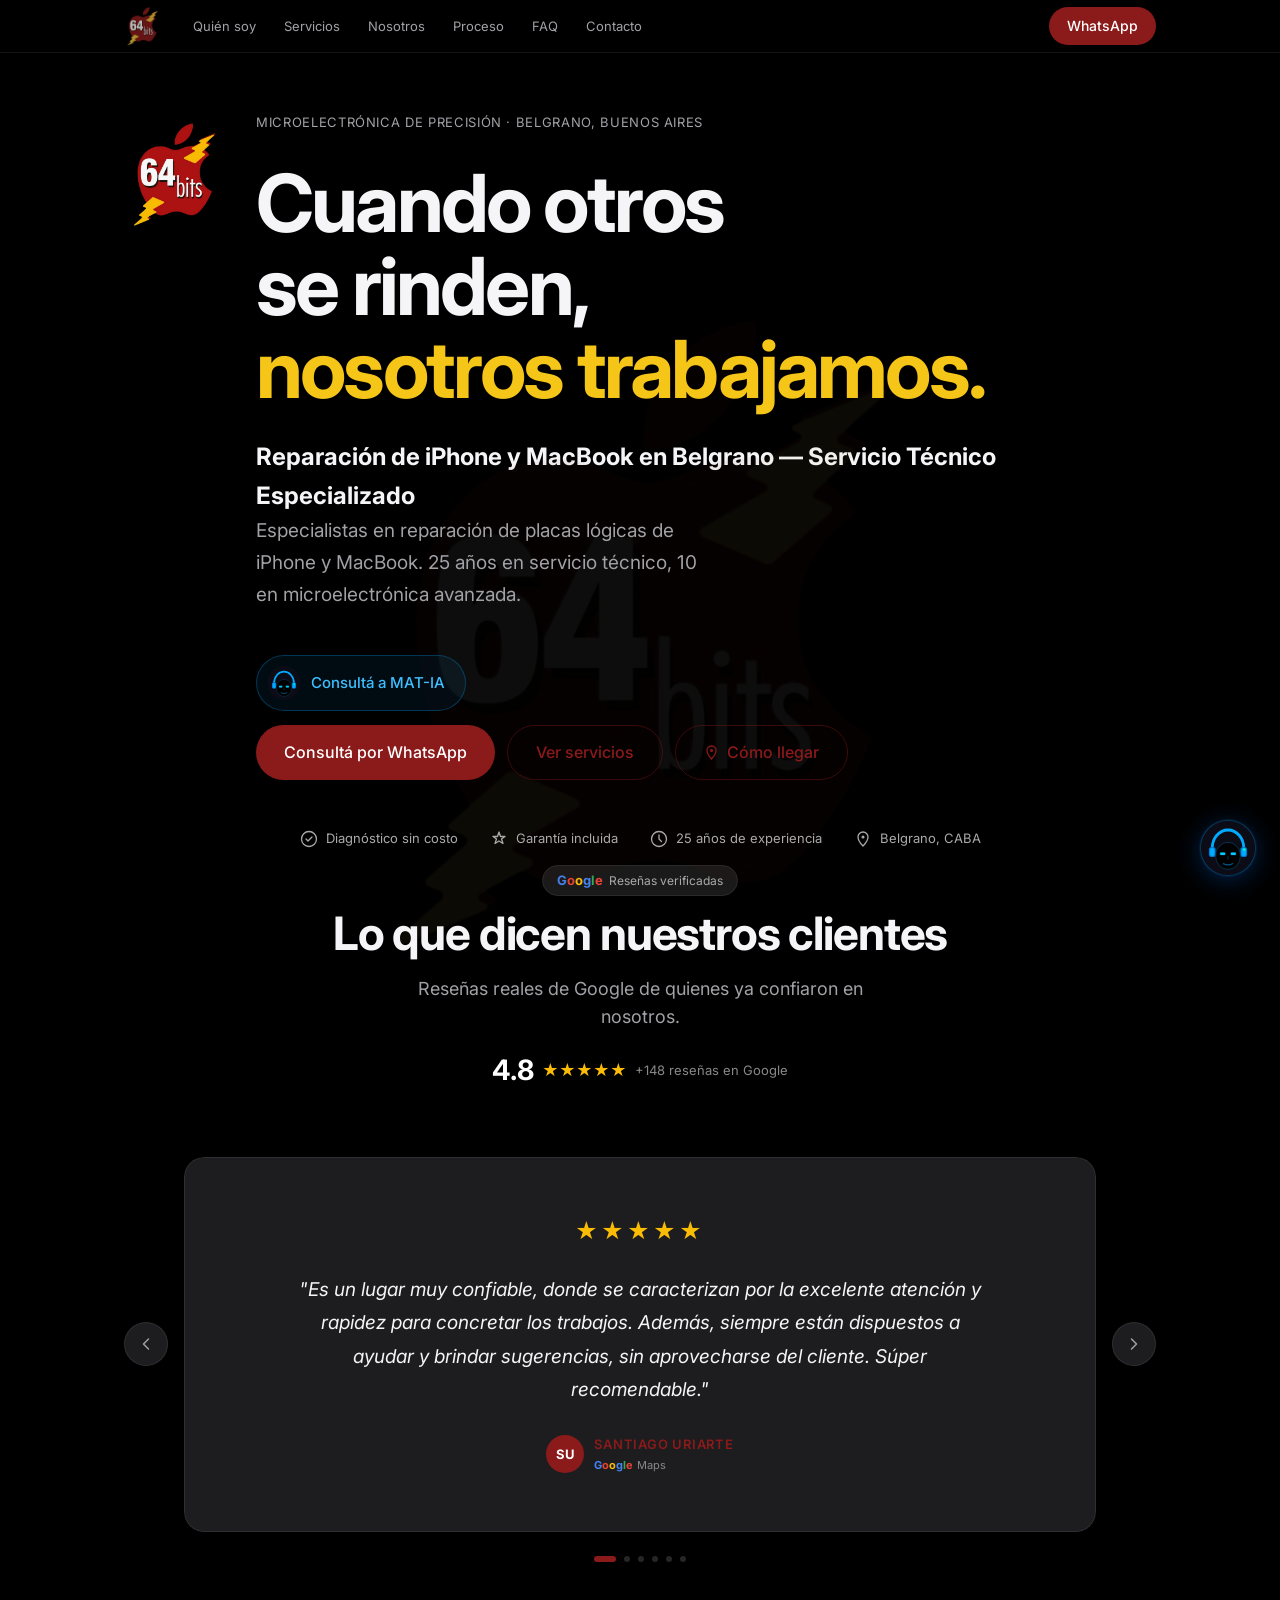
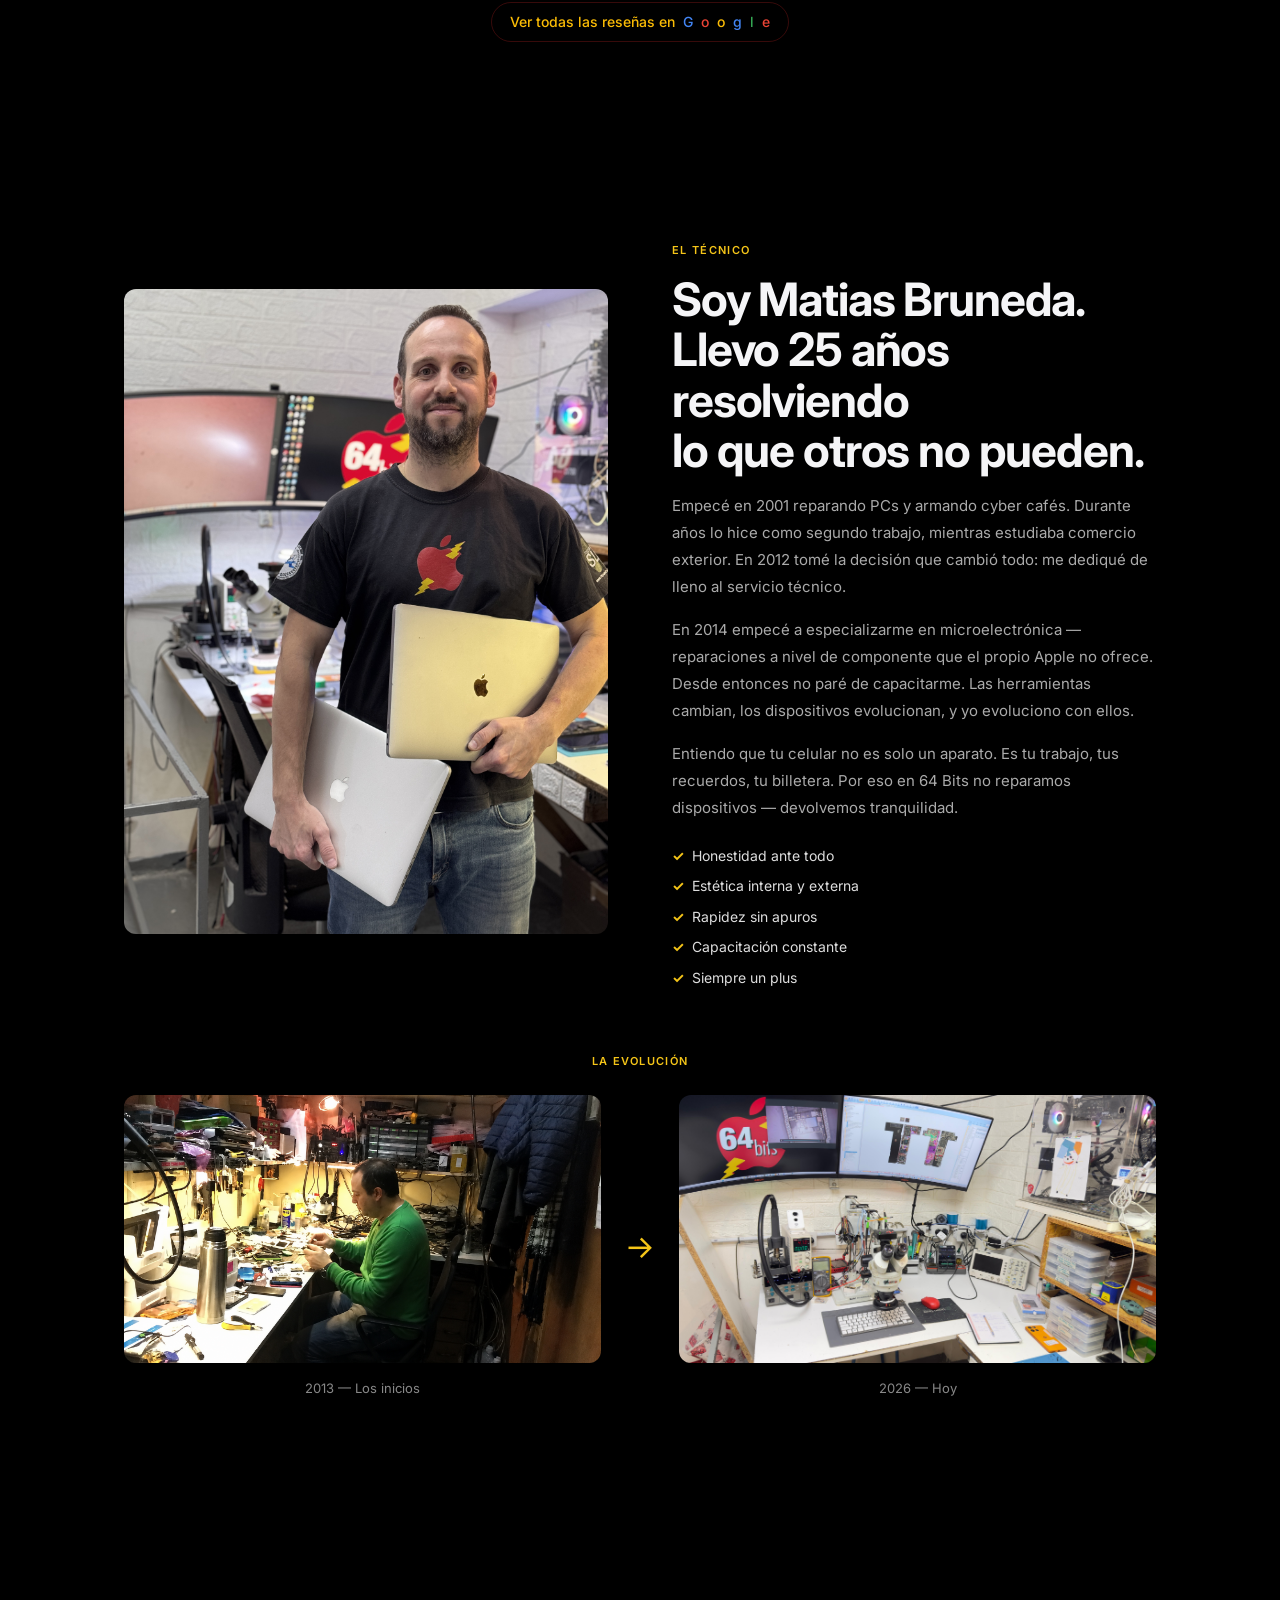
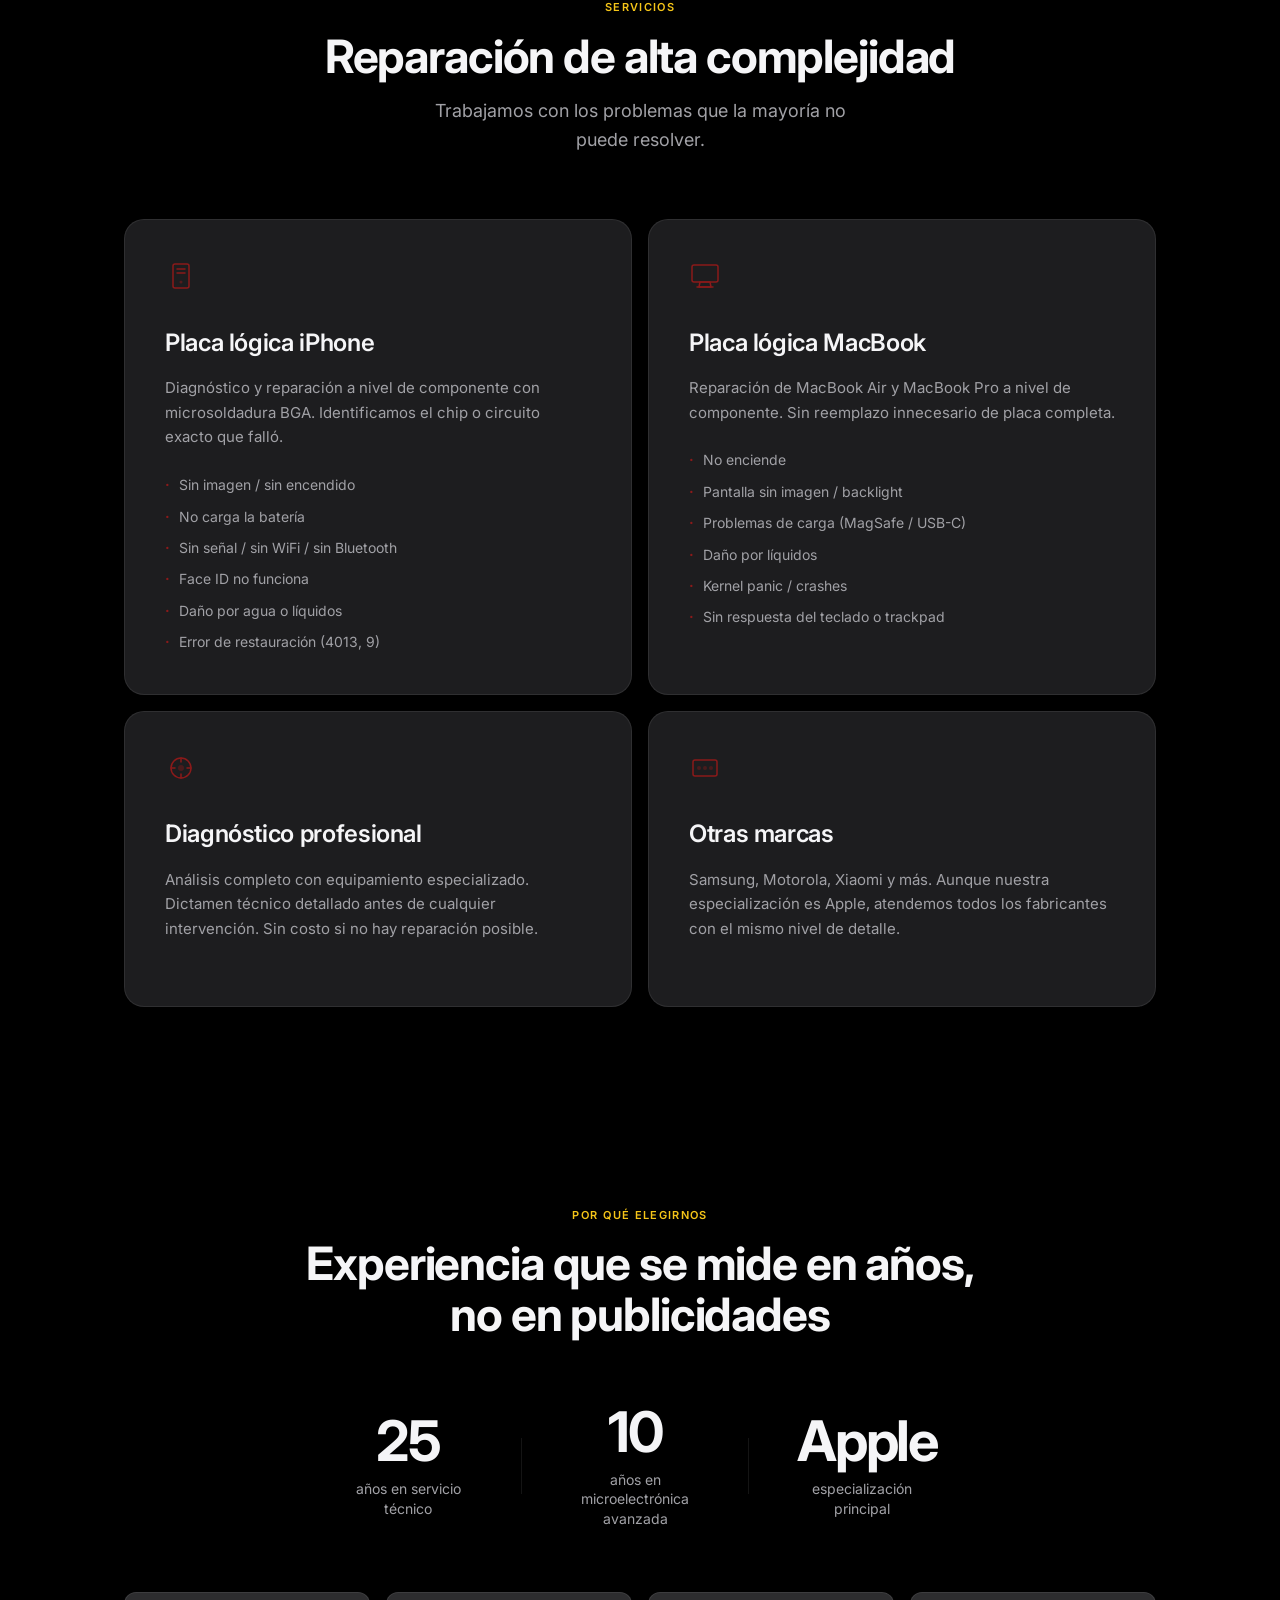
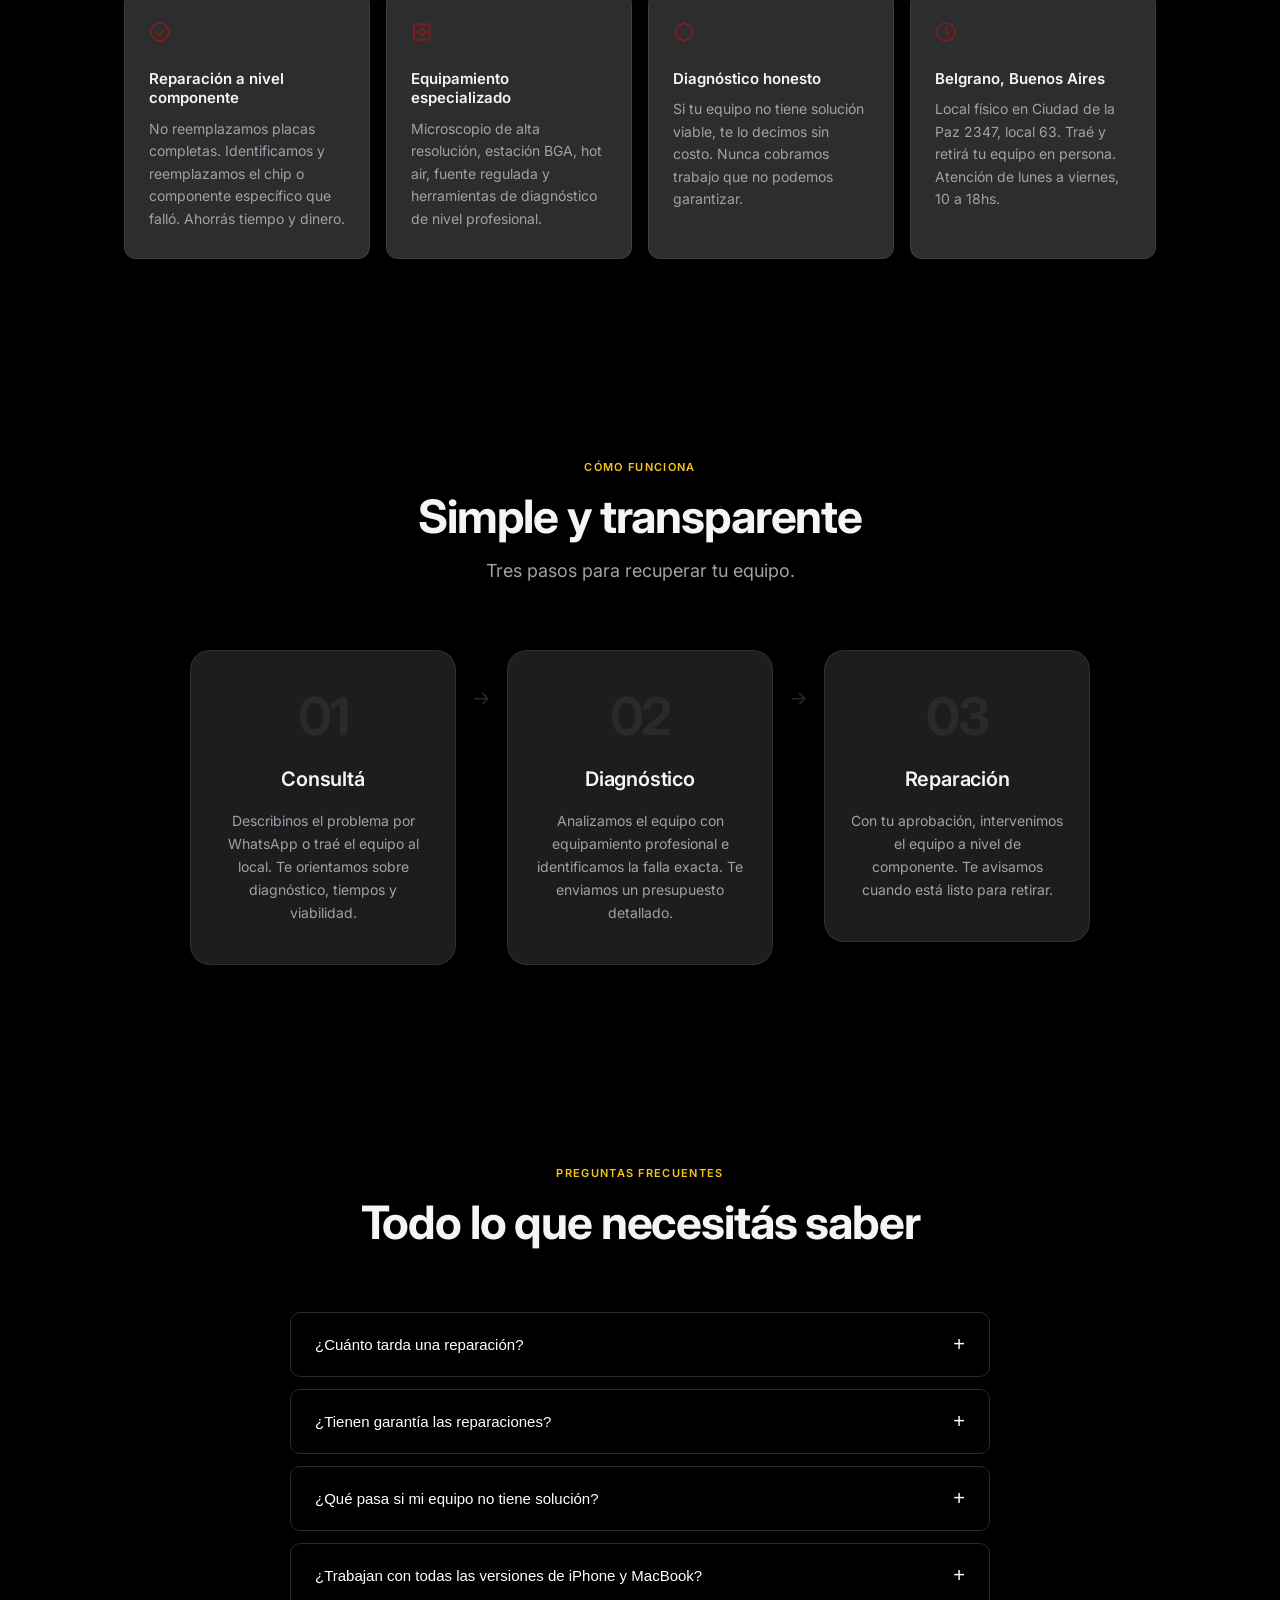
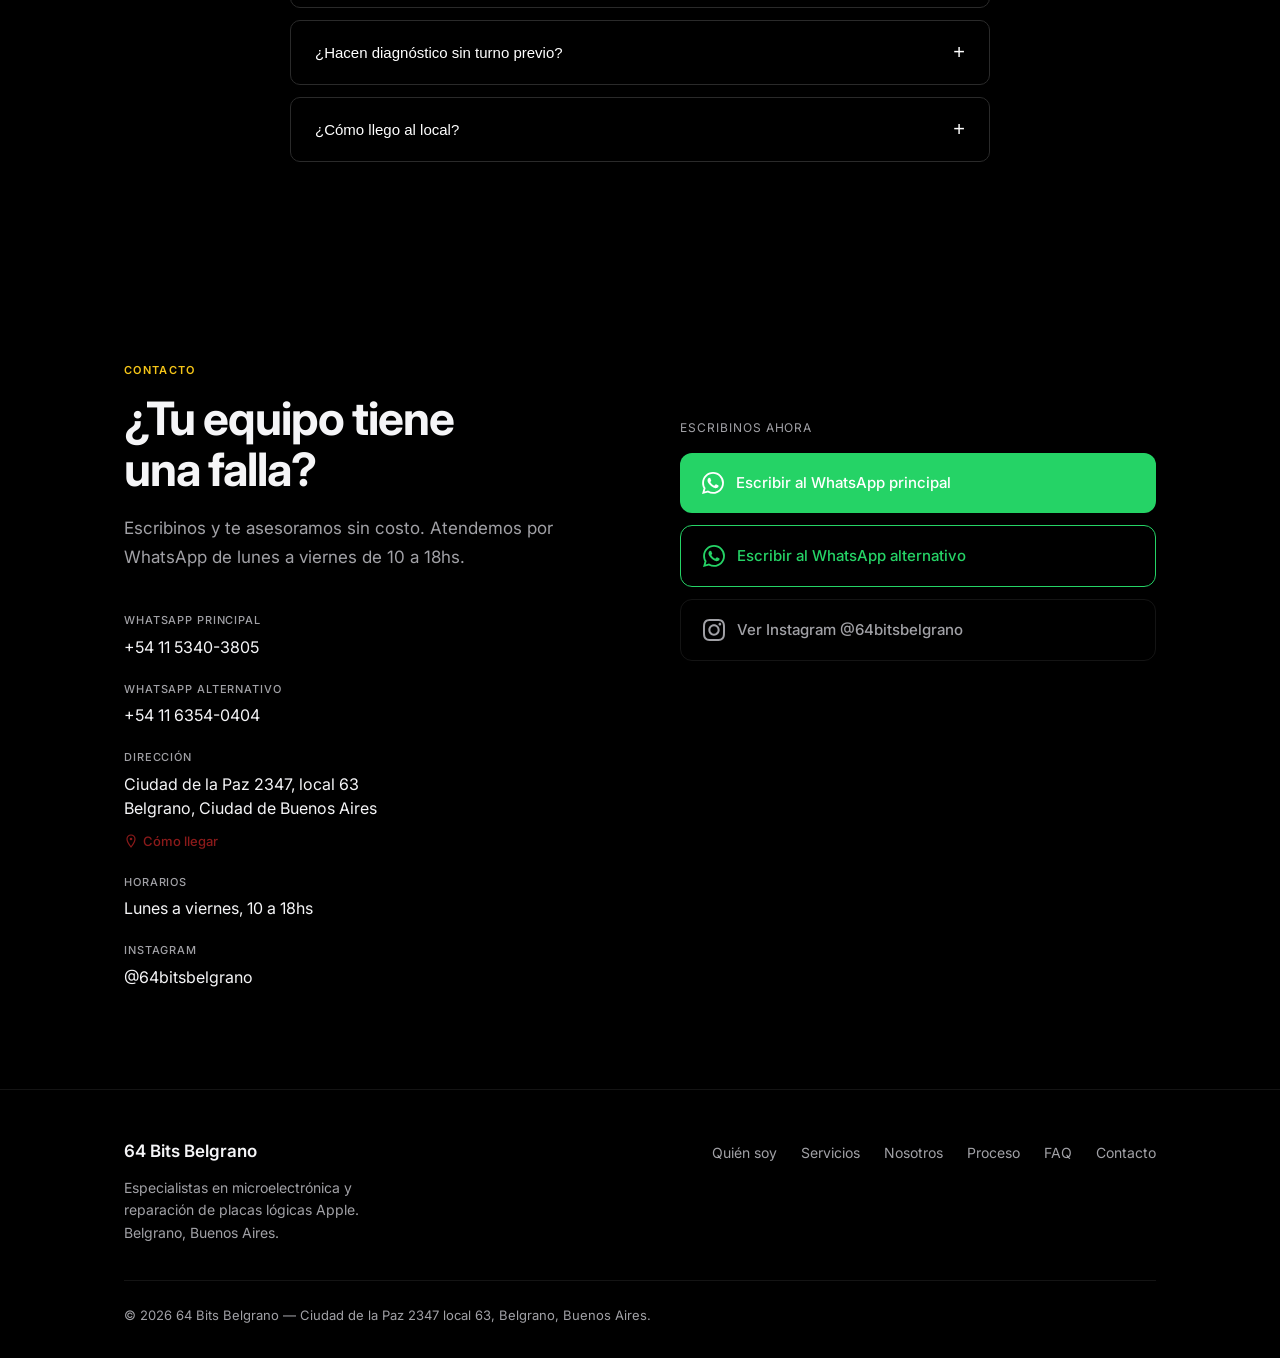
==== index.html @ 92c9d6f9 "fix: imágenes antes/después con loading eager" ====
<!DOCTYPE html>
<html lang="es">
<head>
    <!-- Google tag (gtag.js) -->
    <script async src="https://www.googletagmanager.com/gtag/js?id=G-R6SENGHNHC"></script>
    <script>
      window.dataLayer = window.dataLayer || [];
      function gtag(){dataLayer.push(arguments);}
      gtag('js', new Date());
      gtag('config', 'G-R6SENGHNHC');
    </script>
    <meta charset="UTF-8">
    <meta name="google-site-verification" content="auNP1YfrSVzWge2eiWTYwjSZPhdmwwbeMhaHF_DvtHY" />
    <link rel="icon" type="image/png" href="favicon.png">
    <link rel="icon" type="image/png" sizes="32x32" href="favicon.png">
    <link rel="icon" type="image/png" sizes="16x16" href="favicon.png">
    <link rel="apple-touch-icon" href="favicon.png">
    <meta name="viewport" content="width=device-width, initial-scale=1.0">
    <link rel="canonical" href="https://www.64bits.com.ar/">
    <title>Reparación de iPhone y MacBook en Belgrano | 64 Bits</title>
    <meta name="description" content="Servicio técnico especializado en reparación de iPhone y MacBook en Belgrano. Microelectrónica avanzada, placas lógicas, cambio de pantalla y batería. Atención profesional y diagnóstico preciso.">
    <meta property="og:title" content="64 Bits Belgrano | Reparación de iPhone y MacBook">
    <meta property="og:description" content="Servicio técnico especializado en iPhone y MacBook en Belgrano. Microelectrónica, placas lógicas, pantalla, batería y diagnóstico profesional.">
    <meta property="og:type" content="website">
<meta property="og:url" content="https://www.64bits.com.ar">
    <meta property="og:image" content="https://www.64bits.com.ar/preview.png">
<meta property="og:image:width" content="1200">
<meta property="og:image:height" content="630">
    <meta property="og:locale" content="es_AR">
    <meta property="og:site_name" content="64 Bits Belgrano">
    <meta name="twitter:card" content="summary_large_image">
    <meta name="twitter:title" content="64 Bits Belgrano | Reparación de iPhone y MacBook">
    <meta name="twitter:description" content="Especialistas en reparación de placas lógicas de iPhone y MacBook. 25 años de experiencia en Belgrano, Buenos Aires.">
    <meta name="twitter:image" content="https://www.64bits.com.ar/preview.png">
    <link rel="preconnect" href="https://fonts.googleapis.com">
    <link rel="preconnect" href="https://fonts.gstatic.com" crossorigin>
    <link href="https://fonts.googleapis.com/css2?family=Inter:wght@300;400;500;600;700&display=swap" rel="stylesheet">
    <link rel="stylesheet" href="css/styles.css">

<script type="application/ld+json">
{
  "@context": "https://schema.org",
  "@type": "LocalBusiness",
  "@id": "https://www.64bits.com.ar/",
  "name": "64 Bits Belgrano",
  "url": "https://www.64bits.com.ar",
  "telephone": "+54 11 5340-3805",
  "image": "https://www.64bits.com.ar/preview.png",
  "address": {
    "@type": "PostalAddress",
    "streetAddress": "Ciudad de la Paz 2347, local 63",
    "addressLocality": "Belgrano",
    "addressRegion": "Buenos Aires",
    "addressCountry": "AR"
  },
  "geo": {
    "@type": "GeoCoordinates",
    "latitude": "-34.5617",
    "longitude": "-58.4552"
  },
  "openingHours": "Mo-Fr 10:00-18:00",
  "sameAs": [
    "https://www.instagram.com/64bitsbelgrano"
  ],
  "areaServed": "Buenos Aires",
  "priceRange": "$$",
  "description": "Servicio técnico especializado en reparación de iPhone y MacBook.",
  "aggregateRating": {
    "@type": "AggregateRating",
    "ratingValue": "4.8",
    "reviewCount": "148",
    "bestRating": "5"
  }
}
</script>

<script type="application/ld+json">
{
  "@context": "https://schema.org",
  "@type": "FAQPage",
  "mainEntity": [
    {
      "@type": "Question",
      "name": "¿Cuánto tarda una reparación de iPhone en Belgrano?",
      "acceptedAnswer": {
        "@type": "Answer",
        "text": "La mayoría de las reparaciones se realizan en el día. El diagnóstico es inmediato y sin costo si no hay reparación posible."
      }
    },
    {
      "@type": "Question",
      "name": "¿Reparan placas lógicas de MacBook en Belgrano?",
      "acceptedAnswer": {
        "@type": "Answer",
        "text": "Sí, somos especialistas en reparación de placas lógicas de MacBook Air y MacBook Pro a nivel de componente, sin reemplazar la placa completa."
      }
    },
    {
      "@type": "Question",
      "name": "¿Tienen garantía las reparaciones?",
      "acceptedAnswer": {
        "@type": "Answer",
        "text": "Sí, todas nuestras reparaciones incluyen garantía. Si tu equipo no tiene solución viable, te lo informamos sin costo."
      }
    },
    {
      "@type": "Question",
      "name": "¿Dónde están ubicados en Belgrano?",
      "acceptedAnswer": {
        "@type": "Answer",
        "text": "Estamos en Ciudad de la Paz 2347, local 63, Belgrano, Ciudad de Buenos Aires. Atendemos de lunes a viernes de 10 a 18hs."
      }
    }
  ]
}
</script>

</head>
<body>

    <!-- Marca de agua con efecto parallax -->
    <div class="watermark" aria-hidden="true">
        <img src="Logo%20sin%20fondo.png" alt="">
    </div>

    <!-- MAT-IA avatar reutilizable -->
    <svg xmlns="http://www.w3.org/2000/svg" style="display:none" aria-hidden="true">
        <symbol id="matia-avatar" viewBox="0 0 48 48">
            <circle cx="24" cy="24" r="24" fill="#0c0c16"/>
            <path d="M10 24C10 15.16 16.27 8 24 8s14 7.16 14 16" stroke="#0af" stroke-width="2.5" stroke-linecap="round" fill="none"/>
            <rect x="7" y="23" width="6" height="9" rx="2.5" fill="#0077cc"/>
            <rect x="8" y="24" width="4" height="7" rx="1.5" fill="#0af"/>
            <rect x="35" y="23" width="6" height="9" rx="2.5" fill="#0077cc"/>
            <rect x="36" y="24" width="4" height="7" rx="1.5" fill="#0af"/>
            <circle cx="38.5" cy="25.5" r="1.2" fill="#00ffbb" opacity="0.9"/>
            <ellipse cx="24" cy="31" rx="11" ry="12" fill="#131326"/>
            <ellipse cx="24" cy="31" rx="11" ry="12" stroke="#0af" stroke-width="0.75" stroke-opacity="0.3"/>
            <rect x="16.5" y="27.5" width="5.5" height="3.2" rx="1.2" fill="#00aaff" opacity="0.22"/>
            <rect x="17" y="28" width="4.5" height="2.2" rx="0.8" fill="#00ccff"/>
            <rect x="26" y="27.5" width="5.5" height="3.2" rx="1.2" fill="#00aaff" opacity="0.22"/>
            <rect x="26.5" y="28" width="4.5" height="2.2" rx="0.8" fill="#00ccff"/>
            <line x1="24" y1="31.5" x2="24" y2="34" stroke="#0af" stroke-width="0.6" stroke-linecap="round" stroke-opacity="0.45"/>
            <path d="M20 38Q24 40 28 38" stroke="#0088dd" stroke-width="1.2" stroke-linecap="round" fill="none" opacity="0.65"/>
        </symbol>
    </svg>

    <!-- NAV -->
    <nav class="nav" id="nav">
        <div class="nav-container">
            <a href="#" class="nav-logo" aria-label="64 Bits Belgrano — Inicio">
                <img src="Logo%20sin%20fondo.png" alt="64 Bits Belgrano" class="nav-logo-img" width="37" height="40">
            </a>
            <ul class="nav-links">
                <li><a href="#quienes-somos">Quién soy</a></li>
                <li><a href="#servicios">Servicios</a></li>
                <li><a href="#nosotros">Nosotros</a></li>
                <li><a href="#proceso">Proceso</a></li>
                <li><a href="#faq">FAQ</a></li>
                <li><a href="#contacto">Contacto</a></li>
            </ul>
            <a href="https://wa.me/5491153403805" target="_blank" rel="noopener noreferrer" class="btn btn-primary nav-cta">WhatsApp</a>
            <button class="nav-hamburger" id="hamburger" aria-label="Abrir menú">
                <span></span><span></span><span></span>
            </button>
        </div>
        <div class="nav-mobile" id="navMobile">
            <a href="#servicios">Servicios</a>
            <a href="#nosotros">Nosotros</a>
            <a href="#proceso">Proceso</a>
            <a href="#contacto">Contacto</a>
            <a href="https://wa.me/5491153403805" target="_blank" rel="noopener noreferrer" class="btn btn-primary">WhatsApp</a>
        </div>
    </nav>

    <!-- HERO -->
    <section class="hero">
        <div class="hero-content">
            <div class="hero-inner" style="display:flex; align-items:flex-start; gap:2rem;">
  <div class="hero-logo-side" style="display:flex; flex-direction:column; align-items:center; gap:8px; flex-shrink:0; padding-top:0.5rem;">
    <img src="Logo sin fondo.png" alt="64 Bits Belgrano" width="100" height="108" loading="lazy" style="width:100px; height:auto;">
  </div>

  <div>
            <p class="hero-eyebrow">Microelectrónica de precisión · Belgrano, Buenos Aires</p>
            <h1 class="hero-title">
  Cuando otros<br>se rinden,<br><span class="accent">nosotros trabajamos.</span>
</h1>

            <h2 class="hero-seo">
Reparación de iPhone y MacBook en Belgrano — Servicio Técnico Especializado
</h2>
            <p class="hero-subtitle">Especialistas en reparación de placas lógicas de iPhone y MacBook. 25 años en servicio técnico, 10 en microelectrónica avanzada.</p>
            <div class="hero-actions">
                <button class="matia-btn" id="matiaHeroBtn" aria-label="Abrir chat con MAT-IA">
                    <span class="matia-avatar-wrap">
                        <svg class="matia-icon" aria-hidden="true"><use href="#matia-avatar"/></svg>
                    </span>
                    Consultá a MAT-IA
                </button>
                <div class="hero-actions-row">
                    <a href="https://wa.me/5491153403805" target="_blank" rel="noopener noreferrer" class="btn btn-primary btn-large">Consultá por WhatsApp</a>
                    <a href="#servicios" class="btn btn-ghost btn-large">Ver servicios</a>
                    <a href="https://maps.app.goo.gl/VdYwT1jX9MAkLB6Y8" target="_blank" rel="noopener noreferrer" class="btn btn-ghost btn-large">
                        <svg width="15" height="15" viewBox="0 0 15 15" fill="none" aria-hidden="true">
                            <path d="M7.5 1C5.02 1 3 3.02 3 5.5 3 9 7.5 14 7.5 14S12 9 12 5.5C12 3.02 9.98 1 7.5 1z" stroke="currentColor" stroke-width="1.3" stroke-linejoin="round"/>
                            <circle cx="7.5" cy="5.5" r="1.6" fill="currentColor"/>
                        </svg>
                        Cómo llegar
                    </a>
                </div>
            </div>
          </div>
        </div>
        </div>

    </section>

    <div class="trust-bar">
  <div class="trust-bar-inner">
    <div class="trust-item">
      <svg width="18" height="18" viewBox="0 0 18 18" fill="none" aria-hidden="true"><circle cx="9" cy="9" r="7.5" stroke="currentColor" stroke-width="1.3"/><path d="M6 9l2 2 4-4" stroke="currentColor" stroke-width="1.3" stroke-linecap="round" stroke-linejoin="round"/></svg>
      Diagnóstico sin costo
    </div>

    <div class="trust-item">
      <svg width="18" height="18" viewBox="0 0 18 18" fill="none" aria-hidden="true"><path d="M9 2l1.5 4.5H15l-3.5 2.5 1.5 4.5L9 11l-4 2.5 1.5-4.5L3 6.5h4.5L9 2z" stroke="currentColor" stroke-width="1.3" stroke-linejoin="round"/></svg>
      Garantía incluida
    </div>

    <div class="trust-item">
      <svg width="18" height="18" viewBox="0 0 18 18" fill="none" aria-hidden="true"><circle cx="9" cy="9" r="7.5" stroke="currentColor" stroke-width="1.3"/><path d="M9 5v4l2.5 2.5" stroke="currentColor" stroke-width="1.3" stroke-linecap="round"/></svg>
      25 años de experiencia
    </div>

    <div class="trust-item">
      <svg width="18" height="18" viewBox="0 0 18 18" fill="none" aria-hidden="true"><path d="M9 2C6.24 2 4 4.24 4 7c0 4 5 9 5 9s5-5 5-9c0-2.76-2.24-5-5-5z" stroke="currentColor" stroke-width="1.3" stroke-linejoin="round"/><circle cx="9" cy="7" r="1.5" fill="currentColor"/></svg>
      Belgrano, CABA
    </div>
  </div>
</div>

    <!-- TESTIMONIALS -->
    <section class="section" id="testimonios" style="padding-top:0;">
        <div class="container">
            <div class="section-header">
                <div style="display:inline-flex;align-items:center;gap:6px;background:#1a1a1a;border:1px solid #2a2a2a;border-radius:999px;padding:4px 14px;margin-bottom:0.75rem;">
  <span style="font-size:13px;font-weight:700;"><span style="color:#4285F4">G</span><span style="color:#EA4335">o</span><span style="color:#FBBC05">o</span><span style="color:#4285F4">g</span><span style="color:#34A853">l</span><span style="color:#EA4335">e</span></span>
  <span style="font-size:12px;color:#aaa;">Reseñas verificadas</span>
</div>
                <h2 class="section-title">Lo que dicen nuestros clientes</h2>
                <p class="section-subtitle">Reseñas reales de Google de quienes ya confiaron en nosotros.</p>
                <div style="display:flex;align-items:center;justify-content:center;gap:8px;margin-top:1rem;"><span style="font-size:28px;font-weight:700;color:#fff;">4.8</span><span style="color:#FBBC05;font-size:16px;">★★★★★</span><span style="font-size:13px;color:#888;">+148 reseñas en Google</span></div>
            </div>
            <div class="testimonials-carousel" aria-label="Carrusel de testimonios">
                <button class="carousel-btn carousel-prev" aria-label="Reseña anterior">
                    <svg width="20" height="20" viewBox="0 0 20 20" fill="none" aria-hidden="true">
                        <path d="M12.5 15l-5-5 5-5" stroke="currentColor" stroke-width="1.5" stroke-linecap="round" stroke-linejoin="round"/>
                    </svg>
                </button>
                <div class="carousel-track-wrap">
                    <div class="carousel-track" id="carouselTrack">
                        <article class="testimonial-card">
                            <span class="testimonial-stars" aria-label="5 estrellas">★★★★★</span>
                            <blockquote class="testimonial-text">"Es un lugar muy confiable, donde se caracterizan por la excelente atención y rapidez para concretar los trabajos. Además, siempre están dispuestos a ayudar y brindar sugerencias, sin aprovecharse del cliente. Súper recomendable."</blockquote>
                            <div class="testimonial-author">
                              <div class="testimonial-avatar">SU</div>
                              <div>
                                <p class="testimonial-name">Santiago Uriarte</p>
                                <div class="testimonial-source">
                                  <span style="font-size:11px;font-weight:700;"><span style="color:#4285F4">G</span><span style="color:#EA4335">o</span><span style="color:#FBBC05">o</span><span style="color:#4285F4">g</span><span style="color:#34A853">l</span><span style="color:#EA4335">e</span></span>
                                  <span style="font-size:11px;color:#888;">Maps</span>
                                </div>
                              </div>
                            </div>
                        </article>
                        <article class="testimonial-card">
                            <span class="testimonial-stars" aria-label="5 estrellas">★★★★★</span>
                            <blockquote class="testimonial-text">"Muy recomendable y confiables, me arreglaron la carga del celular con tan solo limpiarlo mientras que en otros lugares me lo querían cambiar y cobrar una barbaridad. Habla mucho de su honestidad a la hora de dar un diagnóstico."</blockquote>
                            <div class="testimonial-author">
                              <div class="testimonial-avatar">FC</div>
                              <div>
                                <p class="testimonial-name">Federico Calvinho Berro Madero</p>
                                <div class="testimonial-source">
                                  <span style="font-size:11px;font-weight:700;"><span style="color:#4285F4">G</span><span style="color:#EA4335">o</span><span style="color:#FBBC05">o</span><span style="color:#4285F4">g</span><span style="color:#34A853">l</span><span style="color:#EA4335">e</span></span>
                                  <span style="font-size:11px;color:#888;">Maps</span>
                                </div>
                              </div>
                            </div>
                        </article>
                        <article class="testimonial-card">
                            <span class="testimonial-stars" aria-label="5 estrellas">★★★★★</span>
                            <blockquote class="testimonial-text">"Atienden super rapido el chat. Lleve una notebook Lenovo para cambio de bisagras y ademas de explicarme todo super bien la arreglaron en el dia. Mega atentos y muy correctos."</blockquote>
                            <div class="testimonial-author">
                              <div class="testimonial-avatar">FA</div>
                              <div>
                                <p class="testimonial-name">Florcuis Abdel</p>
                                <div class="testimonial-source">
                                  <span style="font-size:11px;font-weight:700;"><span style="color:#4285F4">G</span><span style="color:#EA4335">o</span><span style="color:#FBBC05">o</span><span style="color:#4285F4">g</span><span style="color:#34A853">l</span><span style="color:#EA4335">e</span></span>
                                  <span style="font-size:11px;color:#888;">Maps</span>
                                </div>
                              </div>
                            </div>
                        </article>
                        <article class="testimonial-card">
                            <span class="testimonial-stars" aria-label="5 estrellas">★★★★★</span>
                            <blockquote class="testimonial-text">"Fui por un problema con el celu. Me asesoraron muy bien, midieron todo enfrente mío, me explicaron y solucionaron el problema en el acto. Hiper recomendables!"</blockquote>
                            <div class="testimonial-author">
                              <div class="testimonial-avatar">DF</div>
                              <div>
                                <p class="testimonial-name">Diego Ferreiro</p>
                                <div class="testimonial-source">
                                  <span style="font-size:11px;font-weight:700;"><span style="color:#4285F4">G</span><span style="color:#EA4335">o</span><span style="color:#FBBC05">o</span><span style="color:#4285F4">g</span><span style="color:#34A853">l</span><span style="color:#EA4335">e</span></span>
                                  <span style="font-size:11px;color:#888;">Maps</span>
                                </div>
                              </div>
                            </div>
                        </article>
                        <article class="testimonial-card">
                            <span class="testimonial-stars" aria-label="5 estrellas">★★★★★</span>
                            <blockquote class="testimonial-text">"Les quería agradecer infinitamente por darle de nuevo vida a mi iPhone SE del 2016. Lo arreglaron en 30 minutos. Recomiendo 100%."</blockquote>
                            <div class="testimonial-author">
                              <div class="testimonial-avatar">GF</div>
                              <div>
                                <p class="testimonial-name">Garesio Facundo</p>
                                <div class="testimonial-source">
                                  <span style="font-size:11px;font-weight:700;"><span style="color:#4285F4">G</span><span style="color:#EA4335">o</span><span style="color:#FBBC05">o</span><span style="color:#4285F4">g</span><span style="color:#34A853">l</span><span style="color:#EA4335">e</span></span>
                                  <span style="font-size:11px;color:#888;">Maps</span>
                                </div>
                              </div>
                            </div>
                        </article>
                        <article class="testimonial-card">
                            <span class="testimonial-stars" aria-label="5 estrellas">★★★★★</span>
                            <blockquote class="testimonial-text">"Lleve un celular a arreglar, me pasaron presupuesto por WhatsApp, lo lleve y a las 2 horas estaba el celular arreglado."</blockquote>
                            <div class="testimonial-author">
                              <div class="testimonial-avatar">EE</div>
                              <div>
                                <p class="testimonial-name">Esteban Echandia</p>
                                <div class="testimonial-source">
                                  <span style="font-size:11px;font-weight:700;"><span style="color:#4285F4">G</span><span style="color:#EA4335">o</span><span style="color:#FBBC05">o</span><span style="color:#4285F4">g</span><span style="color:#34A853">l</span><span style="color:#EA4335">e</span></span>
                                  <span style="font-size:11px;color:#888;">Maps</span>
                                </div>
                              </div>
                            </div>
                        </article>
                    </div>
                </div>
                <button class="carousel-btn carousel-next" aria-label="Siguiente reseña">
                    <svg width="20" height="20" viewBox="0 0 20 20" fill="none" aria-hidden="true">
                        <path d="M7.5 5l5 5-5 5" stroke="currentColor" stroke-width="1.5" stroke-linecap="round" stroke-linejoin="round"/>
                    </svg>
                </button>
            </div>
            <div class="carousel-dots" role="tablist" aria-label="Navegación de reseñas">
                <button class="carousel-dot active" aria-label="Reseña 1" role="tab"></button>
                <button class="carousel-dot" aria-label="Reseña 2" role="tab"></button>
                <button class="carousel-dot" aria-label="Reseña 3" role="tab"></button>
                <button class="carousel-dot" aria-label="Reseña 4" role="tab"></button>
                <button class="carousel-dot" aria-label="Reseña 5" role="tab"></button>
                <button class="carousel-dot" aria-label="Reseña 6" role="tab"></button>
            </div>
            <div class="testimonials-cta">
                <a href="https://share.google/Gq5RyJohZM5POihTM" target="_blank" rel="noopener noreferrer" class="btn btn-ghost" style="color:#FBBC05;">Ver todas las reseñas en <span style="color:#4285F4">G</span><span style="color:#EA4335">o</span><span style="color:#FBBC05">o</span><span style="color:#4285F4">g</span><span style="color:#34A853">l</span><span style="color:#EA4335">e</span></a>
            </div>
        </div>
    </section>

    <!-- QUIEN SOY -->
    <section class="section" id="quienes-somos">
      <div class="container">
        <div class="quien-soy-grid">
          <div class="quien-soy-foto">
            <img src="matias-brueda.JPG" alt="Matias Bruneda - 64 Bits Belgrano" class="foto-matias" loading="lazy">
          </div>
          <div class="quien-soy-content">
            <p class="section-eyebrow">El técnico</p>
            <h2 class="section-title">Soy Matias Bruneda.<br>Llevo 25 años resolviendo<br>lo que otros no pueden.</h2>
            <p class="quien-soy-text">Empecé en 2001 reparando PCs y armando cyber cafés. Durante años lo hice como segundo trabajo, mientras estudiaba comercio exterior. En 2012 tomé la decisión que cambió todo: me dediqué de lleno al servicio técnico.</p>
            <p class="quien-soy-text">En 2014 empecé a especializarme en microelectrónica — reparaciones a nivel de componente que el propio Apple no ofrece. Desde entonces no paré de capacitarme. Las herramientas cambian, los dispositivos evolucionan, y yo evoluciono con ellos.</p>
            <p class="quien-soy-text">Entiendo que tu celular no es solo un aparato. Es tu trabajo, tus recuerdos, tu billetera. Por eso en 64 Bits no reparamos dispositivos — devolvemos tranquilidad.</p>
            <div class="quien-soy-pilares">
              <div class="pilar"><span class="pilar-icon">✓</span> Honestidad ante todo</div>
              <div class="pilar"><span class="pilar-icon">✓</span> Estética interna y externa</div>
              <div class="pilar"><span class="pilar-icon">✓</span> Rapidez sin apuros</div>
              <div class="pilar"><span class="pilar-icon">✓</span> Capacitación constante</div>
              <div class="pilar"><span class="pilar-icon">✓</span> Siempre un plus</div>
            </div>
          </div>
        </div>

        <div class="antes-despues">
          <p class="section-eyebrow" style="text-align:center; margin-bottom:1.5rem;">La evolución</p>
          <div class="antes-despues-grid">
            <div class="ad-item">
              <img src="local-2013.png" alt="64 Bits Belgrano 2013" loading="eager" class="no-fade" style="opacity:1 !important">
              <div class="ad-label">2013 — Los inicios</div>
            </div>
            <div class="ad-arrow">→</div>
            <div class="ad-item">
              <img src="local-2026.jpeg" alt="64 Bits Belgrano 2026" loading="eager" class="no-fade" style="opacity:1 !important">
              <div class="ad-label">2026 — Hoy</div>
            </div>
          </div>
        </div>
      </div>
    </section>

    <!-- SERVICES -->
    <section class="section" id="servicios">
        <div class="container">
            <div class="section-header">
                <p class="section-eyebrow">Servicios</p>
                <h2 class="section-title">Reparación de alta complejidad</h2>
                <p class="section-subtitle">Trabajamos con los problemas que la mayoría no puede resolver.</p>
            </div>
            <div class="services-grid">
                <div class="service-card featured">
                    <div class="service-icon">
                        <svg width="32" height="32" viewBox="0 0 32 32" fill="none" aria-hidden="true">
                            <rect x="8" y="4" width="16" height="24" rx="2" stroke="currentColor" stroke-width="1.5"/>
                            <line x1="12" y1="9" x2="20" y2="9" stroke="currentColor" stroke-width="1.5" stroke-linecap="round"/>
                            <line x1="12" y1="13" x2="20" y2="13" stroke="currentColor" stroke-width="1.5" stroke-linecap="round"/>
                            <circle cx="16" cy="22" r="1.5" fill="currentColor" opacity="0.5"/>
                        </svg>
                    </div>
                    <h3>Placa lógica iPhone</h3>
                    <p>Diagnóstico y reparación a nivel de componente con microsoldadura BGA. Identificamos el chip o circuito exacto que falló.</p>
                    <ul class="service-list">
                        <li>Sin imagen / sin encendido</li>
                        <li>No carga la batería</li>
                        <li>Sin señal / sin WiFi / sin Bluetooth</li>
                        <li>Face ID no funciona</li>
                        <li>Daño por agua o líquidos</li>
                        <li>Error de restauración (4013, 9)</li>
                    </ul>
                </div>
                <div class="service-card featured">
                    <div class="service-icon">
                        <svg width="32" height="32" viewBox="0 0 32 32" fill="none" aria-hidden="true">
                            <rect x="3" y="5" width="26" height="17" rx="2" stroke="currentColor" stroke-width="1.5"/>
                            <path d="M11 22h10l1 5H10l1-5z" stroke="currentColor" stroke-width="1.5" stroke-linejoin="round"/>
                            <line x1="8" y1="27" x2="24" y2="27" stroke="currentColor" stroke-width="1.5" stroke-linecap="round"/>
                        </svg>
                    </div>
                    <h3>Placa lógica MacBook</h3>
                    <p>Reparación de MacBook Air y MacBook Pro a nivel de componente. Sin reemplazo innecesario de placa completa.</p>
                    <ul class="service-list">
                        <li>No enciende</li>
                        <li>Pantalla sin imagen / backlight</li>
                        <li>Problemas de carga (MagSafe / USB-C)</li>
                        <li>Daño por líquidos</li>
                        <li>Kernel panic / crashes</li>
                        <li>Sin respuesta del teclado o trackpad</li>
                    </ul>
                </div>
                <div class="service-card">
                    <div class="service-icon">
                        <svg width="32" height="32" viewBox="0 0 32 32" fill="none" aria-hidden="true">
                            <circle cx="16" cy="16" r="10" stroke="currentColor" stroke-width="1.5"/>
                            <circle cx="16" cy="16" r="3" fill="currentColor" opacity="0.4"/>
                            <line x1="16" y1="6" x2="16" y2="10" stroke="currentColor" stroke-width="1.5" stroke-linecap="round"/>
                            <line x1="16" y1="22" x2="16" y2="26" stroke="currentColor" stroke-width="1.5" stroke-linecap="round"/>
                            <line x1="6" y1="16" x2="10" y2="16" stroke="currentColor" stroke-width="1.5" stroke-linecap="round"/>
                            <line x1="22" y1="16" x2="26" y2="16" stroke="currentColor" stroke-width="1.5" stroke-linecap="round"/>
                        </svg>
                    </div>
                    <h3>Diagnóstico profesional</h3>
                    <p>Análisis completo con equipamiento especializado. Dictamen técnico detallado antes de cualquier intervención. Sin costo si no hay reparación posible.</p>
                </div>
                <div class="service-card">
                    <div class="service-icon">
                        <svg width="32" height="32" viewBox="0 0 32 32" fill="none" aria-hidden="true">
                            <rect x="4" y="8" width="24" height="16" rx="2" stroke="currentColor" stroke-width="1.5"/>
                            <circle cx="10" cy="16" r="2" fill="currentColor" opacity="0.4"/>
                            <circle cx="16" cy="16" r="2" fill="currentColor" opacity="0.4"/>
                            <circle cx="22" cy="16" r="2" fill="currentColor" opacity="0.4"/>
                        </svg>
                    </div>
                    <h3>Otras marcas</h3>
                    <p>Samsung, Motorola, Xiaomi y más. Aunque nuestra especialización es Apple, atendemos todos los fabricantes con el mismo nivel de detalle.</p>
                </div>
            </div>
        </div>
    </section>

    <!-- WHY US -->
    <section class="section section-alt" id="nosotros">
        <div class="container">
            <div class="section-header">
                <p class="section-eyebrow">Por qué elegirnos</p>
                <h2 class="section-title">Experiencia que se mide en años,<br>no en publicidades</h2>
            </div>
            <div class="stats-row">
                <div class="stat">
                    <div class="stat-number">25</div>
                    <div class="stat-label">años en servicio técnico</div>
                </div>
                <div class="stat-divider"></div>
                <div class="stat">
                    <div class="stat-number">10</div>
                    <div class="stat-label">años en microelectrónica avanzada</div>
                </div>
                <div class="stat-divider"></div>
                <div class="stat">
                    <div class="stat-number">Apple</div>
                    <div class="stat-label">especialización principal</div>
                </div>
            </div>
            <div class="features-grid">
                <div class="feature">
                    <div class="feature-icon">
                        <svg width="22" height="22" viewBox="0 0 22 22" fill="none" aria-hidden="true">
                            <circle cx="11" cy="11" r="9" stroke="currentColor" stroke-width="1.5"/>
                            <path d="M7 11l3 3 5-5" stroke="currentColor" stroke-width="1.5" stroke-linecap="round" stroke-linejoin="round"/>
                        </svg>
                    </div>
                    <h4>Reparación a nivel componente</h4>
                    <p>No reemplazamos placas completas. Identificamos y reemplazamos el chip o componente específico que falló. Ahorrás tiempo y dinero.</p>
                </div>
                <div class="feature">
                    <div class="feature-icon">
                        <svg width="22" height="22" viewBox="0 0 22 22" fill="none" aria-hidden="true">
                            <rect x="3" y="3" width="16" height="16" rx="2" stroke="currentColor" stroke-width="1.5"/>
                            <circle cx="11" cy="11" r="3" stroke="currentColor" stroke-width="1.5"/>
                            <path d="M11 3v3M11 16v3M3 11h3M16 11h3" stroke="currentColor" stroke-width="1.5" stroke-linecap="round"/>
                        </svg>
                    </div>
                    <h4>Equipamiento especializado</h4>
                    <p>Microscopio de alta resolución, estación BGA, hot air, fuente regulada y herramientas de diagnóstico de nivel profesional.</p>
                </div>
                <div class="feature">
                    <div class="feature-icon">
                        <svg width="22" height="22" viewBox="0 0 22 22" fill="none" aria-hidden="true">
                            <path d="M11 2L3 7v8l8 5 8-5V7l-8-5z" stroke="currentColor" stroke-width="1.5" stroke-linejoin="round"/>
                        </svg>
                    </div>
                    <h4>Diagnóstico honesto</h4>
                    <p>Si tu equipo no tiene solución viable, te lo decimos sin costo. Nunca cobramos trabajo que no podemos garantizar.</p>
                </div>
                <div class="feature">
                    <div class="feature-icon">
                        <svg width="22" height="22" viewBox="0 0 22 22" fill="none" aria-hidden="true">
                            <path d="M11 2C6 2 2 6 2 11s4 9 9 9 9-4 9-9-4-9-9-9z" stroke="currentColor" stroke-width="1.5"/>
                            <path d="M11 7v4l3 3" stroke="currentColor" stroke-width="1.5" stroke-linecap="round"/>
                        </svg>
                    </div>
                    <h4>Belgrano, Buenos Aires</h4>
                    <p>Local físico en Ciudad de la Paz 2347, local 63. Traé y retirá tu equipo en persona. Atención de lunes a viernes, 10 a 18hs.</p>
                </div>
            </div>
        </div>
    </section>

    <!-- PROCESS -->
    <section class="section" id="proceso">
        <div class="container">
            <div class="section-header">
                <p class="section-eyebrow">Cómo funciona</p>
                <h2 class="section-title">Simple y transparente</h2>
                <p class="section-subtitle">Tres pasos para recuperar tu equipo.</p>
            </div>
            <div class="process-steps">
                <div class="step">
                    <div class="step-number">01</div>
                    <h4>Consultá</h4>
                    <p>Describinos el problema por WhatsApp o traé el equipo al local. Te orientamos sobre diagnóstico, tiempos y viabilidad.</p>
                </div>
                <div class="step-arrow" aria-hidden="true">→</div>
                <div class="step">
                    <div class="step-number">02</div>
                    <h4>Diagnóstico</h4>
                    <p>Analizamos el equipo con equipamiento profesional e identificamos la falla exacta. Te enviamos un presupuesto detallado.</p>
                </div>
                <div class="step-arrow" aria-hidden="true">→</div>
                <div class="step">
                    <div class="step-number">03</div>
                    <h4>Reparación</h4>
                    <p>Con tu aprobación, intervenimos el equipo a nivel de componente. Te avisamos cuando está listo para retirar.</p>
                </div>
            </div>
        </div>
    </section>

    <!-- FAQ -->
    <section class="section" id="faq">
      <div class="container">
        <div class="section-header">
          <p class="section-eyebrow">Preguntas frecuentes</p>
          <h2 class="section-title">Todo lo que necesitás saber</h2>
        </div>
        <div class="faq-list">
          <div class="faq-item">
            <button class="faq-question" aria-expanded="false">¿Cuánto tarda una reparación?<span class="faq-icon">+</span></button>
            <div class="faq-answer"><p>La mayoría de las reparaciones se realizan en el día. El diagnóstico es inmediato y sin costo si no hay solución posible.</p></div>
          </div>
          <div class="faq-item">
            <button class="faq-question" aria-expanded="false">¿Tienen garantía las reparaciones?<span class="faq-icon">+</span></button>
            <div class="faq-answer"><p>Sí, todas nuestras reparaciones incluyen garantía. Te informamos los términos exactos antes de cualquier intervención.</p></div>
          </div>
          <div class="faq-item">
            <button class="faq-question" aria-expanded="false">¿Qué pasa si mi equipo no tiene solución?<span class="faq-icon">+</span></button>
            <div class="faq-answer"><p>Si tu equipo no tiene solución viable, te lo decimos sin costo. Nunca cobramos trabajo que no podemos garantizar.</p></div>
          </div>
          <div class="faq-item">
            <button class="faq-question" aria-expanded="false">¿Trabajan con todas las versiones de iPhone y MacBook?<span class="faq-icon">+</span></button>
            <div class="faq-answer"><p>Sí, trabajamos con todas las versiones de iPhone y MacBook Air y Pro, incluyendo los modelos más recientes.</p></div>
          </div>
          <div class="faq-item">
            <button class="faq-question" aria-expanded="false">¿Hacen diagnóstico sin turno previo?<span class="faq-icon">+</span></button>
            <div class="faq-answer"><p>Sí, podés acercarte directamente al local de lunes a viernes de 10 a 18hs. También podés consultarnos antes por WhatsApp.</p></div>
          </div>
          <div class="faq-item">
            <button class="faq-question" aria-expanded="false">¿Cómo llego al local?<span class="faq-icon">+</span></button>
            <div class="faq-answer"><p>Estamos en Ciudad de la Paz 2347, local 63, Belgrano, CABA. Podés ver cómo llegar en Google Maps desde el botón en la web.</p></div>
          </div>
        </div>
      </div>
    </section>

    <!-- CONTACT -->
    <section class="section section-alt" id="contacto">
        <div class="container">
            <div class="contact-grid">
                <div class="contact-info">
                    <p class="section-eyebrow">Contacto</p>
                    <h2 class="section-title">¿Tu equipo tiene<br>una falla?</h2>
                    <p class="contact-desc">Escribinos y te asesoramos sin costo. Atendemos por WhatsApp de lunes a viernes de 10 a 18hs.</p>
                    <div class="contact-details">
                        <div class="contact-item">
                            <span class="contact-label">WhatsApp principal</span>
                            <a href="https://wa.me/5491153403805" target="_blank" rel="noopener noreferrer" class="contact-value">+54 11 5340-3805</a>
                        </div>
                        <div class="contact-item">
                            <span class="contact-label">WhatsApp alternativo</span>
                            <a href="https://wa.me/5491163540404" target="_blank" rel="noopener noreferrer" class="contact-value">+54 11 6354-0404</a>
                        </div>
                        <div class="contact-item">
                            <span class="contact-label">Dirección</span>
                            <span class="contact-value">Ciudad de la Paz 2347, local 63<br>Belgrano, Ciudad de Buenos Aires</span>
                            <a href="https://maps.app.goo.gl/VdYwT1jX9MAkLB6Y8" target="_blank" rel="noopener noreferrer" class="maps-btn">
                                <svg width="14" height="14" viewBox="0 0 14 14" fill="none" aria-hidden="true">
                                    <path d="M7 1C4.79 1 3 2.79 3 5c0 3 4 8 4 8s4-5 4-8c0-2.21-1.79-4-4-4z" stroke="currentColor" stroke-width="1.2" stroke-linejoin="round"/>
                                    <circle cx="7" cy="5" r="1.3" fill="currentColor"/>
                                </svg>
                                Cómo llegar
                            </a>
                        </div>
                        <div class="contact-item">
                            <span class="contact-label">Horarios</span>
                            <span class="contact-value">Lunes a viernes, 10 a 18hs</span>
                        </div>
                        <div class="contact-item">
                            <span class="contact-label">Instagram</span>
                            <a href="https://instagram.com/64bitsbelgrano" target="_blank" rel="noopener noreferrer" class="contact-value">@64bitsbelgrano</a>
                        </div>
                    </div>
                </div>
                <div class="contact-actions">
                    <p class="contact-actions-label">Escribinos ahora</p>
                    <a href="https://wa.me/5491153403805?text=Hola%21%20Necesito%20asesoramiento%20sobre%20la%20reparaci%C3%B3n%20de%20mi%20equipo." target="_blank" rel="noopener noreferrer" class="whatsapp-btn">
                        <svg width="22" height="22" viewBox="0 0 24 24" fill="currentColor" aria-hidden="true">
                            <path d="M17.472 14.382c-.297-.149-1.758-.867-2.03-.967-.273-.099-.471-.148-.67.15-.197.297-.767.966-.94 1.164-.173.199-.347.223-.644.075-.297-.15-1.255-.463-2.39-1.475-.883-.788-1.48-1.761-1.653-2.059-.173-.297-.018-.458.13-.606.134-.133.298-.347.446-.52.149-.174.198-.298.298-.497.099-.198.05-.371-.025-.52-.075-.149-.669-1.612-.916-2.207-.242-.579-.487-.5-.669-.51-.173-.008-.371-.01-.57-.01-.198 0-.52.074-.792.372-.272.297-1.04 1.016-1.04 2.479 0 1.462 1.065 2.875 1.213 3.074.149.198 2.096 3.2 5.077 4.487.709.306 1.262.489 1.694.625.712.227 1.36.195 1.871.118.571-.085 1.758-.719 2.006-1.413.248-.694.248-1.289.173-1.413-.074-.124-.272-.198-.57-.347m-5.421 7.403h-.004a9.87 9.87 0 01-5.031-1.378l-.361-.214-3.741.982.998-3.648-.235-.374a9.86 9.86 0 01-1.51-5.26c.001-5.45 4.436-9.884 9.888-9.884 2.64 0 5.122 1.03 6.988 2.898a9.825 9.825 0 012.893 6.994c-.003 5.45-4.437 9.884-9.885 9.884m8.413-18.297A11.815 11.815 0 0012.05 0C5.495 0 .16 5.335.157 11.892c0 2.096.547 4.142 1.588 5.945L.057 24l6.305-1.654a11.882 11.882 0 005.683 1.448h.005c6.554 0 11.89-5.335 11.893-11.893a11.821 11.821 0 00-3.48-8.413z"/>
                        </svg>
                        Escribir al WhatsApp principal
                    </a>
                    <a href="https://wa.me/5491163540404?text=Hola%21%20Necesito%20asesoramiento%20sobre%20la%20reparaci%C3%B3n%20de%20mi%20equipo." target="_blank" rel="noopener noreferrer" class="whatsapp-btn whatsapp-btn-outline">
                        <svg width="22" height="22" viewBox="0 0 24 24" fill="currentColor" aria-hidden="true">
                            <path d="M17.472 14.382c-.297-.149-1.758-.867-2.03-.967-.273-.099-.471-.148-.67.15-.197.297-.767.966-.94 1.164-.173.199-.347.223-.644.075-.297-.15-1.255-.463-2.39-1.475-.883-.788-1.48-1.761-1.653-2.059-.173-.297-.018-.458.13-.606.134-.133.298-.347.446-.52.149-.174.198-.298.298-.497.099-.198.05-.371-.025-.52-.075-.149-.669-1.612-.916-2.207-.242-.579-.487-.5-.669-.51-.173-.008-.371-.01-.57-.01-.198 0-.52.074-.792.372-.272.297-1.04 1.016-1.04 2.479 0 1.462 1.065 2.875 1.213 3.074.149.198 2.096 3.2 5.077 4.487.709.306 1.262.489 1.694.625.712.227 1.36.195 1.871.118.571-.085 1.758-.719 2.006-1.413.248-.694.248-1.289.173-1.413-.074-.124-.272-.198-.57-.347m-5.421 7.403h-.004a9.87 9.87 0 01-5.031-1.378l-.361-.214-3.741.982.998-3.648-.235-.374a9.86 9.86 0 01-1.51-5.26c.001-5.45 4.436-9.884 9.888-9.884 2.64 0 5.122 1.03 6.988 2.898a9.825 9.825 0 012.893 6.994c-.003 5.45-4.437 9.884-9.885 9.884m8.413-18.297A11.815 11.815 0 0012.05 0C5.495 0 .16 5.335.157 11.892c0 2.096.547 4.142 1.588 5.945L.057 24l6.305-1.654a11.882 11.882 0 005.683 1.448h.005c6.554 0 11.89-5.335 11.893-11.893a11.821 11.821 0 00-3.48-8.413z"/>
                        </svg>
                        Escribir al WhatsApp alternativo
                    </a>
                    <a href="https://instagram.com/64bitsbelgrano" target="_blank" rel="noopener noreferrer" class="social-btn">
                        <svg width="22" height="22" viewBox="0 0 24 24" fill="currentColor" aria-hidden="true">
                            <path d="M12 2.163c3.204 0 3.584.012 4.85.07 3.252.148 4.771 1.691 4.919 4.919.058 1.265.069 1.645.069 4.849 0 3.205-.012 3.584-.069 4.849-.149 3.225-1.664 4.771-4.919 4.919-1.266.058-1.644.07-4.85.07-3.204 0-3.584-.012-4.849-.07-3.26-.149-4.771-1.699-4.919-4.92-.058-1.265-.07-1.644-.07-4.849 0-3.204.013-3.583.07-4.849.149-3.227 1.664-4.771 4.919-4.919 1.266-.057 1.645-.069 4.849-.069zm0-2.163c-3.259 0-3.667.014-4.947.072-4.358.2-6.78 2.618-6.98 6.98-.059 1.281-.073 1.689-.073 4.948 0 3.259.014 3.668.072 4.948.2 4.358 2.618 6.78 6.98 6.98 1.281.058 1.689.072 4.948.072 3.259 0 3.668-.014 4.948-.072 4.354-.2 6.782-2.618 6.979-6.98.059-1.28.073-1.689.073-4.948 0-3.259-.014-3.667-.072-4.947-.196-4.354-2.617-6.78-6.979-6.98-1.281-.059-1.69-.073-4.949-.073zm0 5.838c-3.403 0-6.162 2.759-6.162 6.162s2.759 6.163 6.162 6.163 6.162-2.759 6.162-6.163c0-3.403-2.759-6.162-6.162-6.162zm0 10.162c-2.209 0-4-1.79-4-4 0-2.209 1.791-4 4-4s4 1.791 4 4c0 2.21-1.791 4-4 4zm6.406-11.845c-.796 0-1.441.645-1.441 1.44s.645 1.44 1.441 1.44c.795 0 1.439-.645 1.439-1.44s-.644-1.44-1.439-1.44z"/>
                        </svg>
                        Ver Instagram @64bitsbelgrano
                    </a>
                </div>
            </div>
        </div>
    </section>

    <!-- FOOTER -->
    <footer class="footer">
        <div class="container">
            <div class="footer-content">
                <div class="footer-brand">
                    <span class="footer-logo">64 Bits Belgrano</span>
                    <p>Especialistas en microelectrónica y reparación de placas lógicas Apple. Belgrano, Buenos Aires.</p>
                </div>
                <nav class="footer-links" aria-label="Footer navigation">
                    <a href="#quienes-somos">Quién soy</a>
                    <a href="#servicios">Servicios</a>
                    <a href="#nosotros">Nosotros</a>
                    <a href="#proceso">Proceso</a>
                    <a href="#faq">FAQ</a>
                    <a href="#contacto">Contacto</a>
                </nav>
            </div>
            <div class="footer-bottom">
                <p>&copy; 2026 64 Bits Belgrano &mdash; Ciudad de la Paz 2347 local 63, Belgrano, Buenos Aires.</p>
            </div>
        </div>
    </footer>

    <!-- MAT-IA chat widget -->
    <div class="chat-widget" id="chatWidget" role="dialog" aria-label="Chat con MAT-IA" aria-modal="true">
        <div class="chat-header">
            <div class="chat-header-info">
                <div class="chat-header-avatar">
                    <svg class="matia-icon" aria-hidden="true"><use href="#matia-avatar"/></svg>
                </div>
                <div>
                    <div class="chat-name">MAT-IA</div>
                    <div class="chat-subtitle">Asistente técnico de 64 Bits</div>
                </div>
            </div>
            <button class="chat-close" id="chatClose" aria-label="Cerrar chat">
                <svg width="16" height="16" viewBox="0 0 16 16" fill="none" aria-hidden="true">
                    <line x1="4" y1="4" x2="12" y2="12" stroke="currentColor" stroke-width="1.5" stroke-linecap="round"/>
                    <line x1="12" y1="4" x2="4" y2="12" stroke="currentColor" stroke-width="1.5" stroke-linecap="round"/>
                </svg>
            </button>
        </div>
        <div class="chat-messages" id="chatMessages">
        </div>
        <div class="chat-footer">
            <div class="chat-input-wrap">
                <input type="text" id="chatInput" class="chat-input"
                       placeholder="Describí el problema de tu equipo..."
                       autocomplete="off" aria-label="Mensaje"/>
                <button class="chat-send" id="chatSend" aria-label="Enviar" disabled>
                    <svg width="17" height="17" viewBox="0 0 17 17" fill="none" aria-hidden="true">
                        <path d="M14.5 8.5L2.5 2.5l3 6-3 6 12-6z" fill="currentColor"/>
                    </svg>
                </button>
            </div>
        </div>
    </div>

    <!-- Botón flotante MAT-IA -->
    <button class="chat-trigger" id="chatTrigger" aria-label="Abrir chat con MAT-IA">
        <svg class="matia-icon" aria-hidden="true"><use href="#matia-avatar"/></svg>
    </button>

    <script src="js/main.js"></script>
</body>
</html>
---- css/styles.css ----
/* === RESET & BASE === */
*, *::before, *::after { box-sizing: border-box; margin: 0; padding: 0; }

:root {
    --bg:           #000000;
    --bg-alt:       #1d1d1f;
    --bg-elevated:  #2d2d2f;
    --text-primary: #f5f5f7;
    --text-muted:   #a1a1a6;
    --accent:       #8B1A1A;
    --accent-hover: #6e1515;
    --border:       rgba(255, 255, 255, 0.08);
    --border-hover: rgba(255, 255, 255, 0.16);
    --green:        #25d366;
    --green-hover:  #1fb558;
    --radius-lg:    20px;
    --radius-md:    12px;
    --radius-sm:    8px;
    --font:         'Inter', system-ui, -apple-system, BlinkMacSystemFont, sans-serif;
    --nav-h:        52px;
}

html { scroll-behavior: smooth; }

body {
    font-family: var(--font);
    background: var(--bg);
    color: var(--text-primary);
    line-height: 1.6;
    -webkit-font-smoothing: antialiased;
    -moz-osx-font-smoothing: grayscale;
}

.container {
    max-width: 1080px;
    margin: 0 auto;
    padding: 0 24px;
}

/* === NAVIGATION === */
.nav {
    position: fixed;
    inset: 0 0 auto 0;
    z-index: 100;
    background: rgba(0, 0, 0, 0.75);
    backdrop-filter: saturate(180%) blur(20px);
    -webkit-backdrop-filter: saturate(180%) blur(20px);
    border-bottom: 1px solid var(--border);
    transition: background 0.3s ease;
}

.nav-container {
    max-width: 1080px;
    margin: 0 auto;
    padding: 0 24px;
    height: var(--nav-h);
    display: flex;
    align-items: center;
    gap: 32px;
}

.nav-logo {
    display: flex;
    align-items: center;
    flex-shrink: 0;
    text-decoration: none;
}

.nav-logo-img {
    height: 40px;
    width: auto;
    display: block;
    /* Reduce saturación 30% + brillo 25% para armonizar con el fondo oscuro */
    filter: saturate(70%) brightness(75%);
    transition: filter 0.25s ease;
}

.nav-logo:hover .nav-logo-img {
    filter: saturate(85%) brightness(90%);
}

.nav-links {
    display: flex;
    list-style: none;
    gap: 28px;
    flex: 1;
}

.nav-links a {
    font-size: 13px;
    color: var(--text-muted);
    text-decoration: none;
    transition: color 0.2s;
}

.nav-links a:hover { color: var(--text-primary); }

.nav-hamburger {
    display: none;
    flex-direction: column;
    gap: 5px;
    background: none;
    border: none;
    cursor: pointer;
    padding: 6px;
    margin-left: auto;
}

.nav-hamburger span {
    display: block;
    width: 22px;
    height: 1.5px;
    background: var(--text-primary);
    border-radius: 2px;
    transition: all 0.3s ease;
}

.nav-mobile {
    display: none;
    flex-direction: column;
    padding: 16px 24px 24px;
    gap: 4px;
    border-top: 1px solid var(--border);
}

.nav-mobile a {
    color: var(--text-muted);
    text-decoration: none;
    font-size: 15px;
    padding: 10px 0;
    border-bottom: 1px solid var(--border);
    transition: color 0.2s;
}

.nav-mobile a:last-child { border-bottom: none; margin-top: 8px; }
.nav-mobile a:hover { color: var(--text-primary); }
.nav-mobile.open { display: flex; }

/* === BUTTONS === */
.btn {
    display: inline-flex;
    align-items: center;
    justify-content: center;
    gap: 8px;
    padding: 8px 18px;
    border-radius: 980px;
    font-size: 14px;
    font-weight: 500;
    font-family: var(--font);
    text-decoration: none;
    cursor: pointer;
    border: none;
    transition: all 0.2s ease;
    white-space: nowrap;
}

.btn-primary { background: var(--accent); color: #fff; }
.btn-primary:hover { background: var(--accent-hover); }

.btn-ghost {
    background: transparent;
    color: var(--accent);
    border: 1px solid rgba(139, 26, 26, 0.4);
}
.btn-ghost:hover { background: rgba(139, 26, 26, 0.08); border-color: var(--accent); }

.btn-large { padding: 14px 28px; font-size: 16px; }

/* === HERO === */
.hero {
    min-height: auto;
    display: flex;
    align-items: center;
    padding: calc(var(--nav-h) + 60px) 24px 2rem;
    max-width: 1080px;
    margin: 0 auto;
    gap: 60px;
}

.hero-content { flex: 1; }

.hero-eyebrow {
    font-size: 13px;
    color: var(--text-muted);
    letter-spacing: 0.05em;
    text-transform: uppercase;
    margin-bottom: 28px;
}

.hero-title {
    font-size: clamp(44px, 6.5vw, 80px);
    font-weight: 700;
    letter-spacing: -0.03em;
    line-height: 1.04;
    letter-spacing: -0.035em;
    margin-bottom: 28px;
}

.accent { color: #F5C518; }

.hero-subtitle {
    font-size: 19px;
    color: var(--text-muted);
    max-width: 460px;
    margin-bottom: 44px;
    line-height: 1.68;
}

.hero-actions {
    display: flex;
    flex-direction: column;
    gap: 14px;
    align-items: flex-start;
}

.hero-actions-row {
    display: flex;
    gap: 12px;
    flex-wrap: wrap;
}

/* === MAT-IA BUTTON (hero) === */
.matia-btn {
    display: inline-flex;
    align-items: center;
    gap: 10px;
    padding: 10px 20px 10px 10px;
    background: rgba(0, 150, 255, 0.07);
    border: 1px solid rgba(0, 170, 255, 0.28);
    border-radius: 980px;
    color: #3dbfff;
    font-size: 15px;
    font-weight: 500;
    font-family: var(--font);
    cursor: pointer;
    transition: all 0.25s ease;
    white-space: nowrap;
    text-decoration: none;
}

.matia-btn:hover {
    background: rgba(0, 150, 255, 0.14);
    border-color: rgba(0, 170, 255, 0.5);
    color: #66ccff;
    transform: translateY(-1px);
}

.matia-avatar-wrap {
    width: 34px;
    height: 34px;
    border-radius: 50%;
    overflow: hidden;
    flex-shrink: 0;
    display: flex;
}

.matia-icon { width: 100%; height: 100%; display: block; }


/* === SECTIONS === */
.section { padding: 100px 0; }
.section-alt { background: transparent; }

.section-header {
    text-align: center;
    margin-bottom: 64px;
}

.section-eyebrow {
    display: block;
    font-size: 11px;
    color: #F5C518;
    letter-spacing: 0.12em;
    text-transform: uppercase;
    font-weight: 600;
    margin-bottom: 14px;
}

.section-title {
    font-size: clamp(28px, 4vw, 46px);
    font-weight: 700;
    letter-spacing: -0.03em;
    letter-spacing: -0.025em;
    line-height: 1.1;
    margin-bottom: 16px;
}

.section-subtitle {
    font-size: 18px;
    color: var(--text-muted);
    max-width: 460px;
    margin: 0 auto;
    line-height: 1.6;
}

/* === SERVICES === */
.services-grid {
    display: grid;
    grid-template-columns: repeat(2, 1fr);
    gap: 16px;
}

.service-card {
    background: var(--bg-alt);
    border: 1px solid var(--border);
    border-radius: var(--radius-lg);
    padding: 40px;
    transition: border-color 0.25s, transform 0.25s;
}

.service-card:hover {
    border-color: rgba(0, 113, 227, 0.32);
    transform: translateY(-4px);
    box-shadow:
        0 8px 40px rgba(0, 102, 255, 0.14),
        0 0 0 1px rgba(0, 102, 255, 0.07);
}

.service-icon {
    color: var(--accent);
    margin-bottom: 24px;
}

.service-card h3 {
    font-size: 24px;
    font-weight: 600;
    letter-spacing: -0.015em;
    margin-bottom: 14px;
}

.service-card > p {
    font-size: 15px;
    color: var(--text-muted);
    line-height: 1.65;
    margin-bottom: 24px;
}

.service-list {
    list-style: none;
    display: flex;
    flex-direction: column;
    gap: 9px;
}

.service-list li {
    font-size: 14px;
    color: var(--text-muted);
    padding-left: 14px;
    position: relative;
}

.service-list li::before {
    content: '·';
    position: absolute;
    left: 0;
    color: var(--accent);
    font-weight: 700;
}

/* === STATS === */
.stats-row {
    display: flex;
    justify-content: center;
    align-items: center;
    gap: 0;
    margin-bottom: 64px;
    flex-wrap: wrap;
}

.stat { text-align: center; padding: 0 48px; }

.stat-number {
    font-size: 56px;
    font-weight: 700;
    letter-spacing: -0.04em;
    color: var(--text-primary);
    line-height: 1;
    margin-bottom: 10px;
}

.stat-label {
    font-size: 14px;
    color: var(--text-muted);
    max-width: 130px;
    line-height: 1.4;
}

.stat-divider {
    width: 1px;
    height: 56px;
    background: var(--border);
}

/* === FEATURES === */
.features-grid {
    display: grid;
    grid-template-columns: repeat(4, 1fr);
    gap: 16px;
}

.feature {
    background: var(--bg-elevated);
    border: 1px solid var(--border);
    border-radius: var(--radius-md);
    padding: 28px 24px;
}

.feature-icon {
    color: var(--accent);
    margin-bottom: 18px;
}

.feature h4 {
    font-size: 15px;
    font-weight: 600;
    margin-bottom: 10px;
    line-height: 1.3;
}

.feature p {
    font-size: 14px;
    color: var(--text-muted);
    line-height: 1.6;
}

/* === PROCESS === */
.process-steps {
    display: flex;
    align-items: flex-start;
    gap: 16px;
    justify-content: center;
    max-width: 900px;
    margin: 0 auto;
}

.step {
    flex: 1;
    text-align: center;
    padding: 40px 24px;
    background: var(--bg-alt);
    border: 1px solid var(--border);
    border-radius: var(--radius-lg);
}

.step-number {
    font-size: 52px;
    font-weight: 700;
    color: rgba(255, 255, 255, 0.06);
    letter-spacing: -0.04em;
    margin-bottom: 20px;
    line-height: 1;
}

.step h4 {
    font-size: 20px;
    font-weight: 600;
    margin-bottom: 14px;
    letter-spacing: -0.01em;
}

.step p {
    font-size: 14px;
    color: var(--text-muted);
    line-height: 1.65;
}

.step-arrow {
    font-size: 20px;
    color: var(--text-muted);
    opacity: 0.25;
    margin-top: 32px;
    flex-shrink: 0;
}

/* === TESTIMONIALS === */
.testimonials-carousel {
    position: relative;
    display: flex;
    align-items: center;
    gap: 16px;
    margin-bottom: 24px;
}

.carousel-track-wrap {
    overflow: hidden;
    flex: 1;
    border-radius: var(--radius-lg);
}

.carousel-track {
    display: flex;
    will-change: transform;
    transition: transform 0.55s cubic-bezier(0.25, 0.46, 0.45, 0.94);
}

.testimonial-card {
    min-width: 100%;
    background: var(--bg-alt);
    border: 1px solid var(--border);
    border-radius: var(--radius-lg);
    padding: 56px 64px;
    text-align: center;
}

.testimonial-stars {
    display: block;
    color: #FBBC05;
    font-size: 22px;
    letter-spacing: 3px;
    margin-bottom: 24px;
}

.testimonial-text {
    display: block;
    font-size: clamp(16px, 2vw, 19px);
    color: var(--text-primary);
    line-height: 1.75;
    margin: 0 auto 28px;
    max-width: 700px;
    font-style: italic;
}

.testimonial-name {
    font-size: 13px;
    color: var(--accent);
    font-weight: 600;
    letter-spacing: 0.06em;
    text-transform: uppercase;
}

.carousel-btn {
    flex-shrink: 0;
    width: 44px;
    height: 44px;
    border-radius: 50%;
    background: var(--bg-alt);
    border: 1px solid var(--border);
    color: var(--text-muted);
    cursor: pointer;
    display: flex;
    align-items: center;
    justify-content: center;
    transition: all 0.2s ease;
}

.carousel-btn:hover {
    border-color: rgba(139, 26, 26, 0.4);
    color: var(--accent);
    background: rgba(139, 26, 26, 0.06);
}

.carousel-dots {
    display: flex;
    justify-content: center;
    gap: 8px;
    margin-bottom: 40px;
}

.carousel-dot {
    width: 6px;
    height: 6px;
    border-radius: 3px;
    background: rgba(255, 255, 255, 0.15);
    border: none;
    cursor: pointer;
    padding: 0;
    transition: all 0.3s ease;
}

.carousel-dot.active {
    background: var(--accent);
    width: 22px;
}

.testimonials-cta {
    text-align: center;
}

/* === CONTACT === */
.contact-grid {
    display: grid;
    grid-template-columns: 1fr 1fr;
    gap: 80px;
    align-items: start;
}

.contact-desc {
    font-size: 17px;
    color: var(--text-muted);
    margin: 20px 0 40px;
    line-height: 1.7;
}

.contact-details {
    display: flex;
    flex-direction: column;
    gap: 22px;
}

.contact-item {
    display: flex;
    flex-direction: column;
    gap: 5px;
}

.contact-label {
    font-size: 11px;
    color: var(--text-muted);
    text-transform: uppercase;
    letter-spacing: 0.08em;
    font-weight: 500;
}

.contact-value {
    font-size: 16px;
    color: var(--text-primary);
    text-decoration: none;
    line-height: 1.5;
    transition: color 0.2s;
}

a.contact-value:hover { color: var(--accent); }

.maps-btn {
    display: inline-flex;
    align-items: center;
    gap: 5px;
    margin-top: 6px;
    font-size: 13px;
    font-weight: 500;
    color: var(--accent);
    text-decoration: none;
    width: fit-content;
    transition: opacity 0.2s;
}
.maps-btn:hover { opacity: 0.65; }

.contact-actions { display: flex; flex-direction: column; gap: 12px; padding-top: 56px; }

.contact-actions-label {
    font-size: 12px;
    color: var(--text-muted);
    text-transform: uppercase;
    letter-spacing: 0.08em;
    margin-bottom: 4px;
}

.whatsapp-btn, .social-btn {
    display: flex;
    align-items: center;
    gap: 12px;
    padding: 18px 22px;
    border-radius: var(--radius-md);
    font-size: 15px;
    font-weight: 500;
    font-family: var(--font);
    text-decoration: none;
    transition: all 0.2s ease;
    cursor: pointer;
    border: none;
}

.whatsapp-btn {
    background: var(--green);
    color: #fff;
}
.whatsapp-btn:hover { background: var(--green-hover); transform: translateY(-1px); }

.whatsapp-btn-outline {
    background: transparent;
    color: var(--green);
    border: 1px solid var(--green);
}
.whatsapp-btn-outline:hover { background: rgba(37, 211, 102, 0.08); }

.social-btn {
    background: transparent;
    color: var(--text-muted);
    border: 1px solid var(--border);
}
.social-btn:hover { color: var(--text-primary); border-color: var(--border-hover); }

/* === CHAT WIDGET === */
.chat-widget {
    position: fixed;
    bottom: 24px;
    right: 24px;
    width: 360px;
    z-index: 200;
    border-radius: 20px;
    overflow: hidden;
    background: #12121e;
    border: 1px solid rgba(255, 255, 255, 0.08);
    box-shadow: 0 24px 80px rgba(0,0,0,0.75), 0 0 0 1px rgba(0,100,255,0.07);
    display: flex;
    flex-direction: column;
    opacity: 0;
    pointer-events: none;
    transform: translateY(12px) scale(0.97);
    transition: opacity 0.22s ease, transform 0.28s cubic-bezier(0.34, 1.3, 0.64, 1);
}

.chat-widget.open {
    opacity: 1;
    pointer-events: all;
    transform: translateY(0) scale(1);
}

.chat-header {
    display: flex;
    align-items: center;
    justify-content: space-between;
    padding: 14px 14px 14px 16px;
    background: rgba(0, 0, 0, 0.35);
    border-bottom: 1px solid rgba(255, 255, 255, 0.06);
    flex-shrink: 0;
}

.chat-header-info {
    display: flex;
    align-items: center;
    gap: 10px;
}

.chat-header-avatar {
    width: 40px;
    height: 40px;
    border-radius: 50%;
    overflow: hidden;
    flex-shrink: 0;
    border: 1px solid rgba(0, 170, 255, 0.3);
    display: flex;
}

.chat-name {
    font-size: 15px;
    font-weight: 600;
    color: var(--text-primary);
    letter-spacing: -0.01em;
    line-height: 1.2;
}

.chat-subtitle {
    font-size: 12px;
    color: var(--text-muted);
    margin-top: 2px;
}

.chat-close {
    background: none;
    border: none;
    color: var(--text-muted);
    cursor: pointer;
    padding: 7px;
    border-radius: 8px;
    display: flex;
    align-items: center;
    justify-content: center;
    transition: color 0.2s, background 0.2s;
    flex-shrink: 0;
}

.chat-close:hover {
    color: var(--text-primary);
    background: rgba(255, 255, 255, 0.06);
}

.chat-messages {
    flex: 1;
    overflow-y: auto;
    padding: 16px;
    display: flex;
    flex-direction: column;
    gap: 10px;
    min-height: 220px;
    max-height: 360px;
    scroll-behavior: smooth;
}

.chat-messages::-webkit-scrollbar { width: 3px; }
.chat-messages::-webkit-scrollbar-track { background: transparent; }
.chat-messages::-webkit-scrollbar-thumb { background: rgba(255,255,255,0.1); border-radius: 3px; }

.chat-msg {
    display: flex;
    gap: 8px;
    align-items: flex-end;
    max-width: 100%;
}

.chat-msg.bot  { flex-direction: row; }
.chat-msg.user { flex-direction: row-reverse; }

.chat-msg-avatar {
    width: 28px;
    height: 28px;
    border-radius: 50%;
    overflow: hidden;
    flex-shrink: 0;
    border: 1px solid rgba(0, 170, 255, 0.2);
    display: flex;
}

.chat-bubble {
    max-width: 78%;
    padding: 10px 13px;
    border-radius: 16px;
    font-size: 14px;
    line-height: 1.55;
}

.chat-msg.bot .chat-bubble {
    background: rgba(255, 255, 255, 0.055);
    border: 1px solid rgba(255, 255, 255, 0.06);
    color: var(--text-primary);
    border-bottom-left-radius: 4px;
}

.chat-msg.user .chat-bubble {
    background: var(--accent);
    color: #fff;
    border-bottom-right-radius: 4px;
}

/* Typing indicator */
.typing-indicator {
    display: flex;
    gap: 4px;
    padding: 12px 16px;
    align-items: center;
}
.typing-dot {
    width: 7px;
    height: 7px;
    border-radius: 50%;
    background: #aaa;
    animation: typingBounce 1.2s infinite;
}
.typing-dot:nth-child(2) { animation-delay: 0.2s; }
.typing-dot:nth-child(3) { animation-delay: 0.4s; }
@keyframes typingBounce {
    0%, 60%, 100% { transform: translateY(0);    opacity: 0.4; }
    30%           { transform: translateY(-6px); opacity: 1;   }
}

.chat-footer {
    padding: 10px 12px;
    border-top: 1px solid rgba(255, 255, 255, 0.05);
    background: rgba(0, 0, 0, 0.2);
    flex-shrink: 0;
}

.chat-input-wrap {
    display: flex;
    align-items: center;
    gap: 8px;
    background: rgba(255, 255, 255, 0.05);
    border: 1px solid rgba(255, 255, 255, 0.08);
    border-radius: 12px;
    padding: 4px 4px 4px 12px;
    transition: border-color 0.2s;
}

.chat-input-wrap:focus-within {
    border-color: rgba(0, 150, 255, 0.35);
}

.chat-input {
    flex: 1;
    background: none;
    border: none;
    outline: none;
    color: var(--text-primary);
    font-size: 14px;
    font-family: var(--font);
    padding: 8px 0;
    min-width: 0;
}

.chat-input::placeholder { color: var(--text-muted); }

.chat-send {
    width: 36px;
    height: 36px;
    min-width: 36px;
    border-radius: 9px;
    background: var(--accent);
    border: none;
    cursor: pointer;
    display: flex;
    align-items: center;
    justify-content: center;
    color: #fff;
    transition: background 0.2s, opacity 0.2s;
    flex-shrink: 0;
}

.chat-send:hover:not(:disabled) { background: var(--accent-hover); }
.chat-send:disabled { opacity: 0.35; cursor: default; }

.chat-wa-btn {
    display: flex;
    align-items: center;
    gap: 7px;
    width: 100%;
    padding: 7px 12px;
    margin-bottom: 8px;
    background: #25D366;
    color: #fff;
    border: none;
    border-radius: 8px;
    font-size: 13px;
    font-weight: 600;
    cursor: pointer;
    transition: background 0.2s, transform 0.15s;
    justify-content: center;
}
.chat-wa-btn:hover { background: #1ebe5d; transform: translateY(-1px); }

/* Floating trigger */
.chat-trigger {
    position: fixed;
    bottom: 24px;
    right: 24px;
    width: 56px;
    height: 56px;
    border-radius: 50%;
    border: 1px solid rgba(0, 170, 255, 0.25);
    background: #0d0d1a;
    cursor: pointer;
    z-index: 199;
    display: flex;
    align-items: center;
    justify-content: center;
    box-shadow: 0 4px 24px rgba(0, 100, 220, 0.35), 0 0 0 1px rgba(0, 150, 255, 0.12);
    transition: all 0.25s ease;
    overflow: hidden;
    padding: 0;
}

.chat-trigger:hover {
    transform: scale(1.07);
    box-shadow: 0 6px 32px rgba(0, 100, 220, 0.55);
    border-color: rgba(0, 170, 255, 0.45);
}

.chat-trigger.hidden {
    opacity: 0;
    pointer-events: none;
    transform: scale(0.8);
}

/* === FOOTER === */
.footer {
    padding: 48px 0 32px;
    border-top: 1px solid var(--border);
}

.footer-content {
    display: flex;
    justify-content: space-between;
    align-items: flex-start;
    margin-bottom: 36px;
    gap: 40px;
    flex-wrap: wrap;
}

.footer-logo {
    display: block;
    font-size: 17px;
    font-weight: 600;
    margin-bottom: 12px;
}

.footer-brand p {
    font-size: 14px;
    color: var(--text-muted);
    max-width: 300px;
    line-height: 1.6;
}

.footer-links {
    display: flex;
    gap: 24px;
    flex-wrap: wrap;
    align-items: flex-start;
    padding-top: 4px;
}

.footer-links a {
    font-size: 14px;
    color: var(--text-muted);
    text-decoration: none;
    transition: color 0.2s;
}
.footer-links a:hover { color: var(--text-primary); }

.footer-bottom {
    border-top: 1px solid var(--border);
    padding-top: 24px;
    font-size: 13px;
    color: var(--text-muted);
}

/* === RESPONSIVE === */
@media (max-width: 860px) {
    .nav-links, .nav-cta { display: none; }
    .nav-hamburger { display: flex; }

    .features-grid { grid-template-columns: 1fr 1fr; }

    .contact-grid { grid-template-columns: 1fr; gap: 48px; }
    .contact-actions { padding-top: 0; }
}

@media (max-width: 680px) {
    .testimonial-card { padding: 36px 28px; }
    .carousel-btn { display: none; }

    .hero {
        flex-direction: column;
        text-align: center;
        padding: calc(var(--nav-h) + 40px) 24px 60px;
        gap: 40px;
    }
    .hero-subtitle { max-width: 100%; }
    .hero-actions { align-items: center; }
    .hero-actions-row { justify-content: center; }
    .hero-inner { flex-direction: column; align-items: center; }
    .hero-logo-side { width: 100%; justify-content: center; padding-top: 0; }

    .services-grid { grid-template-columns: 1fr; }

    .process-steps {
        flex-direction: column;
        align-items: center;
        gap: 12px;
    }
    .step { width: 100%; max-width: 400px; }
    .step-arrow { transform: rotate(90deg); margin: 0; }

    .stat-divider { width: 60px; height: 1px; }
    .stat { padding: 20px 24px; }
}

@media (max-width: 560px) {
    .stats-row {
        display: grid;
        grid-template-columns: repeat(3, 1fr);
        gap: 0;
        margin-bottom: 48px;
    }
    .stat-divider { display: none; }
    .stat { padding: 0 8px; }
    .stat-number { font-size: 36px; }
    .stat-label { font-size: 12px; max-width: none; }
}

@media (max-width: 500px) {
    .features-grid { grid-template-columns: 1fr; }

    .footer-content { flex-direction: column; }
    .footer-links { flex-direction: column; gap: 12px; }
}

@media (max-width: 400px) {
    .testimonial-card { padding: 28px 20px; }
    .testimonial-text { font-size: 15px; }

    .hero-title { font-size: 38px; }
    .hero-actions { align-items: stretch; }
    .matia-btn { justify-content: center; }
    .hero-actions-row { flex-direction: column; }
    .hero-actions .btn { justify-content: center; }
    .whatsapp-btn, .social-btn { font-size: 14px; padding: 15px 16px; }
    .service-card { padding: 28px 24px; }
    .step { padding: 28px 20px; }
    .chat-widget { width: calc(100vw - 32px); right: 16px; bottom: 16px; }
    .chat-trigger { right: 16px; bottom: 16px; }
}

/* === WATERMARK PARALLAX === */
.watermark {
    position: fixed;
    top: 50%;
    left: 50%;
    transform: translate(-50%, -50%);
    width: 48vw;
    opacity: 0.06;
    pointer-events: none;
    user-select: none;
    z-index: 0;
    will-change: transform;
    /* Desatura el rojo/amarillo del logo original para que no compita con el azul del sitio */
    filter: grayscale(40%) brightness(0.9);
}
.watermark img {
    width: 100%;
    height: auto;
    display: block;
}

/* === SCROLL ANIMATIONS === */
.fade-up {
    opacity: 0;
    transform: translateY(28px);
    transition: opacity 0.65s ease, transform 0.65s ease;
    transition-delay: var(--stagger, 0ms);
}
.fade-up.visible { opacity: 1; transform: translateY(0); }

.fade-in {
    opacity: 0;
    transition: opacity 0.7s ease;
    transition-delay: var(--stagger, 0ms);
}
.fade-in.visible { opacity: 1; }

.slide-right {
    opacity: 0;
    transform: translateX(-36px);
    transition: opacity 0.65s ease, transform 0.65s ease;
    transition-delay: var(--stagger, 0ms);
}
.slide-right.visible { opacity: 1; transform: translateX(0); }

.slide-left {
    opacity: 0;
    transform: translateX(36px);
    transition: opacity 0.65s ease, transform 0.65s ease;
    transition-delay: var(--stagger, 0ms);
}
.slide-left.visible { opacity: 1; transform: translateX(0); }

.scale-up {
    opacity: 0;
    transform: scale(0.94);
    transition: opacity 0.6s ease, transform 0.6s ease;
    transition-delay: var(--stagger, 0ms);
}
.scale-up.visible { opacity: 1; transform: scale(1); }

/* === HERO — FADE-IN AL CARGAR (de arriba hacia abajo) === */
@keyframes heroFadeIn {
    from { opacity: 0; transform: translateY(22px); }
    to   { opacity: 1; transform: translateY(0); }
}

.hero-eyebrow  { animation: heroFadeIn 0.9s cubic-bezier(0.25, 0.46, 0.45, 0.94) 0.10s both; }
.hero-title    { animation: heroFadeIn 0.9s cubic-bezier(0.25, 0.46, 0.45, 0.94) 0.28s both; }
.hero-subtitle { animation: heroFadeIn 0.9s cubic-bezier(0.25, 0.46, 0.45, 0.94) 0.48s both; }
.hero-actions  { animation: heroFadeIn 0.9s cubic-bezier(0.25, 0.46, 0.45, 0.94) 0.68s both; }


/* Nav y chat ya tienen sus z-index — el watermark (z-index: 0) queda
   sobre el contenido no posicionado pero pointer-events: none lo hace transparente a clics */

.trust-bar {
  padding: 1rem 0;
}
.trust-bar-inner {
  max-width: 900px;
  margin: 0 auto;
  display: flex;
  align-items: center;
  justify-content: center;
  flex-wrap: wrap;
  gap: 1rem 2rem;
  padding: 0 1.5rem;
}
.trust-item {
  display: flex;
  align-items: center;
  gap: 8px;
  font-size: 13px;
  color: #aaa;
}
.trust-divider { display: none; }

.testimonial-author {
  display: flex;
  align-items: center;
  justify-content: center;
  gap: 10px;
  margin-top: 1rem;
}
.testimonial-avatar {
  width: 38px;
  height: 38px;
  border-radius: 50%;
  background: #8B1A1A;
  color: #fff;
  font-size: 13px;
  font-weight: 700;
  display: flex;
  align-items: center;
  justify-content: center;
  flex-shrink: 0;
}
.testimonial-source {
  display: flex;
  align-items: center;
  gap: 4px;
  margin-top: 2px;
}

/* === FAQ === */
.faq-list { max-width: 700px; margin: 0 auto; display: flex; flex-direction: column; gap: 12px; }
.faq-item { border: 0.5px solid #2a2a2a; border-radius: 10px; overflow: hidden; }
.faq-question { width: 100%; background: transparent; border: none; color: #fff; font-size: 15px; font-weight: 500; padding: 1.25rem 1.5rem; text-align: left; cursor: pointer; display: flex; justify-content: space-between; align-items: center; gap: 1rem; transition: background 0.2s; }
.faq-question:hover { background: #111; }
.faq-question[aria-expanded="true"] { color: #F5C518; }
.faq-icon { font-size: 20px; flex-shrink: 0; transition: transform 0.3s; }
.faq-question[aria-expanded="true"] .faq-icon { transform: rotate(45deg); }
.faq-answer { max-height: 0; overflow: hidden; transition: max-height 0.3s ease, padding 0.3s ease; }
.faq-answer p { padding: 0 1.5rem 1.25rem; color: #aaa; font-size: 14px; line-height: 1.7; }
.faq-item.open .faq-answer { max-height: 200px; }

/* === QUIEN SOY === */
.quien-soy-grid { display: grid; grid-template-columns: 1fr 1fr; gap: 4rem; align-items: center; margin-bottom: 4rem; position: relative; z-index: 1; }
.foto-matias { width: 100%; border-radius: 12px; object-fit: cover; aspect-ratio: 3/4; filter: grayscale(20%); }
.quien-soy-text { color: #aaa; font-size: 15px; line-height: 1.8; margin-bottom: 1rem; }
.quien-soy-pilares { display: flex; flex-direction: column; gap: 8px; margin-top: 1.5rem; }
.pilar { font-size: 14px; color: #ddd; display: flex; align-items: center; gap: 8px; }
.pilar-icon { color: #F5C518; font-weight: 700; }
.antes-despues { margin-top: 2rem; position: relative; z-index: 1; }
.antes-despues-grid { display: grid; grid-template-columns: 1fr auto 1fr; gap: 1.5rem; align-items: center; }
.ad-item img { width: 100%; border-radius: 12px; object-fit: cover; aspect-ratio: 16/9; }
.ad-label { text-align: center; font-size: 13px; color: #888; margin-top: 8px; }
.ad-arrow { font-size: 32px; color: #F5C518; text-align: center; }

@media (max-width: 768px) {
  .quien-soy-grid { grid-template-columns: 1fr; gap: 2rem; }
  .antes-despues-grid { grid-template-columns: 1fr; }
  .ad-arrow { transform: rotate(90deg); }
}

/* === NO FADE === */
.no-fade { opacity: 1 !important; transform: none !important; }
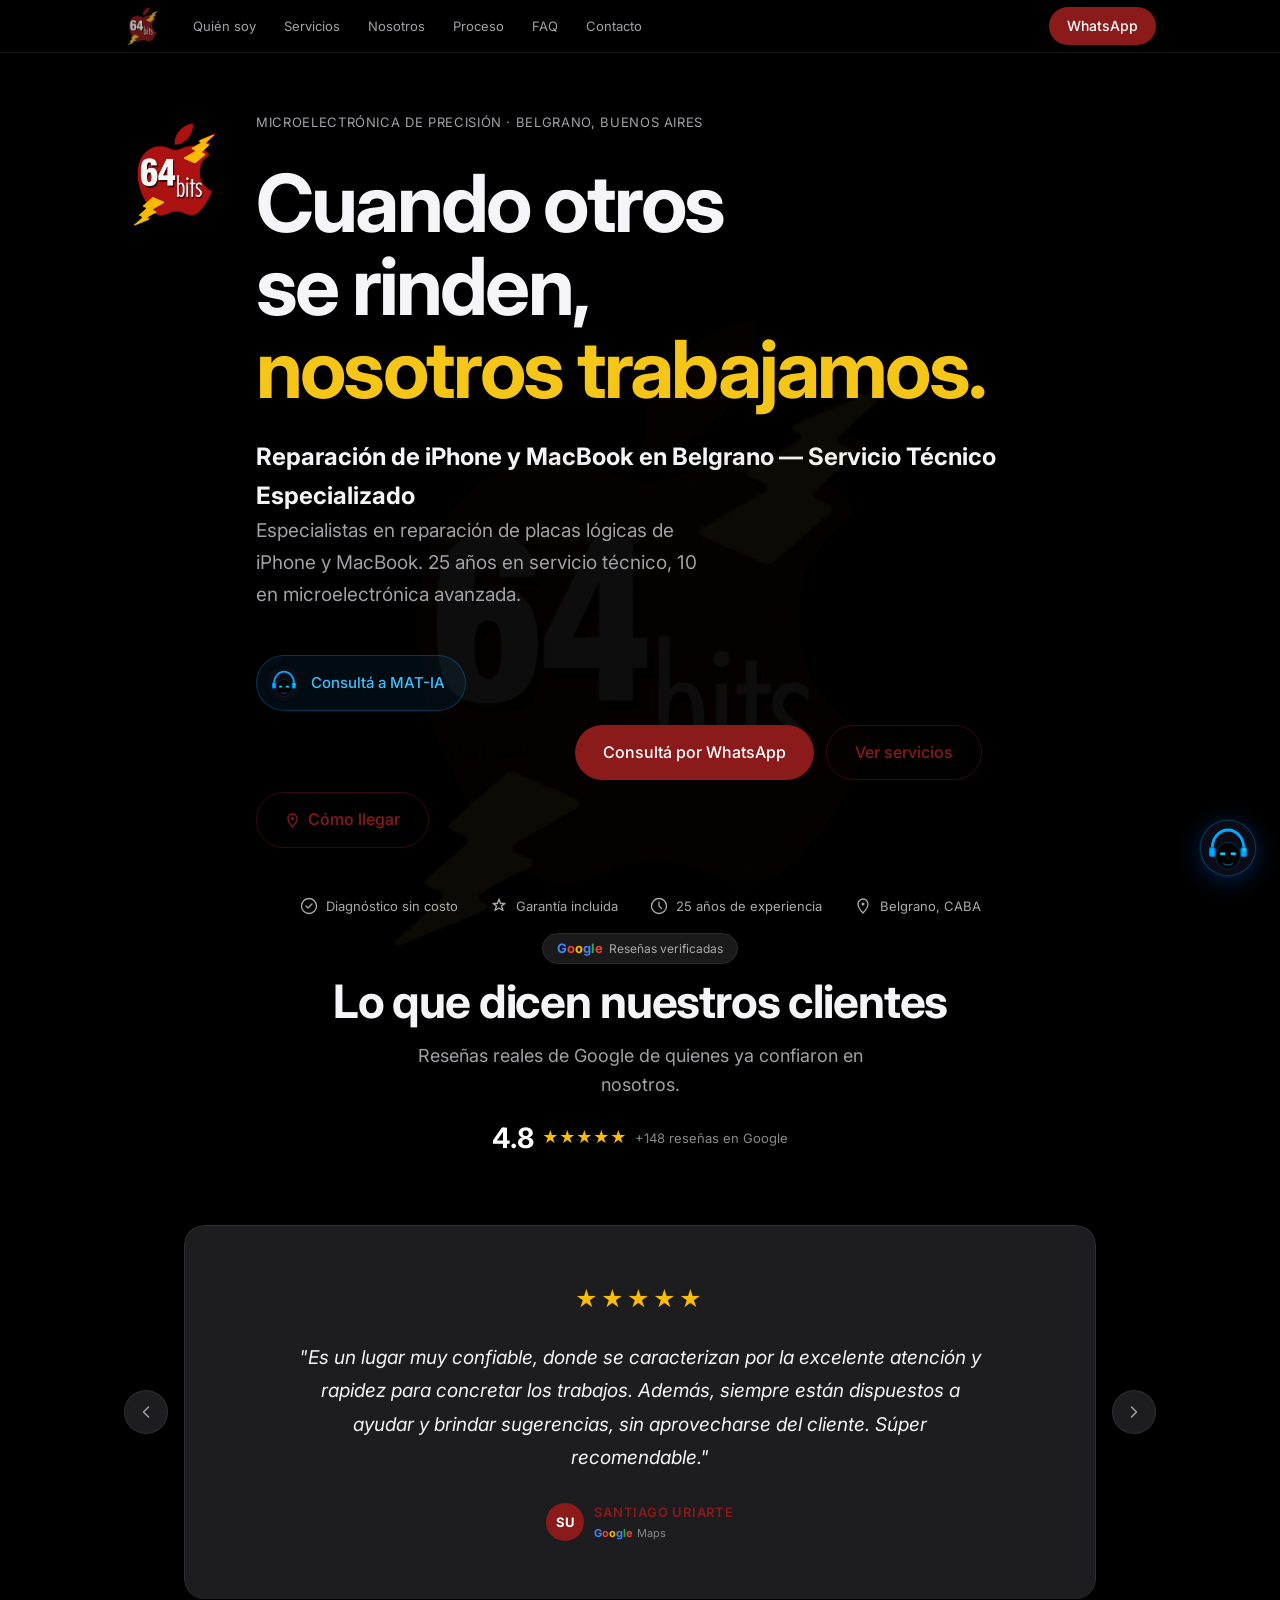
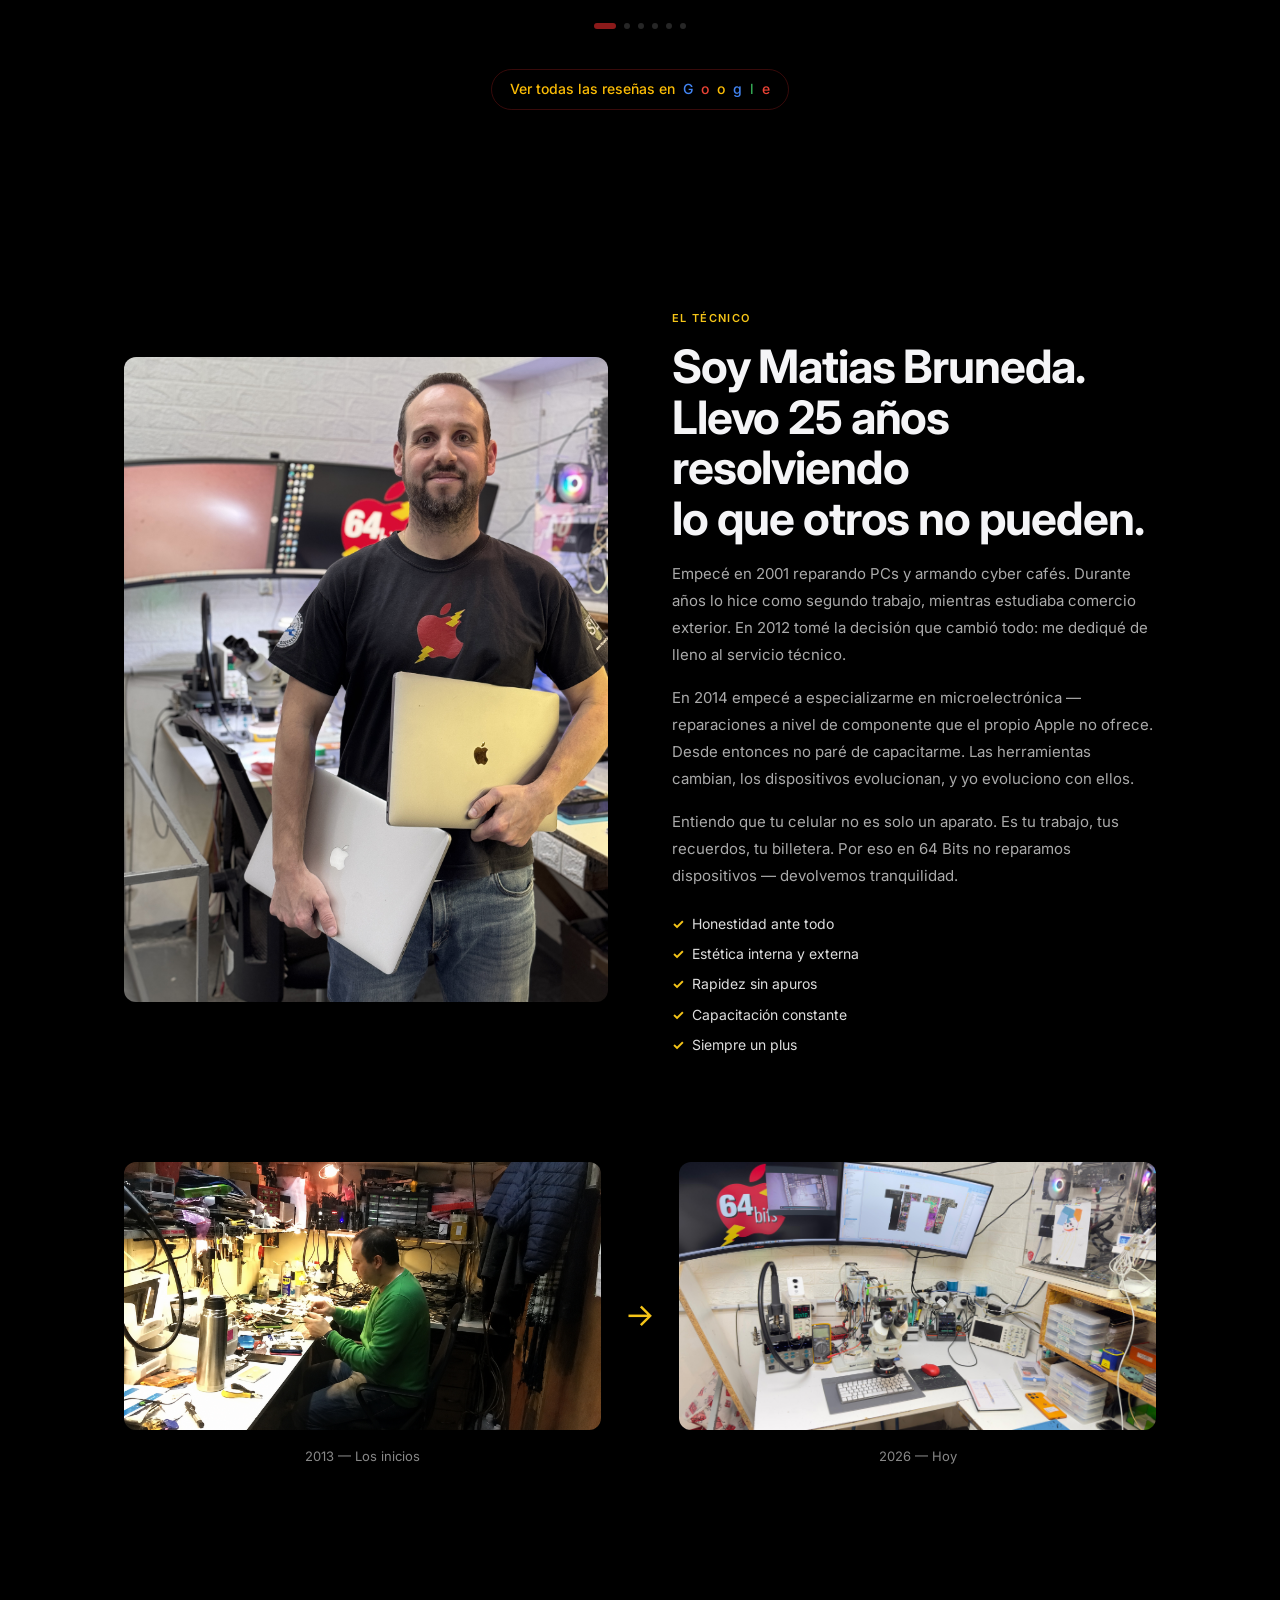
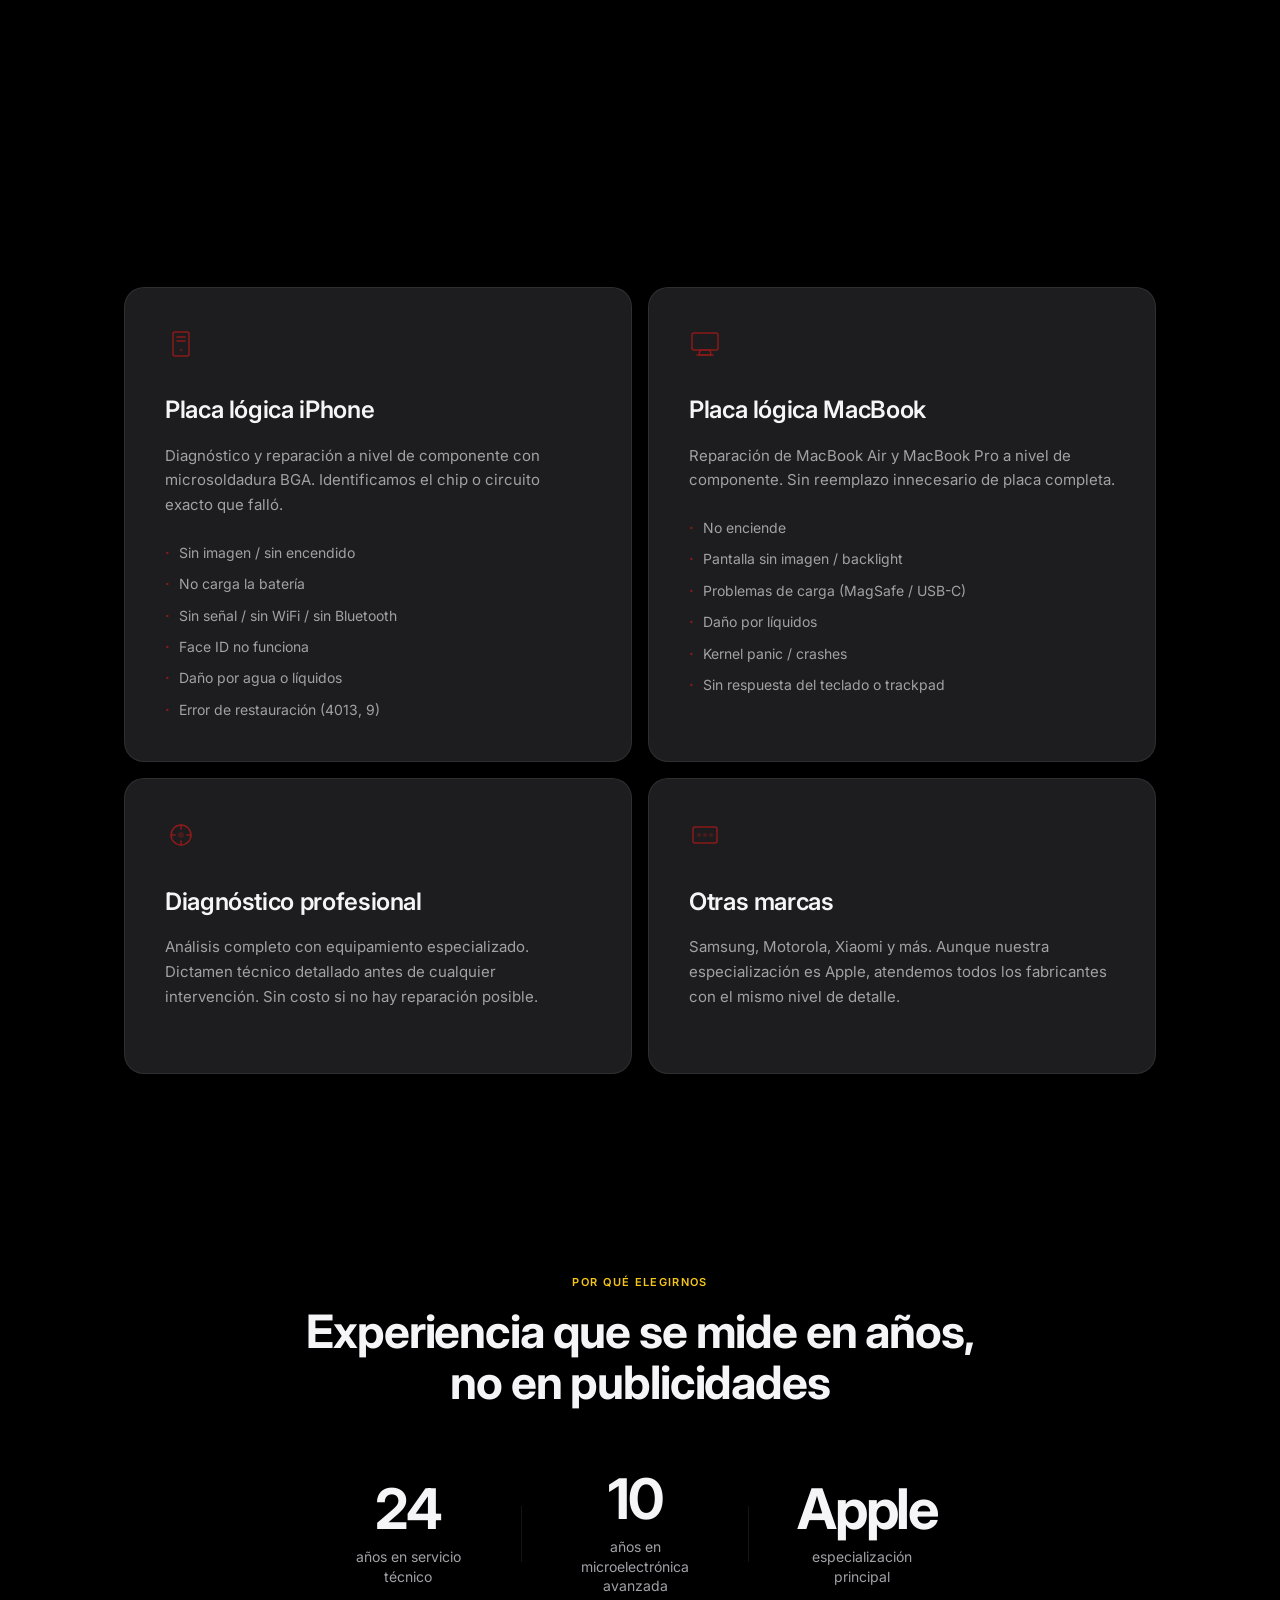
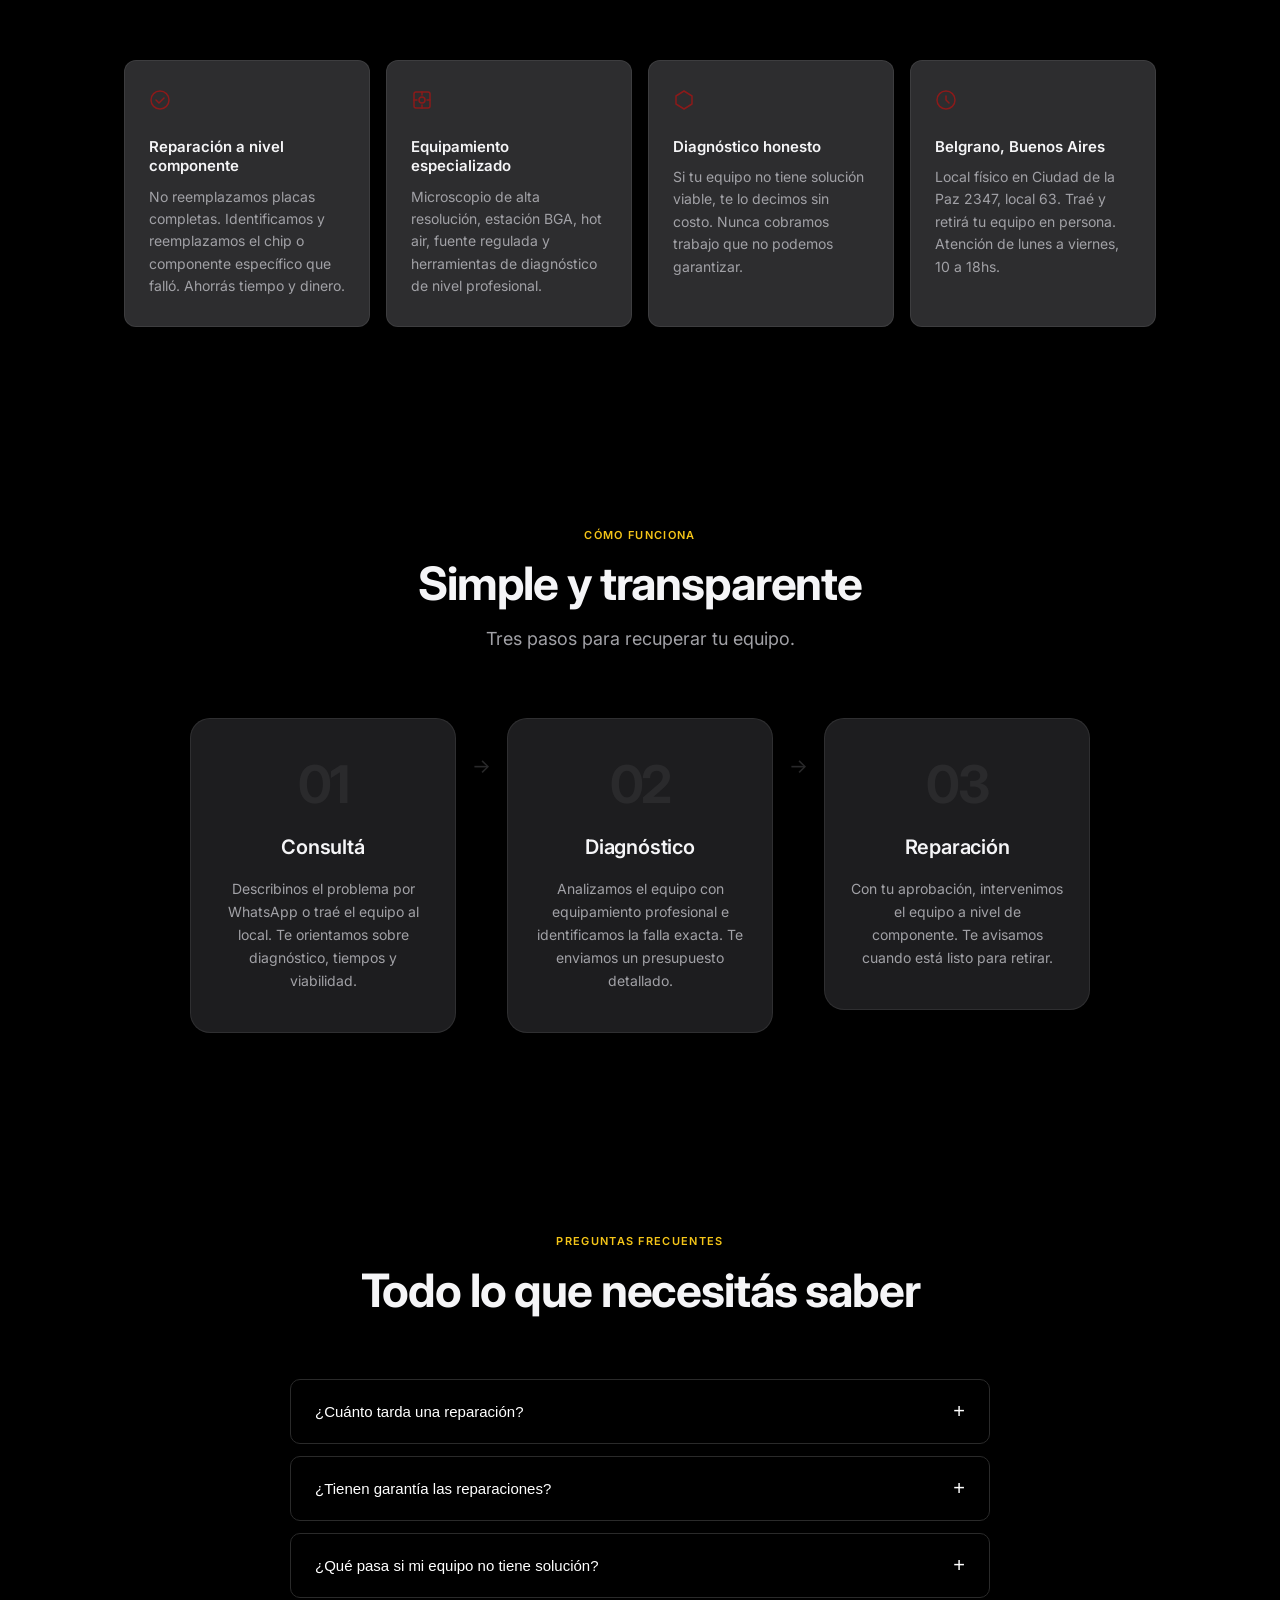
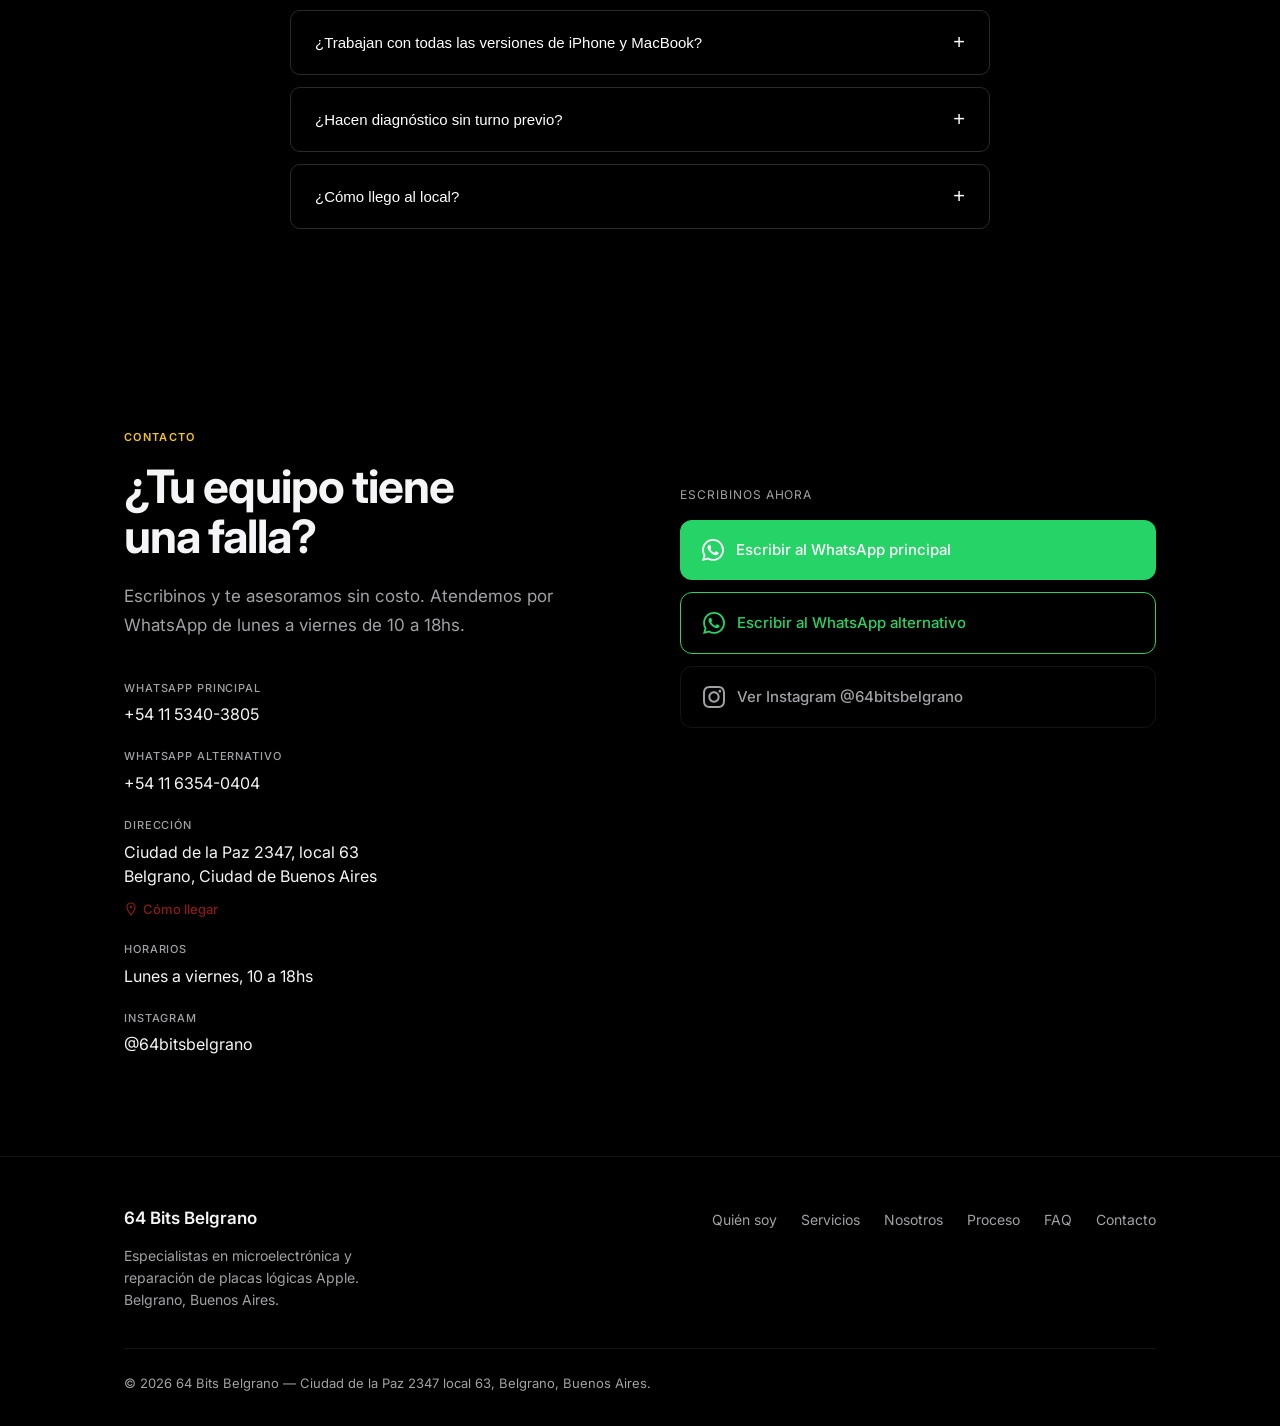
==== commit 1b4d31b8: "feat: botón cotización en hero" ====
--- a/index.html
+++ b/index.html
@@ -198,6 +198,7 @@
                     Consultá a MAT-IA
                 </button>
                 <div class="hero-actions-row">
+                    <a href="/cotizacion" class="btn btn-yellow btn-large">⚡ Cotizá tu reparación ya mismo</a>
                     <a href="https://wa.me/5491153403805" target="_blank" rel="noopener noreferrer" class="btn btn-primary btn-large">Consultá por WhatsApp</a>
                     <a href="#servicios" class="btn btn-ghost btn-large">Ver servicios</a>
                     <a href="https://maps.app.goo.gl/VdYwT1jX9MAkLB6Y8" target="_blank" rel="noopener noreferrer" class="btn btn-ghost btn-large">
--- a/css/styles.css
+++ b/css/styles.css
@@ -157,6 +157,9 @@
 .btn-primary { background: var(--accent); color: #fff; }
 .btn-primary:hover { background: var(--accent-hover); }
 
+.btn-yellow { background: var(--yellow); color: #000; font-weight: 700; }
+.btn-yellow:hover { background: #ffd700; }
+
 .btn-ghost {
     background: transparent;
     color: var(--accent);
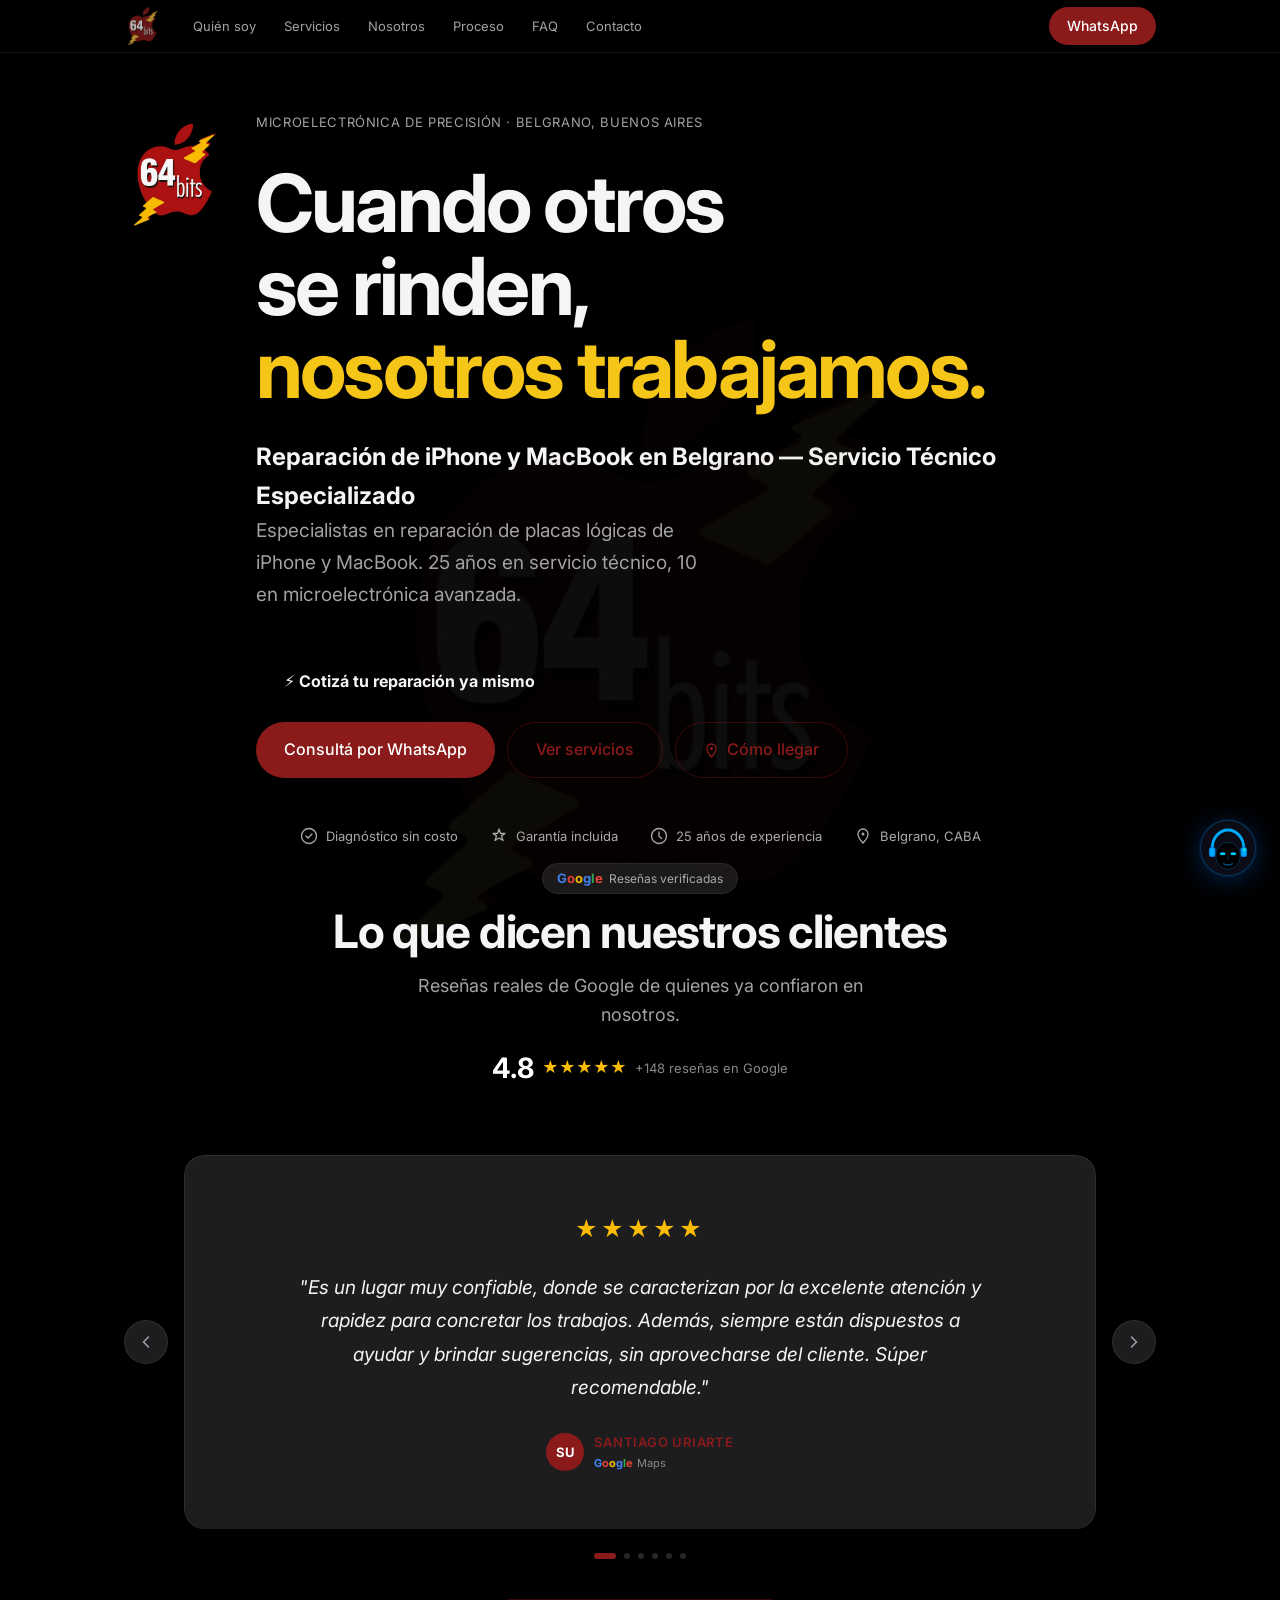
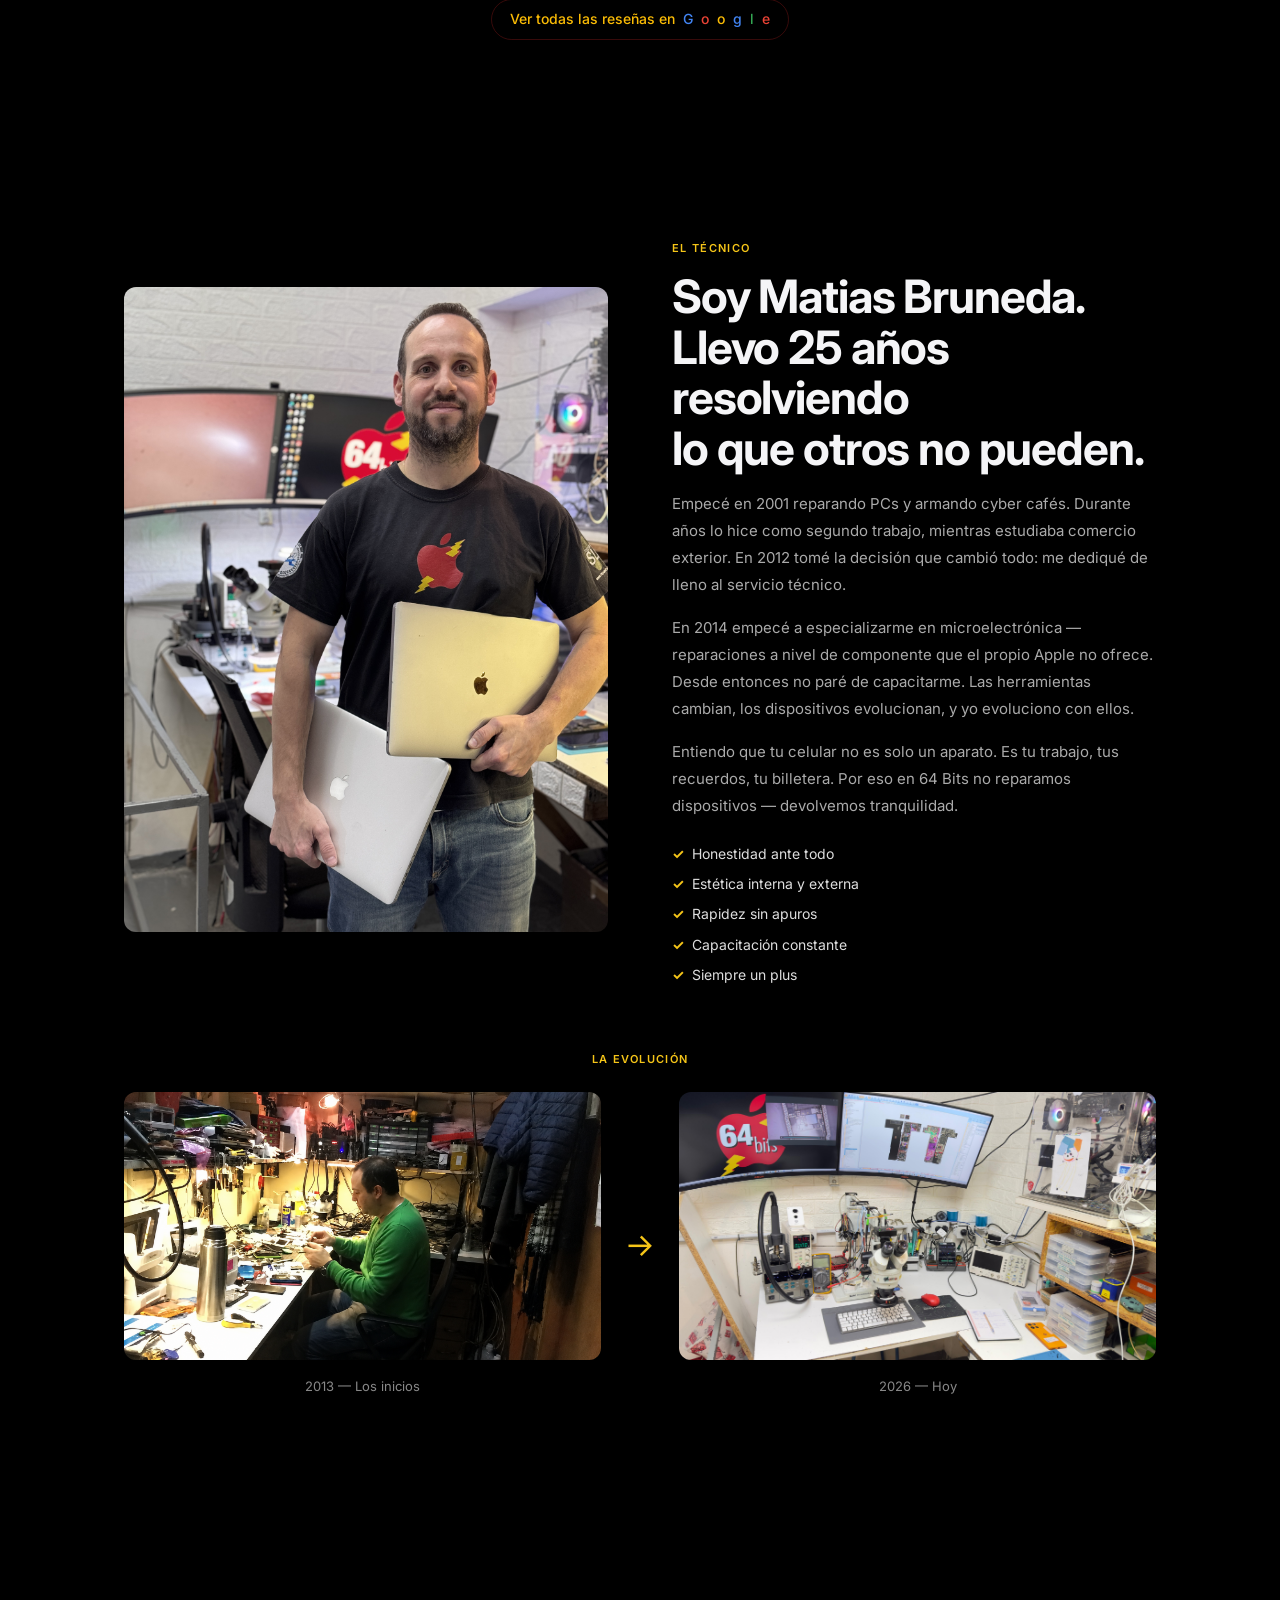
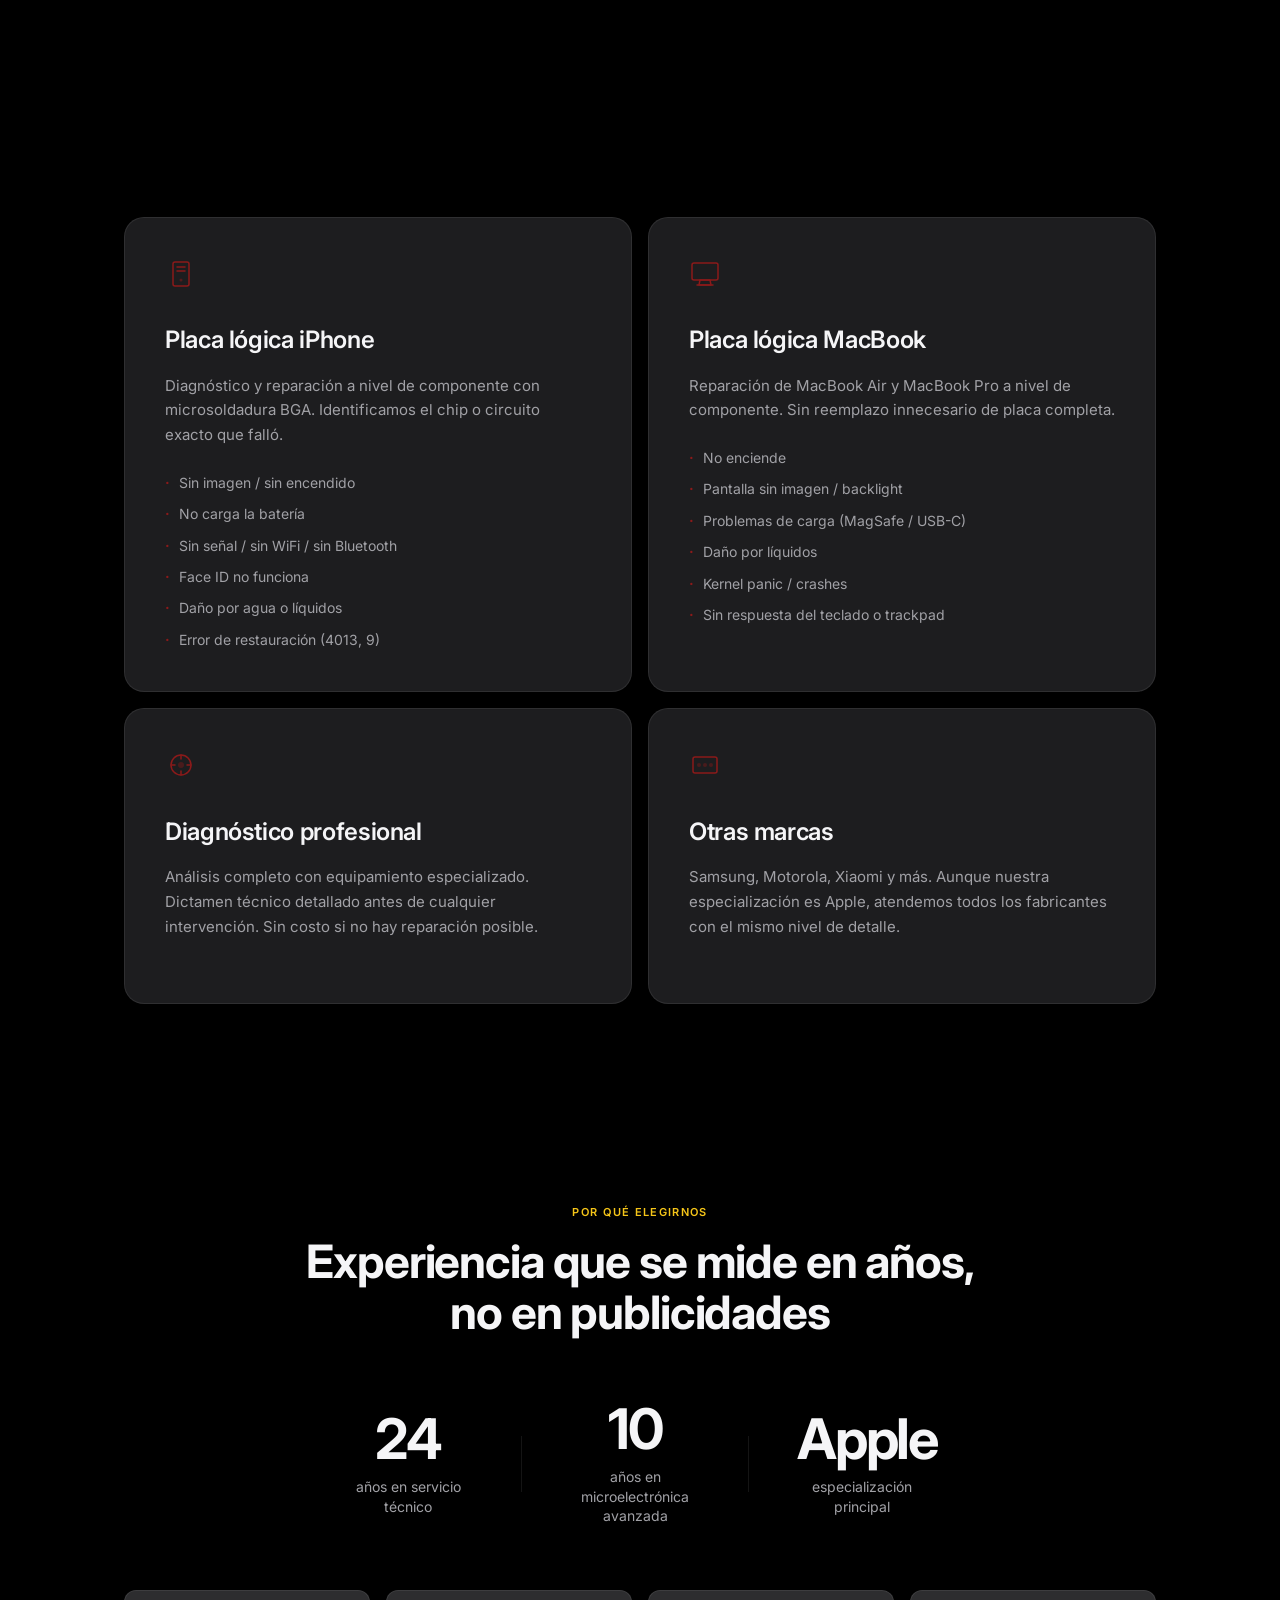
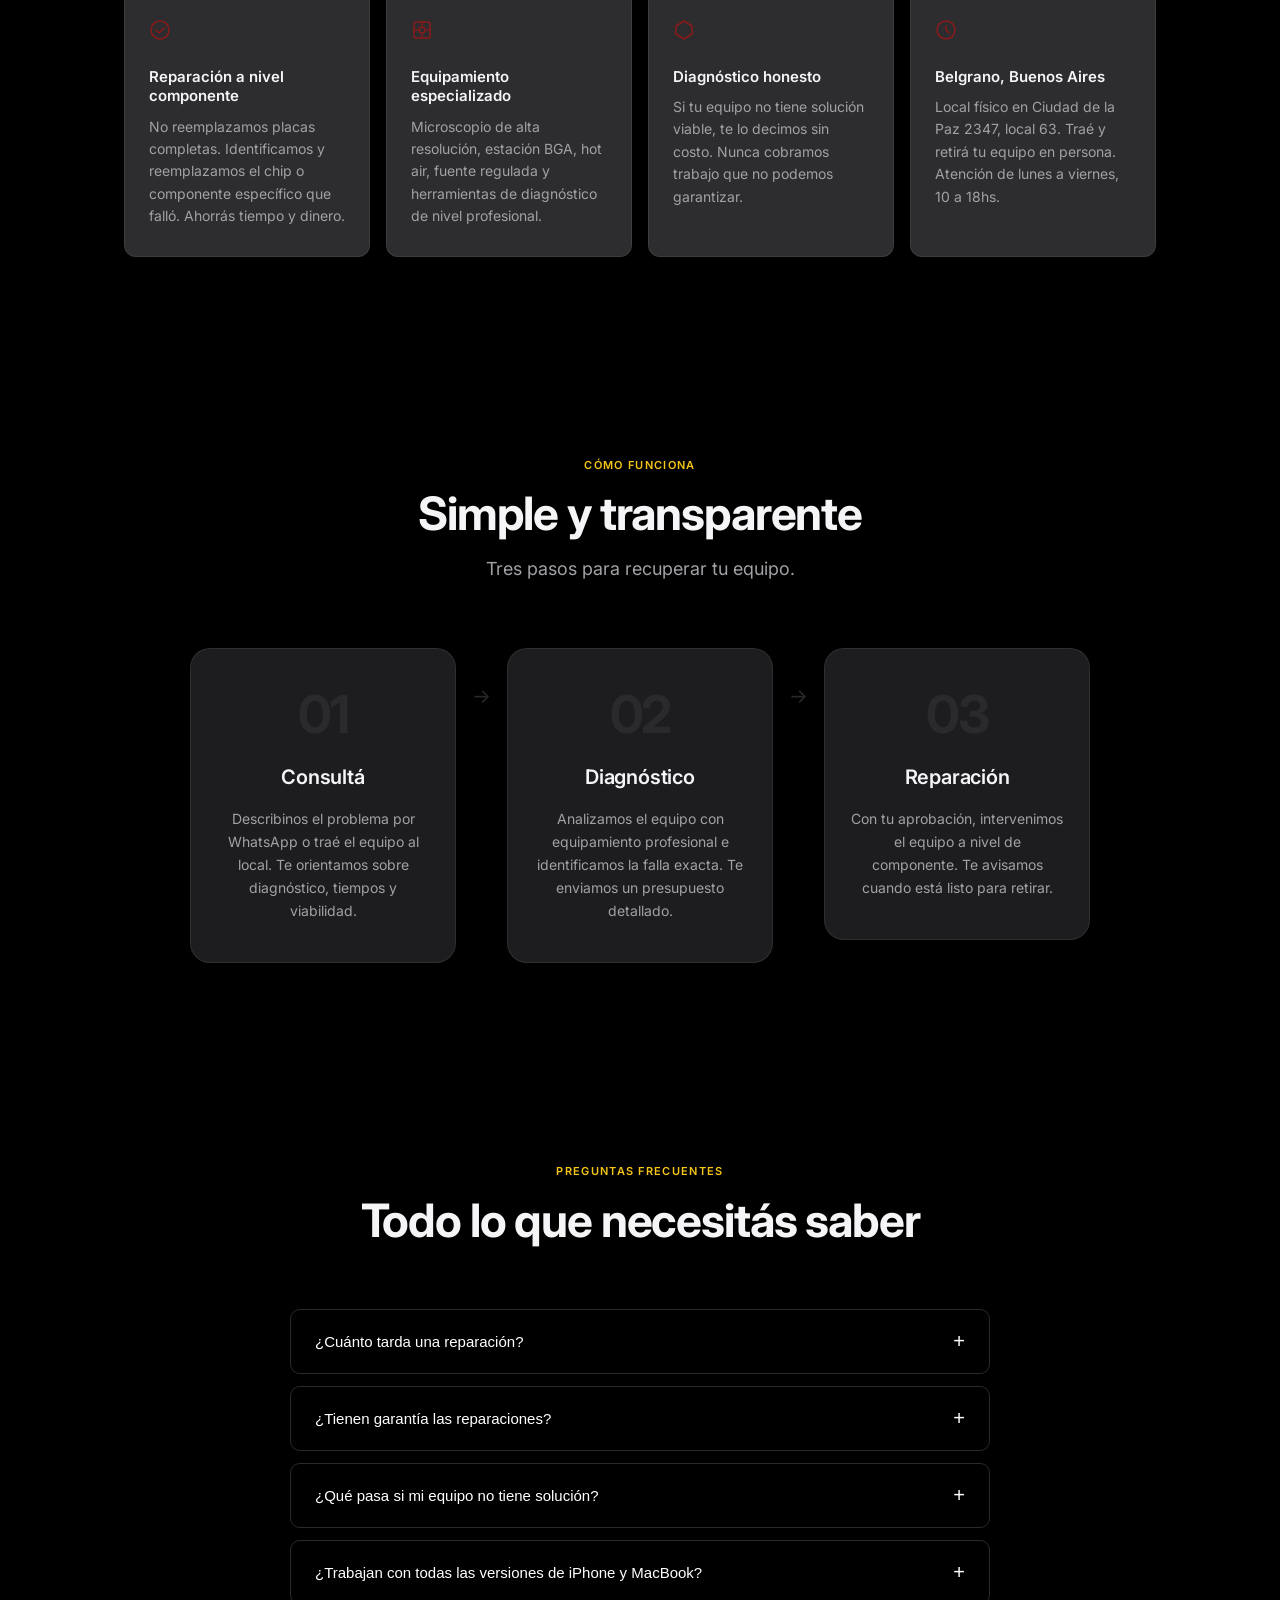
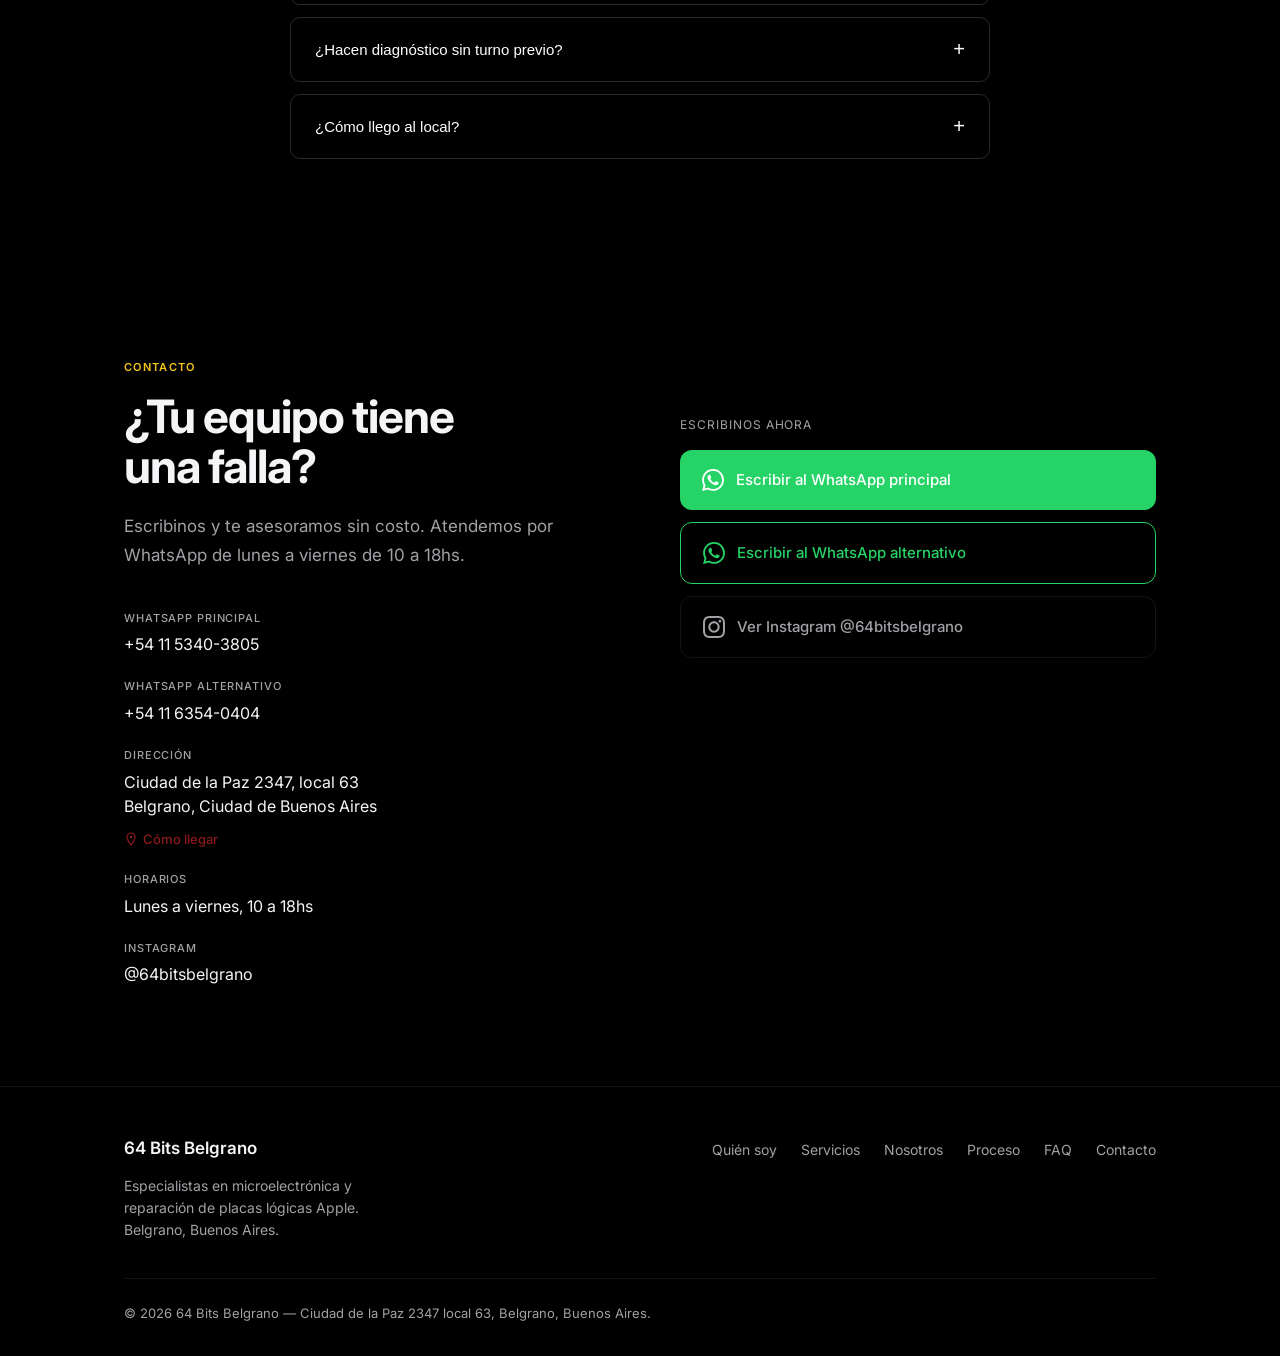
==== commit d8a660b2: "fix: botón cotización en hero, estilo borde amarillo" ====
--- a/index.html
+++ b/index.html
@@ -191,14 +191,8 @@
 </h2>
             <p class="hero-subtitle">Especialistas en reparación de placas lógicas de iPhone y MacBook. 25 años en servicio técnico, 10 en microelectrónica avanzada.</p>
             <div class="hero-actions">
-                <button class="matia-btn" id="matiaHeroBtn" aria-label="Abrir chat con MAT-IA">
-                    <span class="matia-avatar-wrap">
-                        <svg class="matia-icon" aria-hidden="true"><use href="#matia-avatar"/></svg>
-                    </span>
-                    Consultá a MAT-IA
-                </button>
+                <a href="/cotizacion" class="btn btn-yellow btn-large">⚡ Cotizá tu reparación ya mismo</a>
                 <div class="hero-actions-row">
-                    <a href="/cotizacion" class="btn btn-yellow btn-large">⚡ Cotizá tu reparación ya mismo</a>
                     <a href="https://wa.me/5491153403805" target="_blank" rel="noopener noreferrer" class="btn btn-primary btn-large">Consultá por WhatsApp</a>
                     <a href="#servicios" class="btn btn-ghost btn-large">Ver servicios</a>
                     <a href="https://maps.app.goo.gl/VdYwT1jX9MAkLB6Y8" target="_blank" rel="noopener noreferrer" class="btn btn-ghost btn-large">
--- a/css/styles.css
+++ b/css/styles.css
@@ -157,8 +157,8 @@
 .btn-primary { background: var(--accent); color: #fff; }
 .btn-primary:hover { background: var(--accent-hover); }
 
-.btn-yellow { background: var(--yellow); color: #000; font-weight: 700; }
-.btn-yellow:hover { background: #ffd700; }
+.btn-yellow { background: transparent; color: var(--yellow); font-weight: 700; border: 1px solid var(--yellow); }
+.btn-yellow:hover { background: var(--yellow); color: #000; }
 
 .btn-ghost {
     background: transparent;
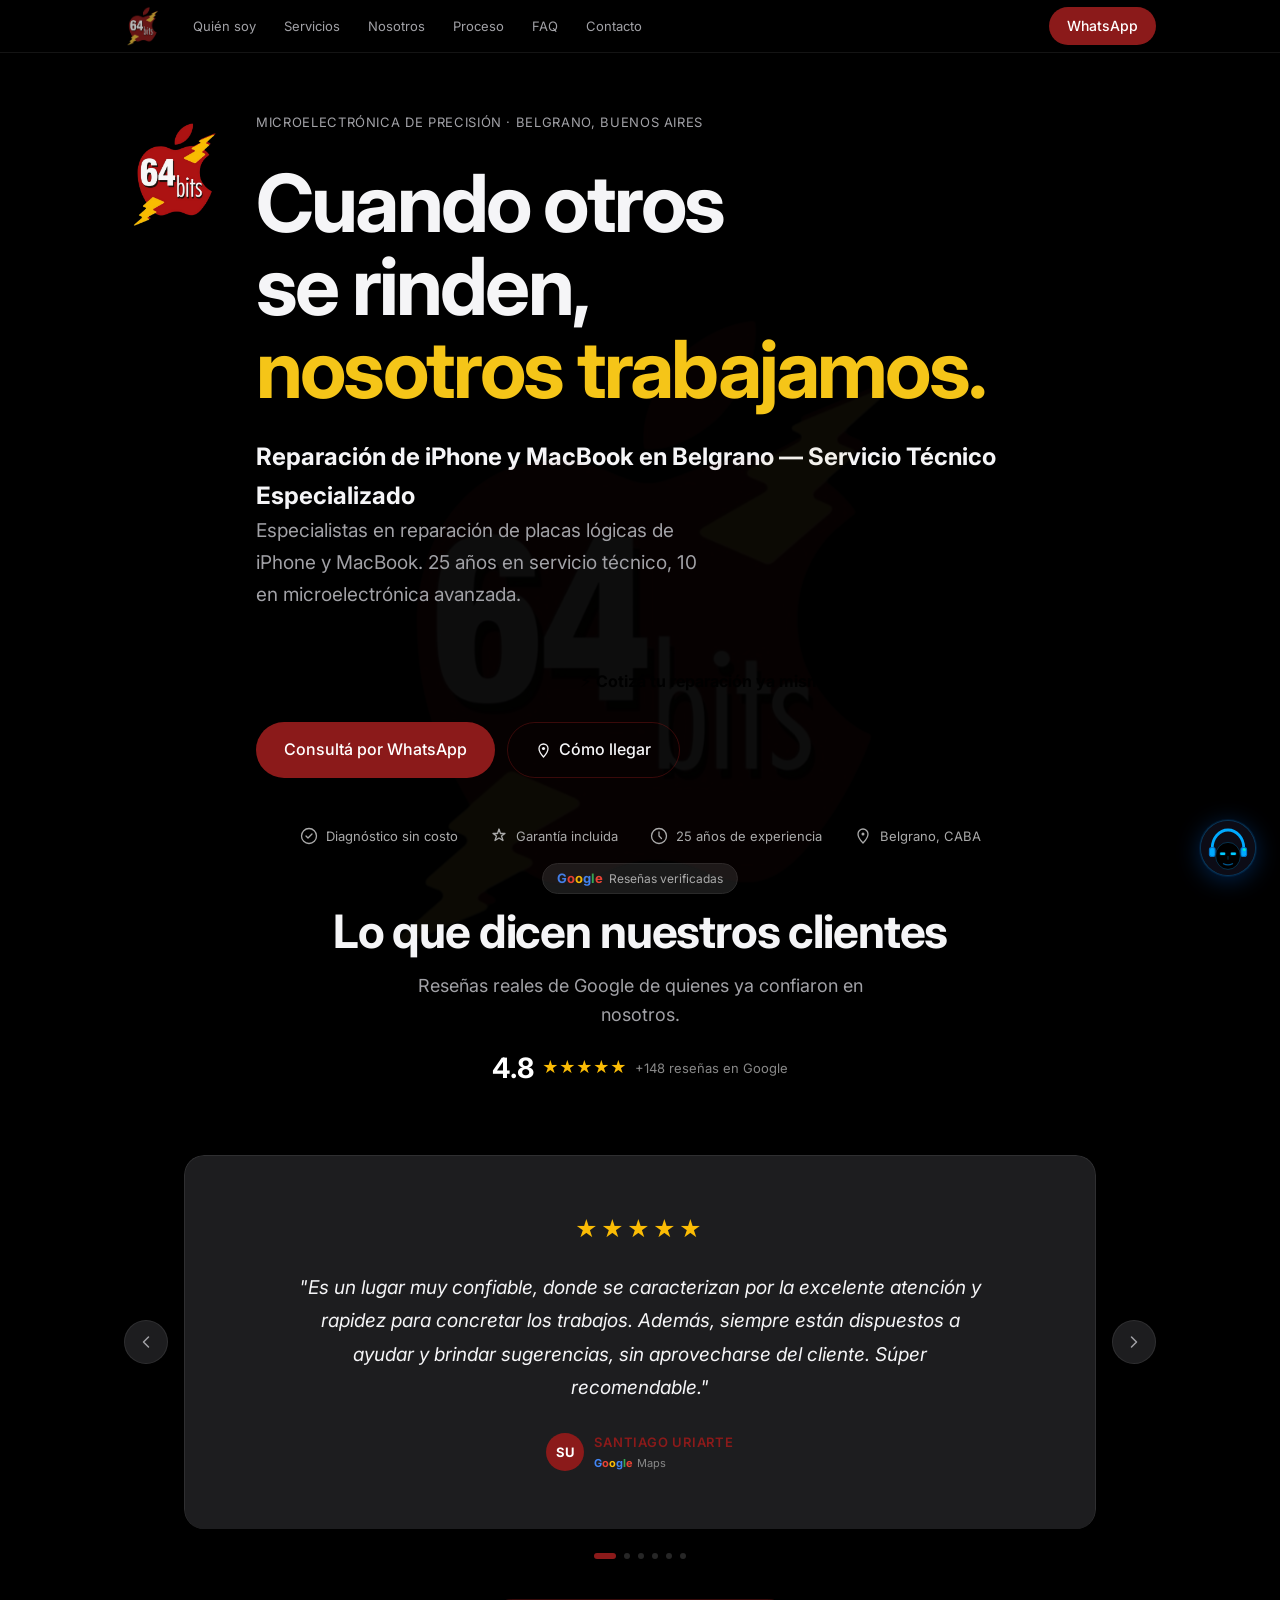
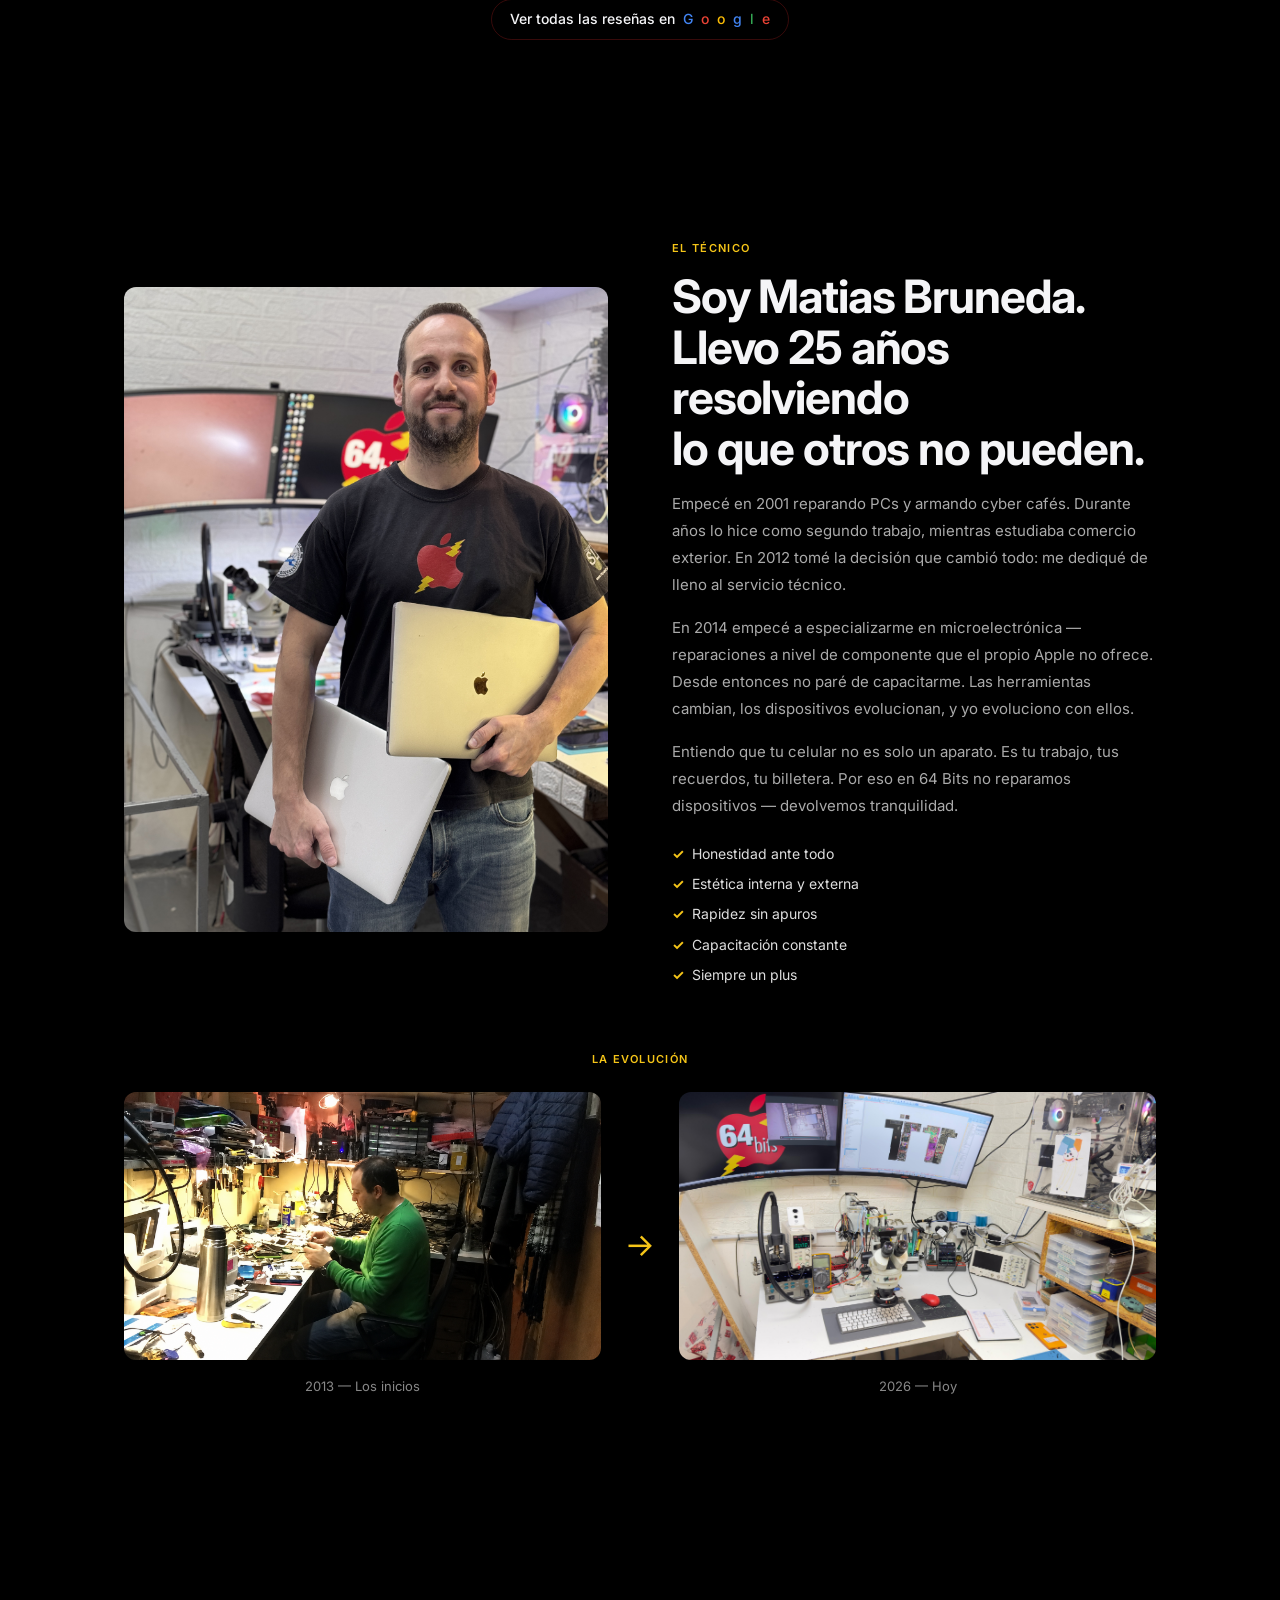
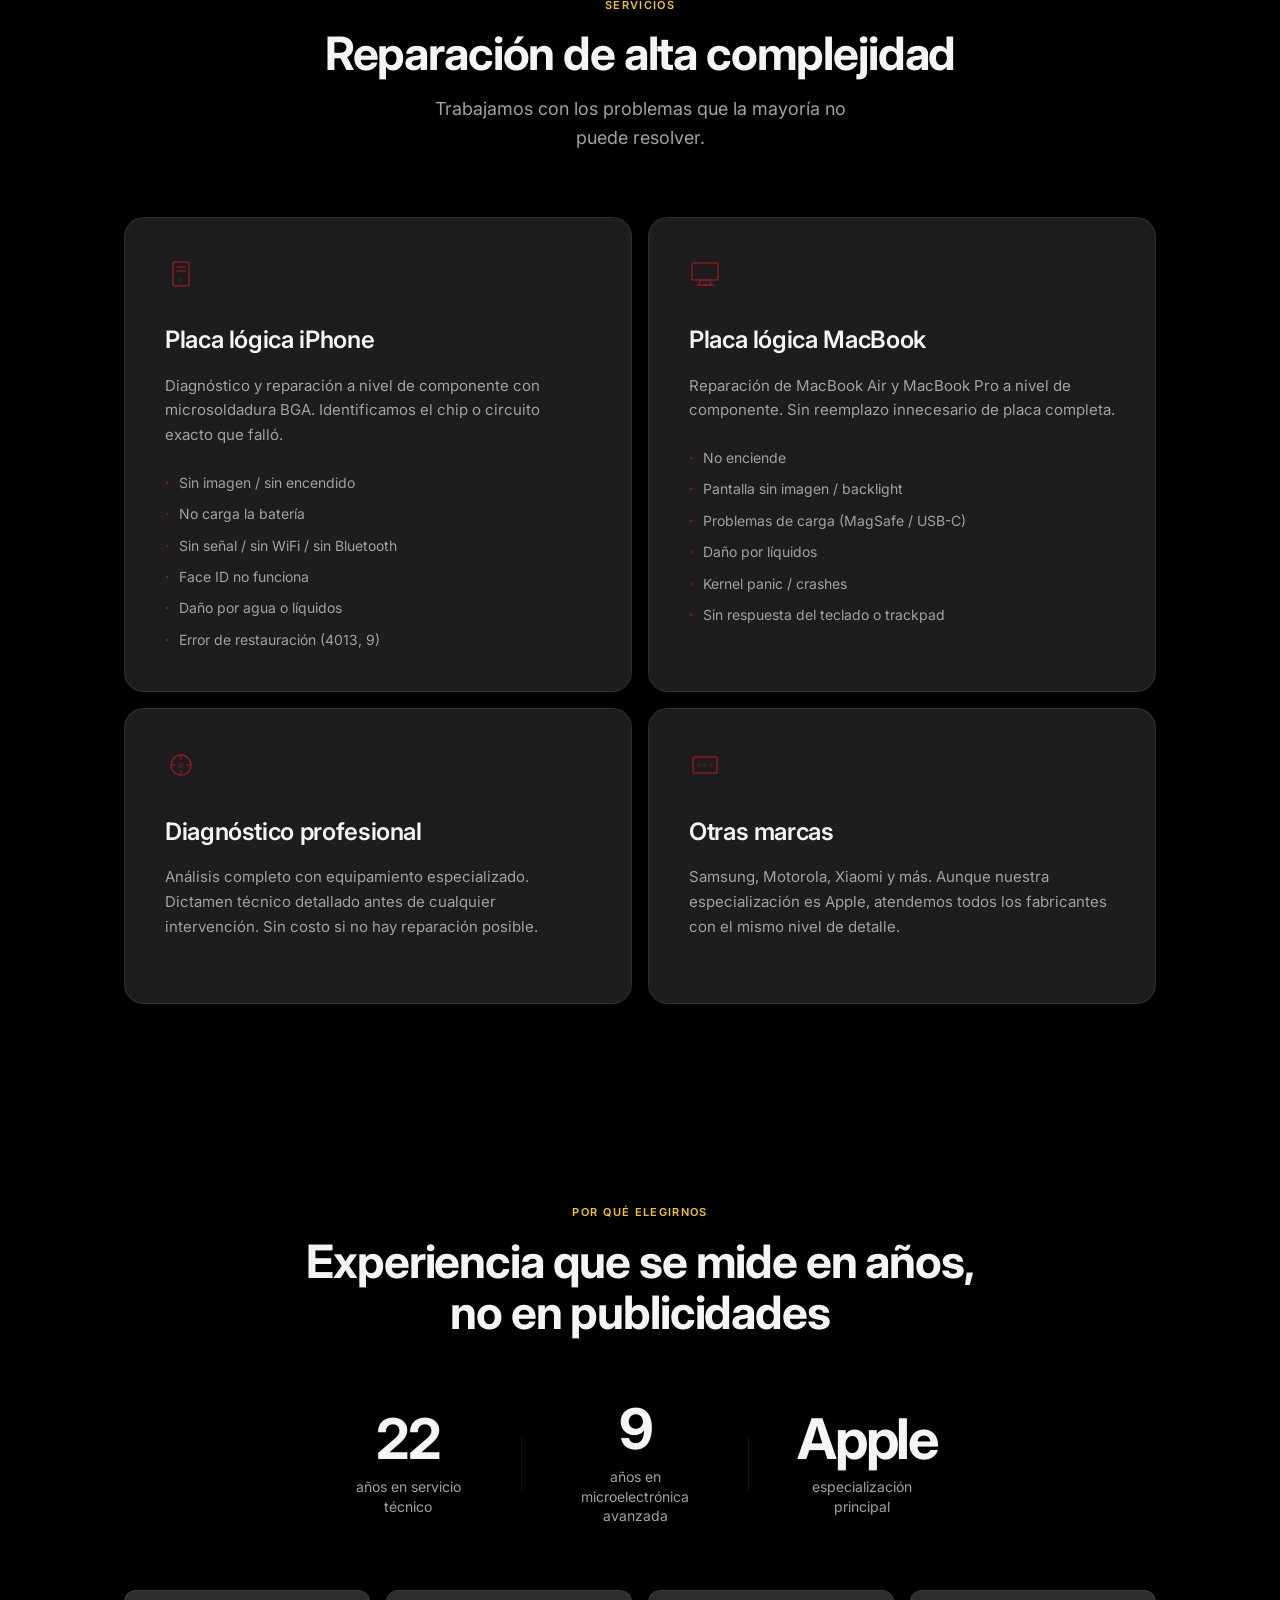
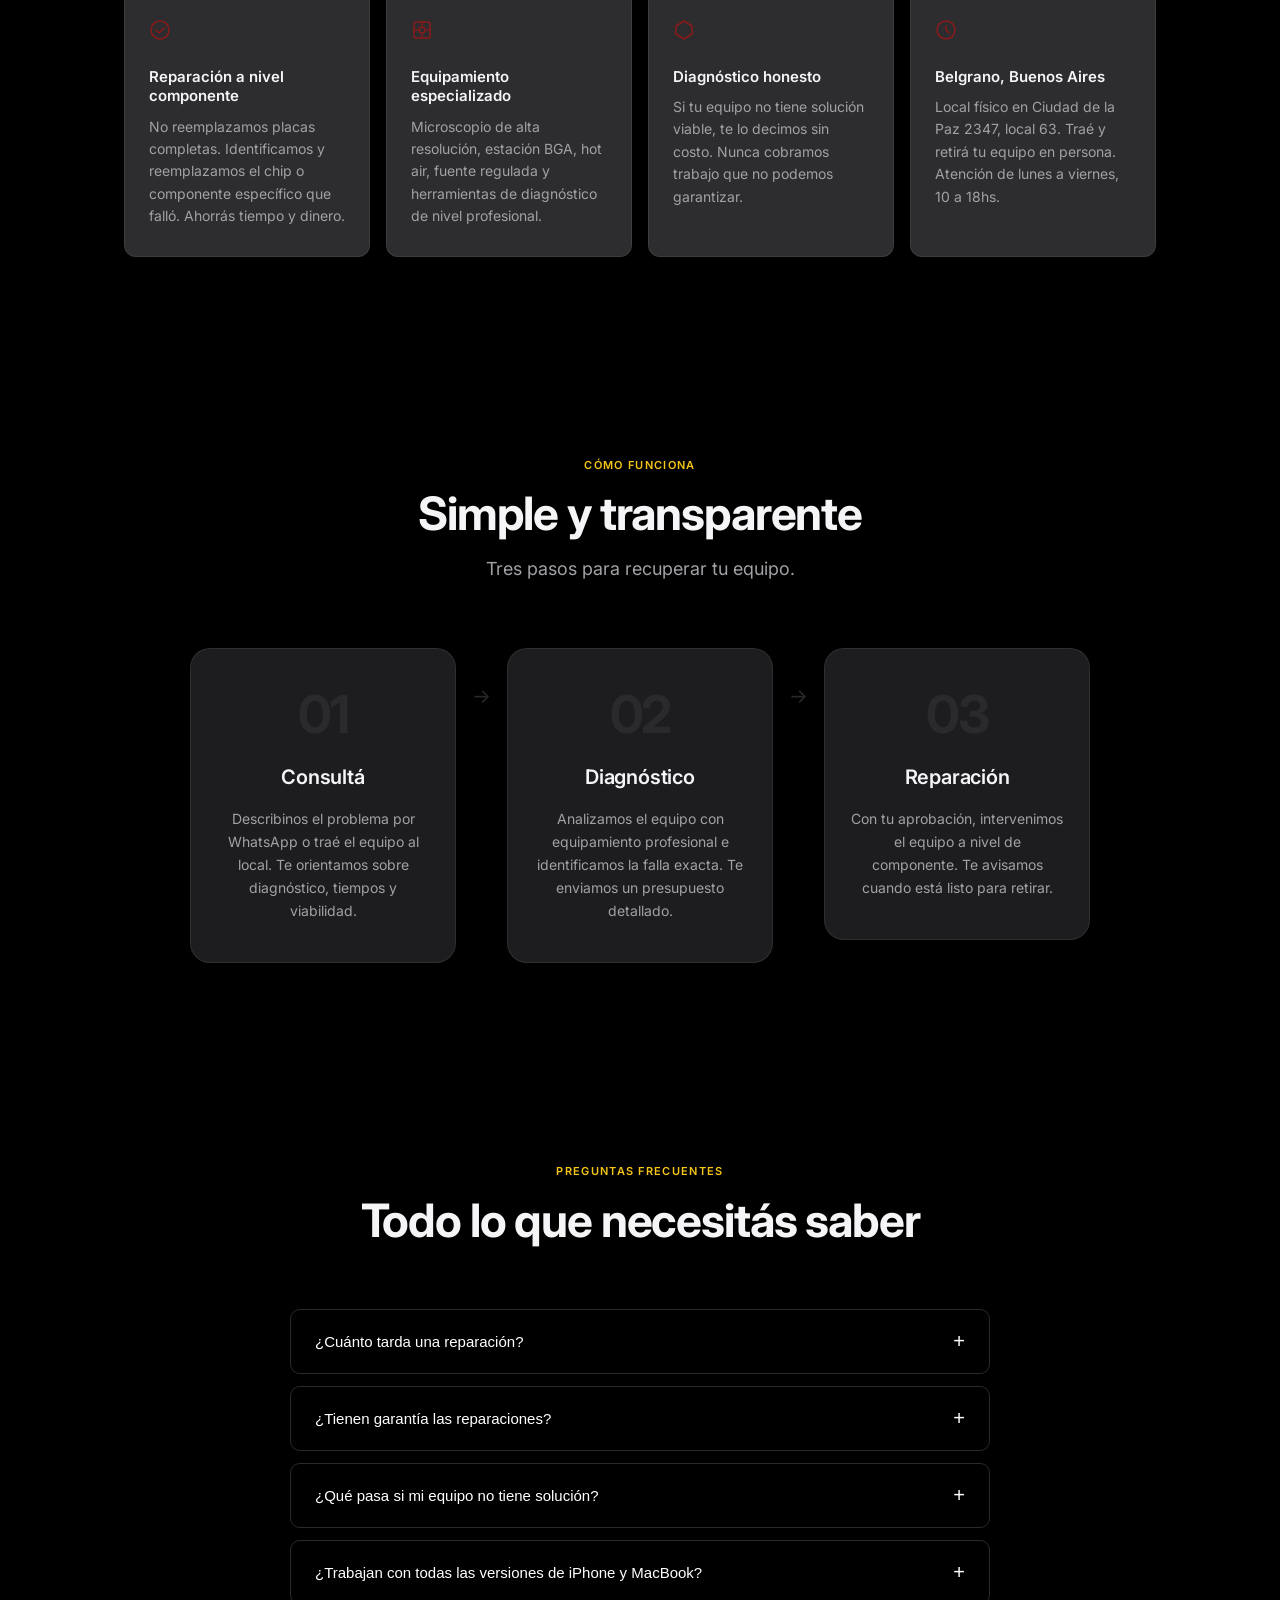
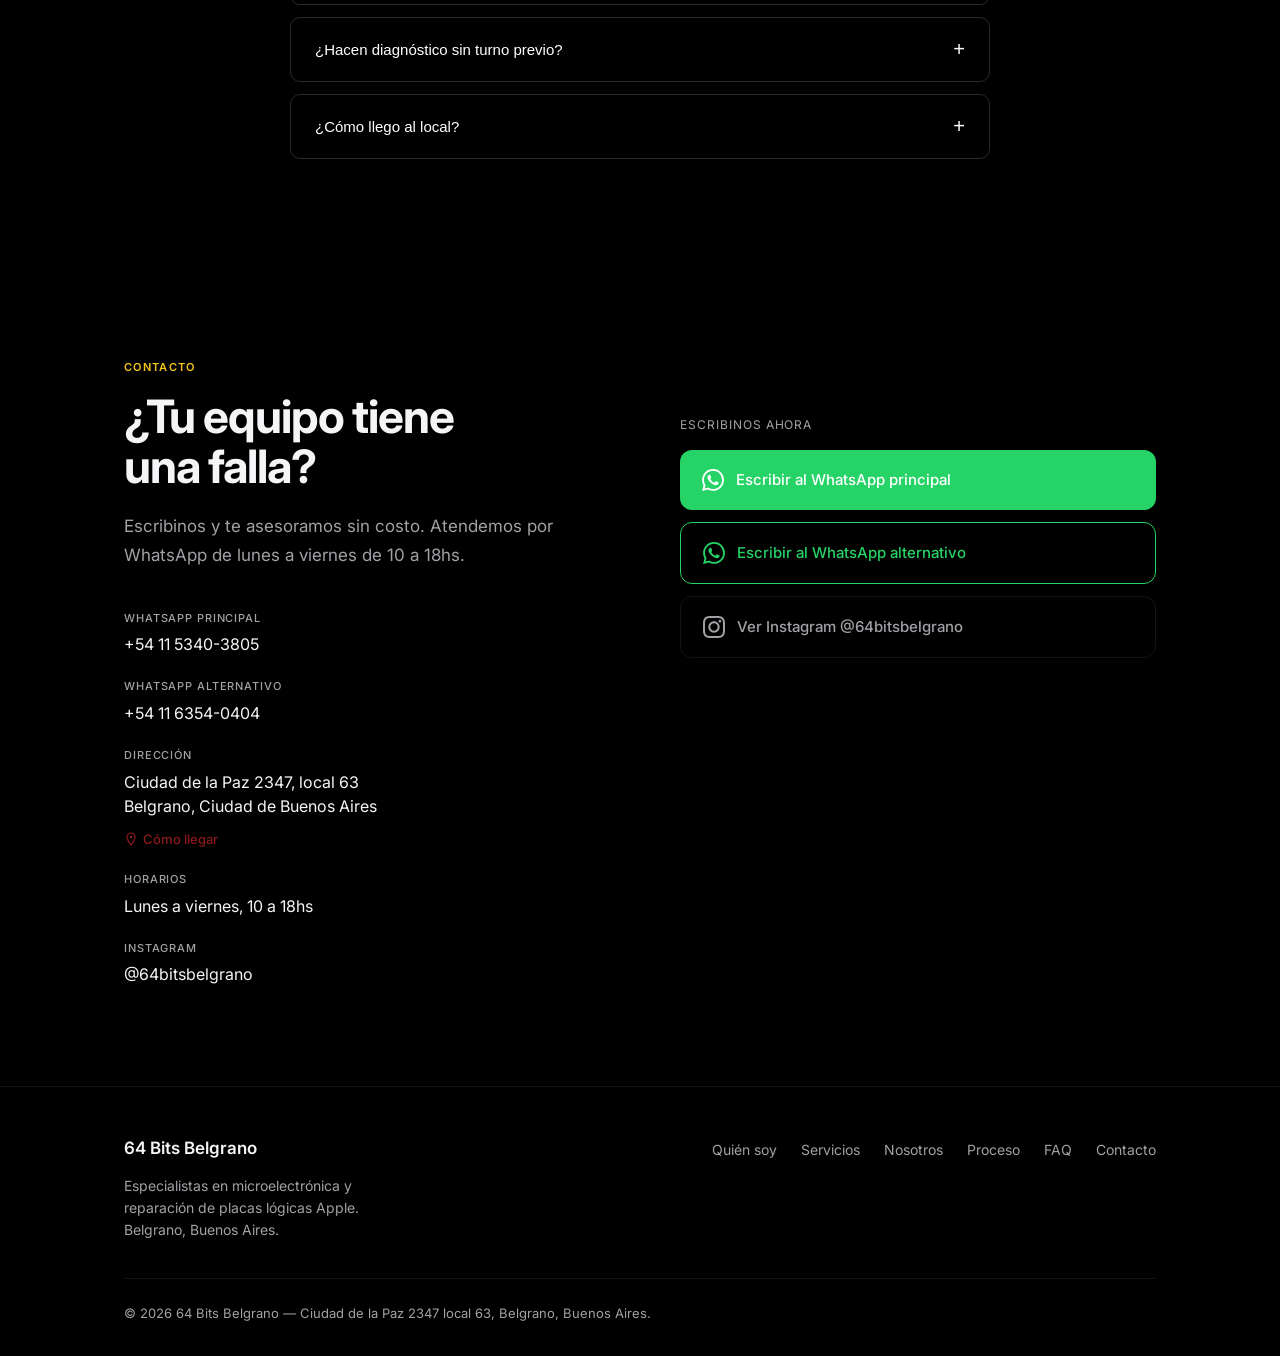
==== commit 6b55e6e5: "fix: hero botones - cotización amarillo, sin ver servicios, WA y cómo llegar rojo/amarillo" ====
--- a/index.html
+++ b/index.html
@@ -194,7 +194,7 @@
                 <a href="/cotizacion" class="btn btn-yellow btn-large">⚡ Cotizá tu reparación ya mismo</a>
                 <div class="hero-actions-row">
                     <a href="https://wa.me/5491153403805" target="_blank" rel="noopener noreferrer" class="btn btn-primary btn-large">Consultá por WhatsApp</a>
-                    <a href="#servicios" class="btn btn-ghost btn-large">Ver servicios</a>
+                    
                     <a href="https://maps.app.goo.gl/VdYwT1jX9MAkLB6Y8" target="_blank" rel="noopener noreferrer" class="btn btn-ghost btn-large">
                         <svg width="15" height="15" viewBox="0 0 15 15" fill="none" aria-hidden="true">
                             <path d="M7.5 1C5.02 1 3 3.02 3 5.5 3 9 7.5 14 7.5 14S12 9 12 5.5C12 3.02 9.98 1 7.5 1z" stroke="currentColor" stroke-width="1.3" stroke-linejoin="round"/>
--- a/css/styles.css
+++ b/css/styles.css
@@ -157,8 +157,10 @@
 .btn-primary { background: var(--accent); color: #fff; }
 .btn-primary:hover { background: var(--accent-hover); }
 
-.btn-yellow { background: transparent; color: var(--yellow); font-weight: 700; border: 1px solid var(--yellow); }
-.btn-yellow:hover { background: var(--yellow); color: #000; }
+.btn-yellow { background: var(--yellow); color: #000; font-weight: 700; border: 1px solid var(--yellow); width: 100%; justify-content: center; }
+.btn-yellow:hover { background: transparent; color: var(--yellow); }
+.btn-ghost { background: var(--accent); color: var(--yellow) !important; border: none; }
+.btn-ghost:hover { background: var(--yellow); color: var(--accent) !important; border: none; }
 
 .btn-ghost {
     background: transparent;
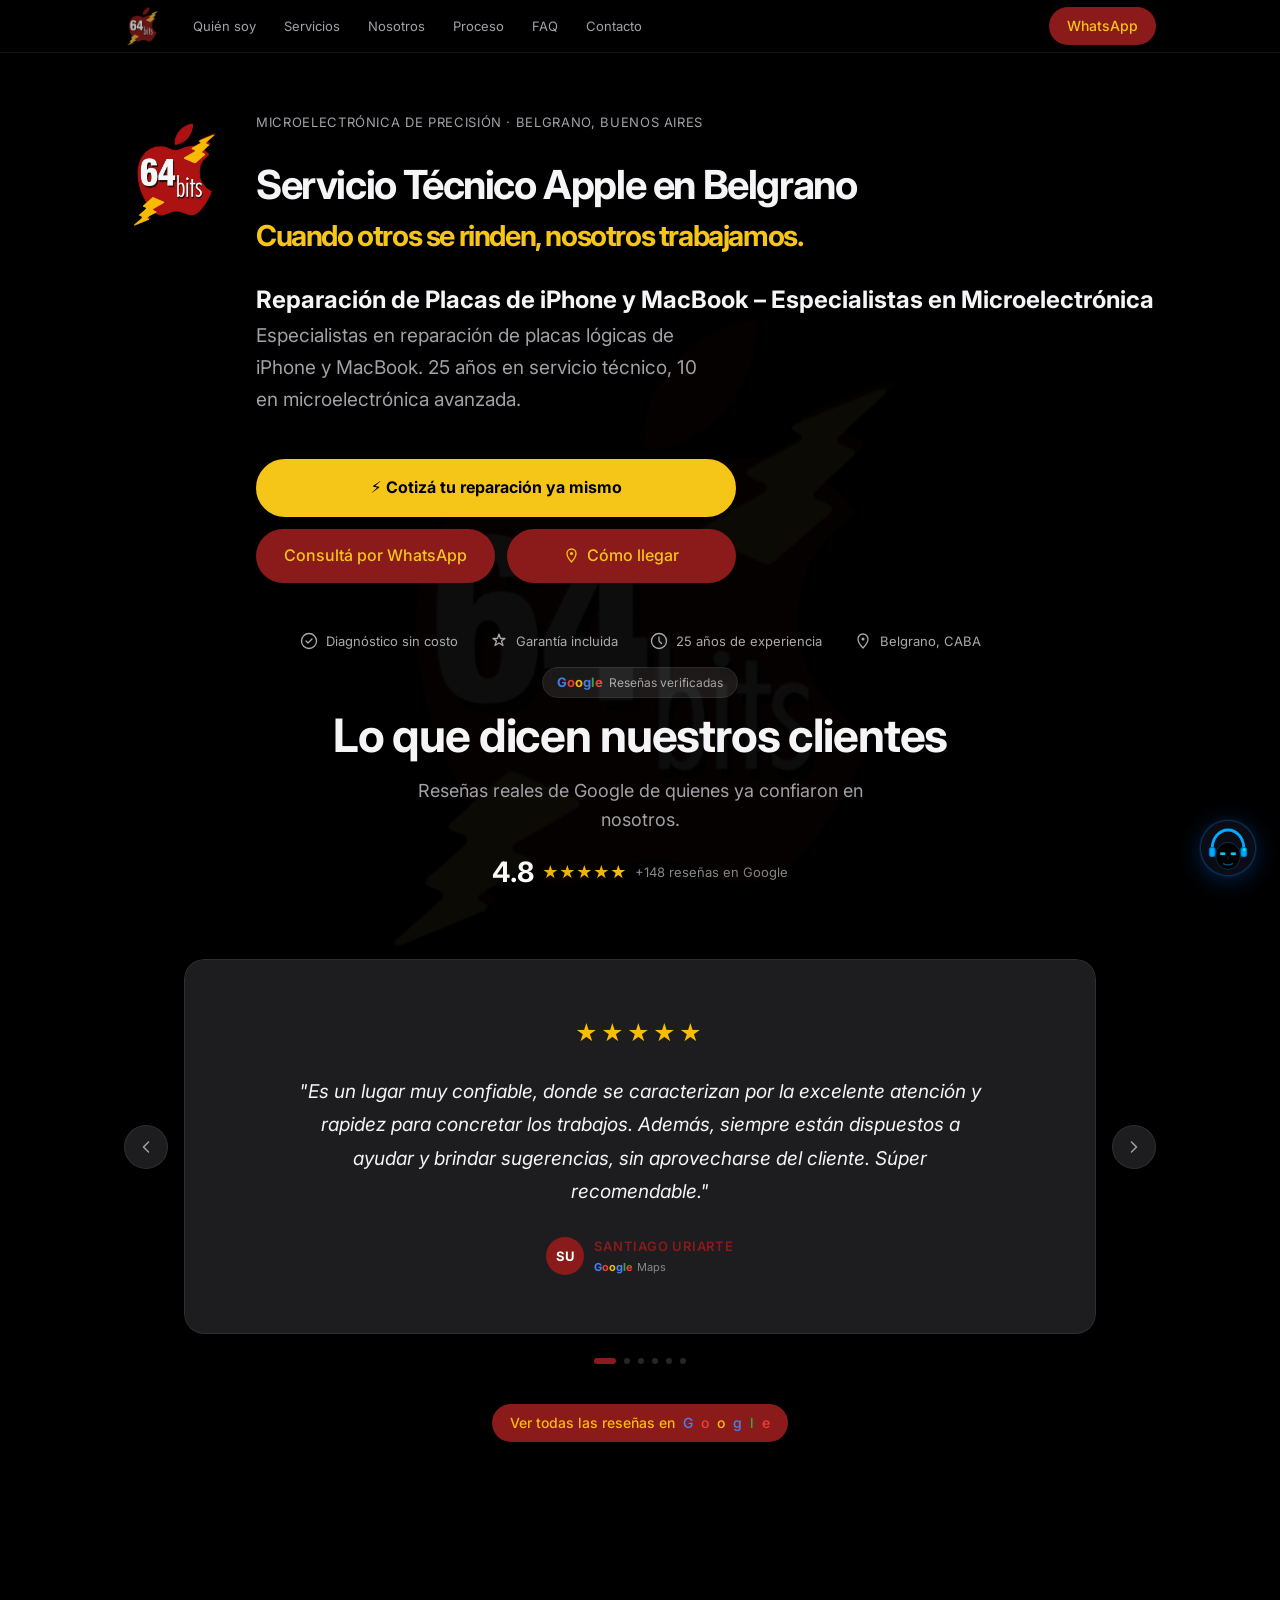
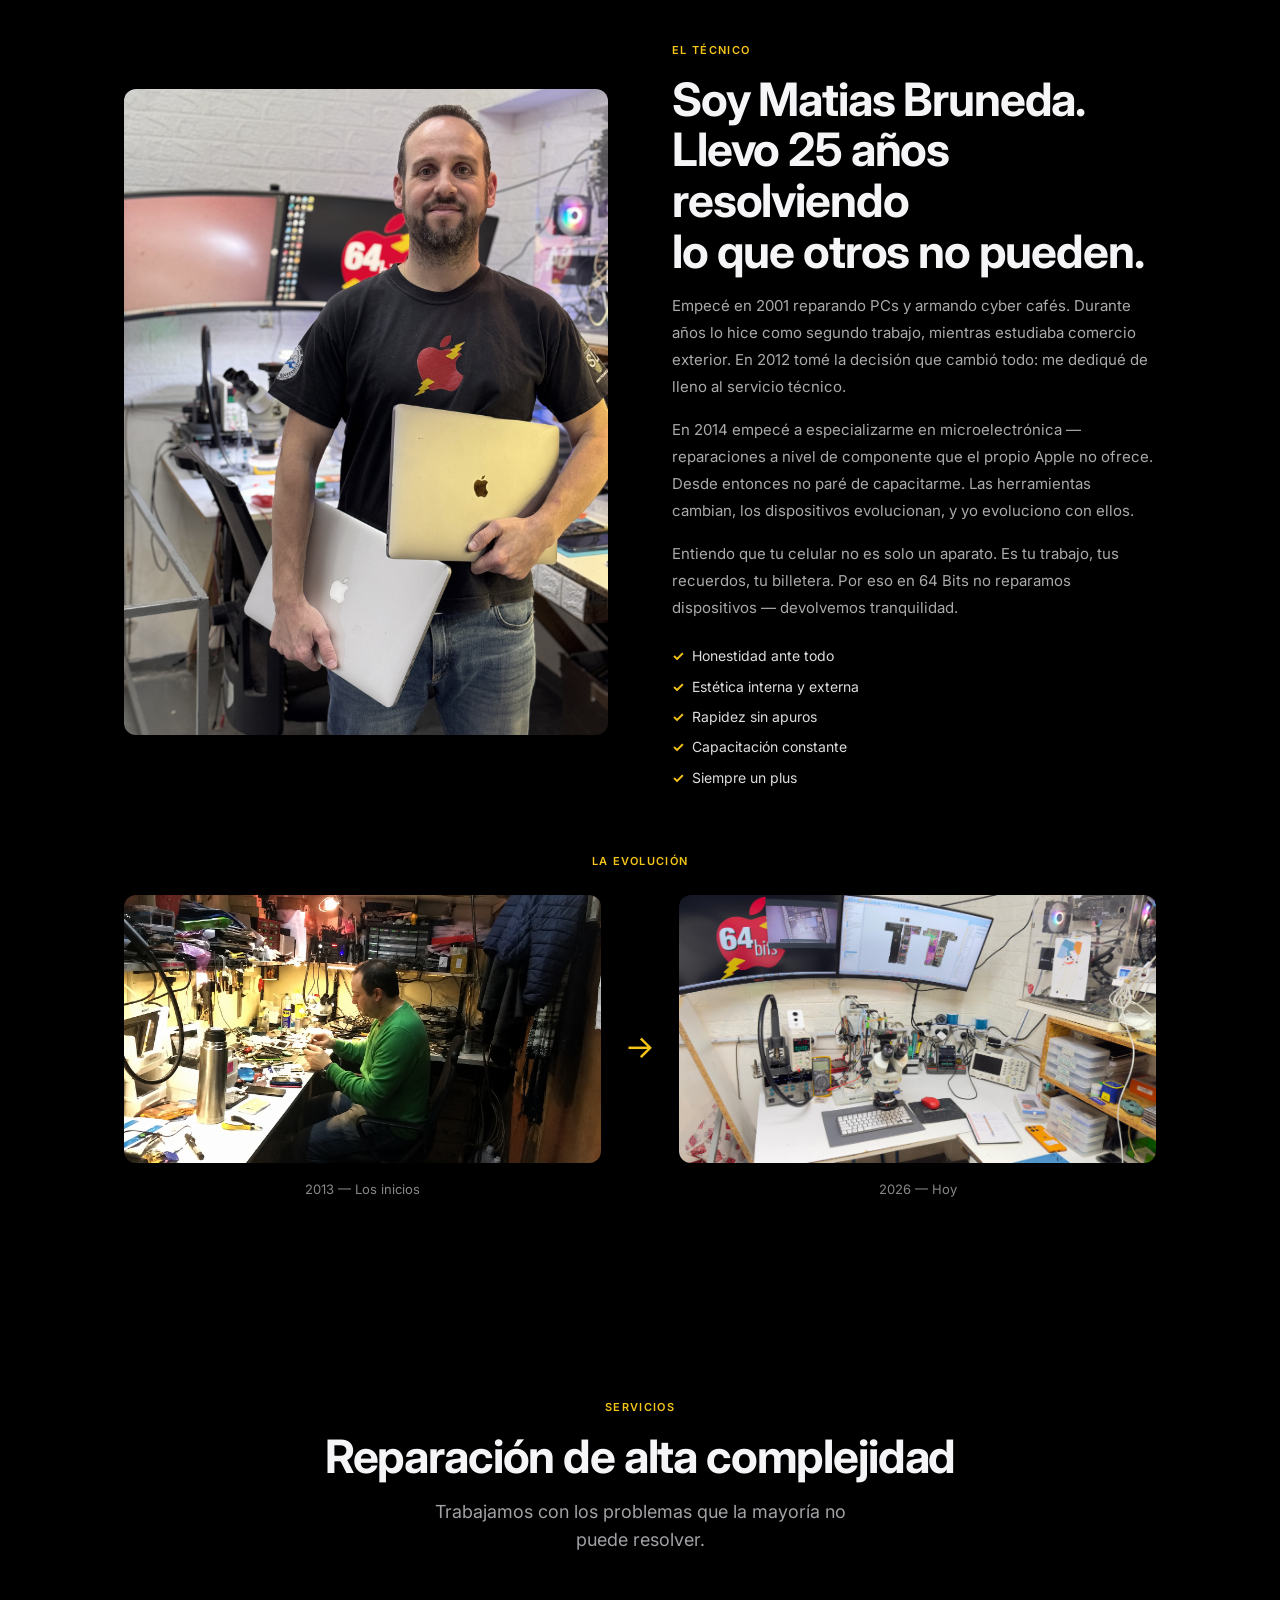
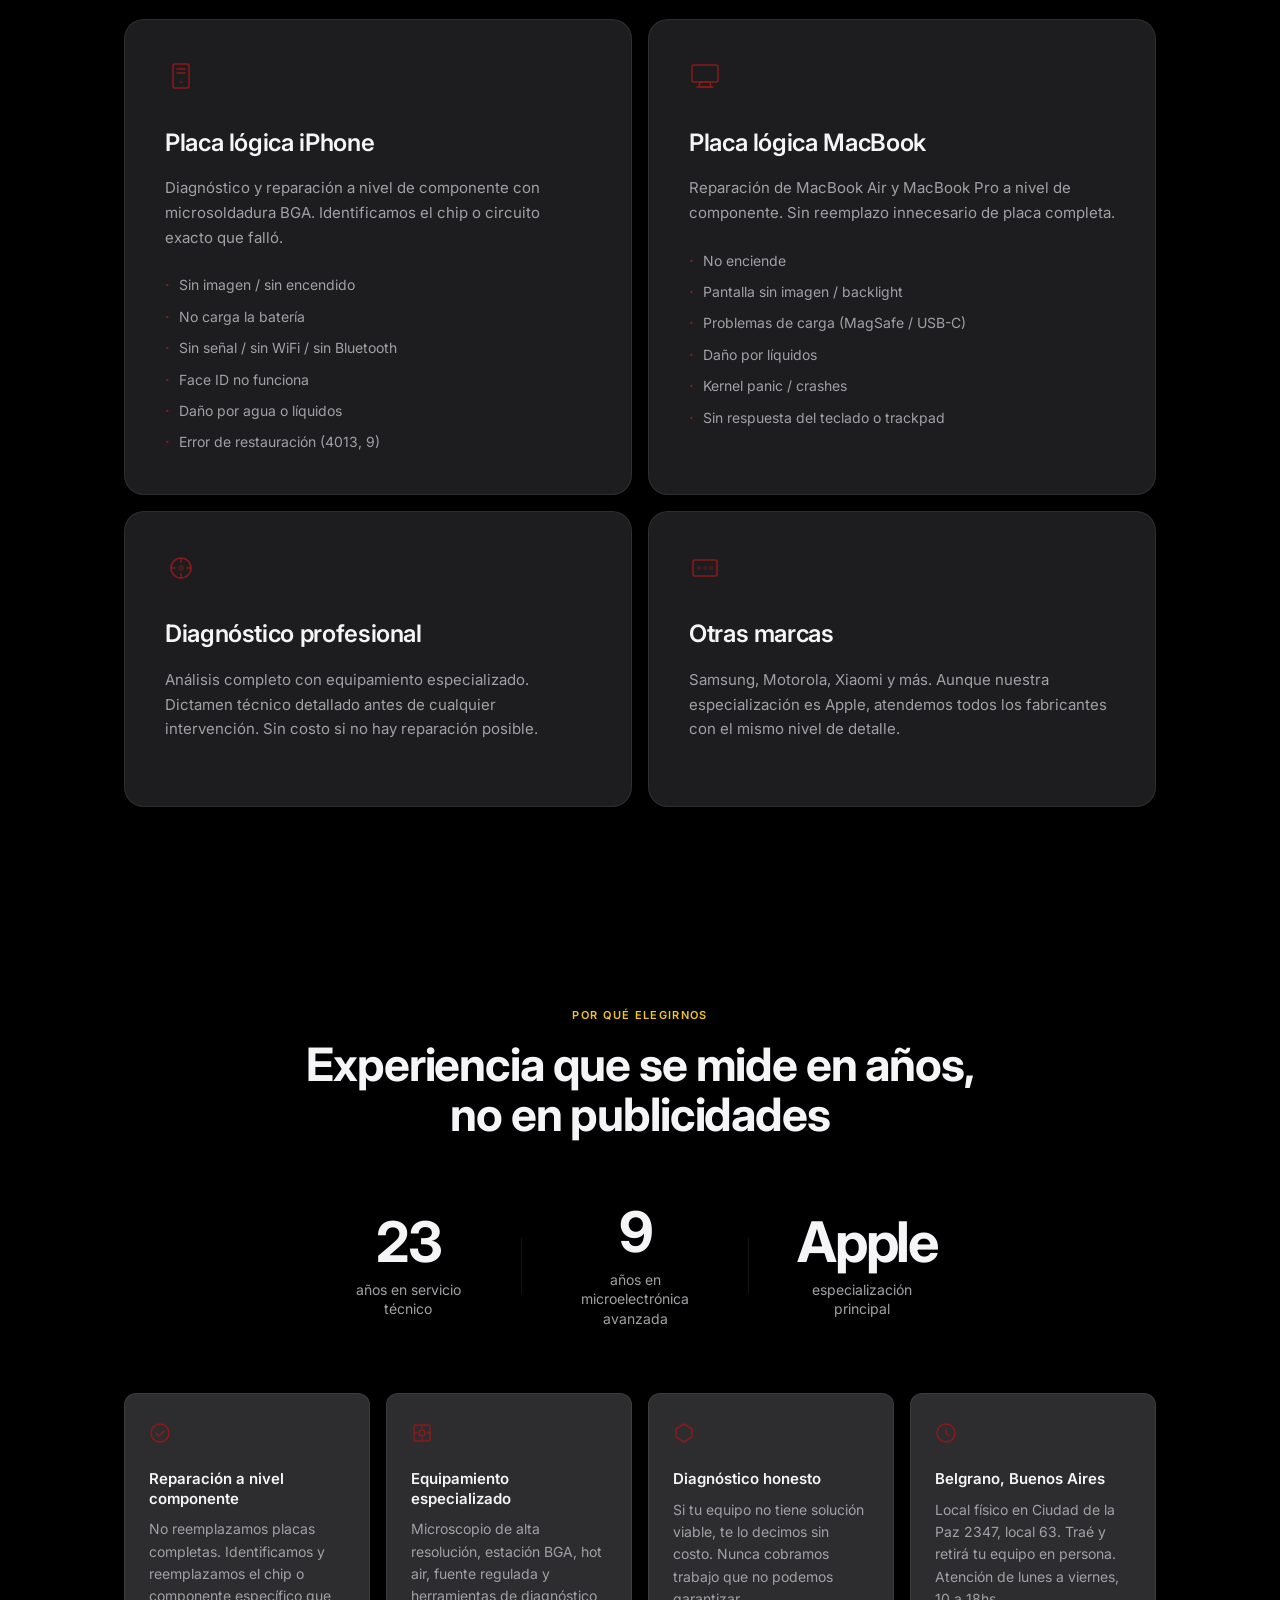
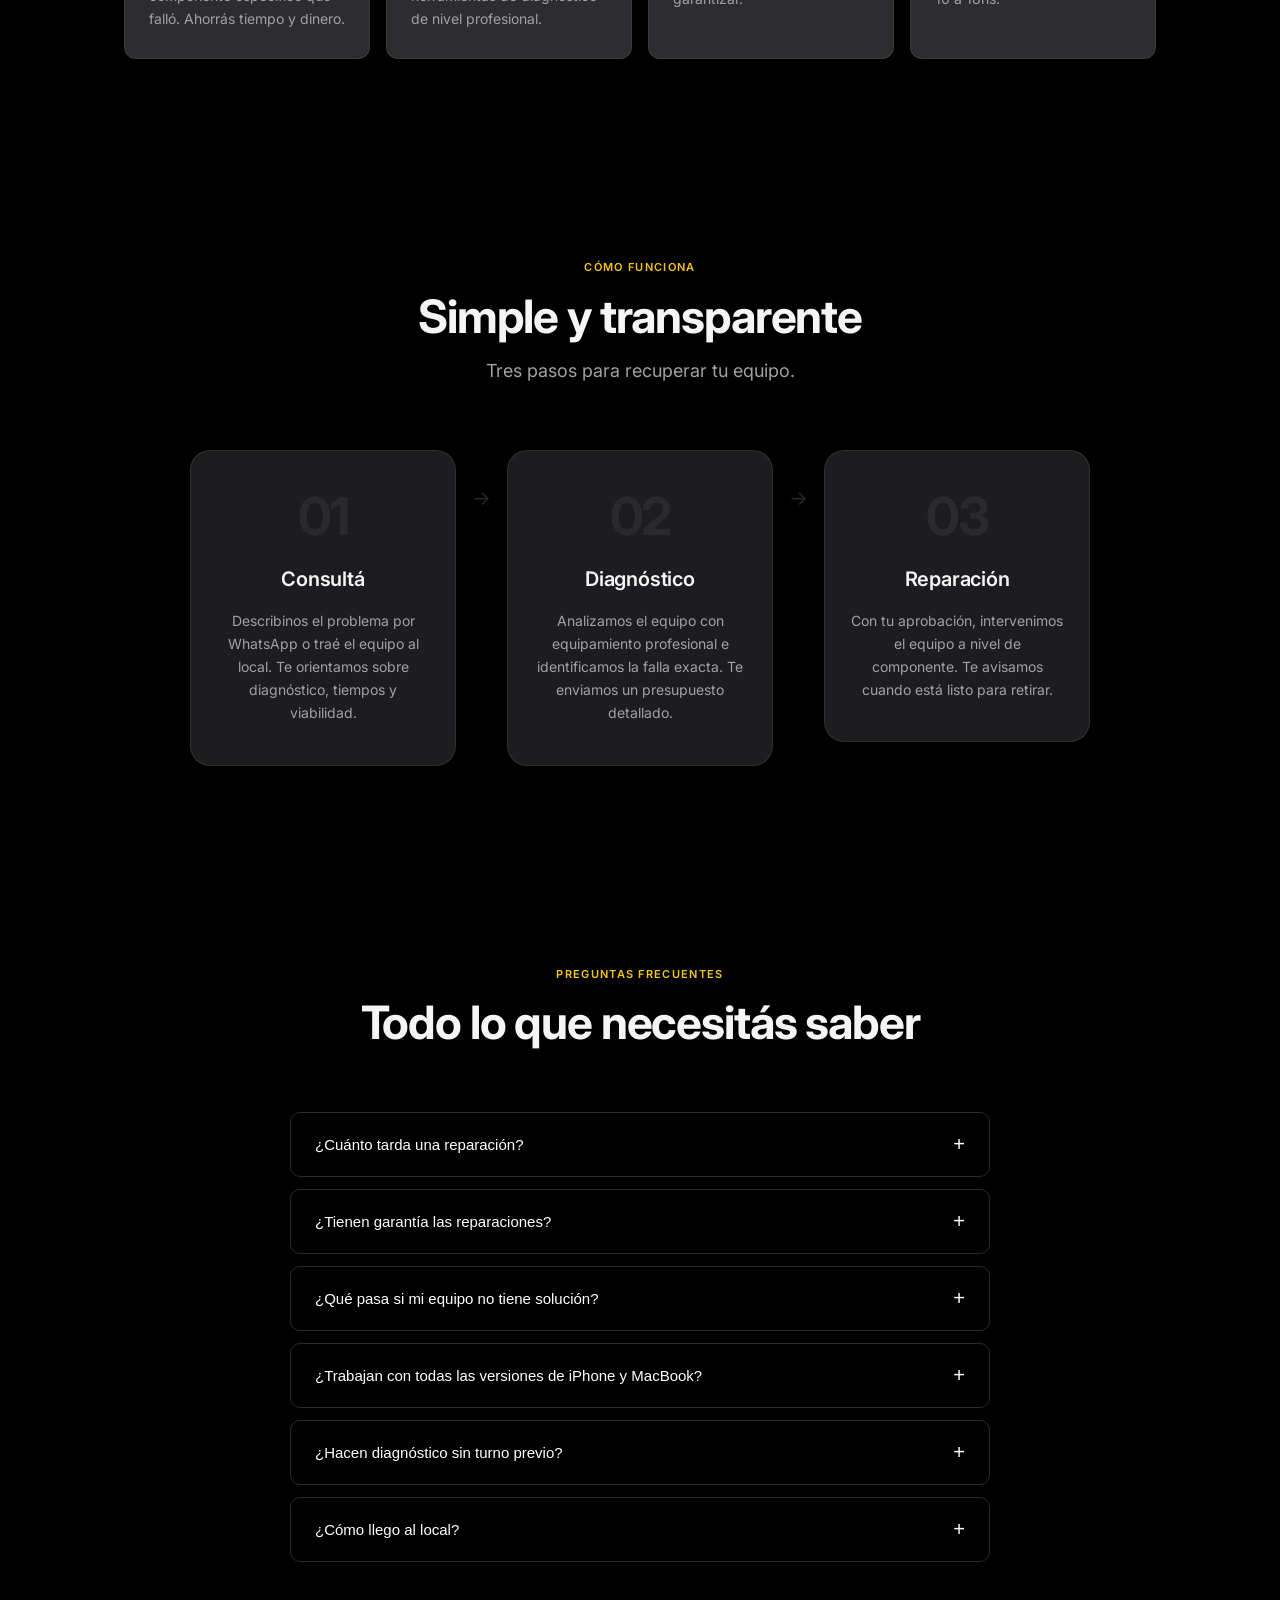
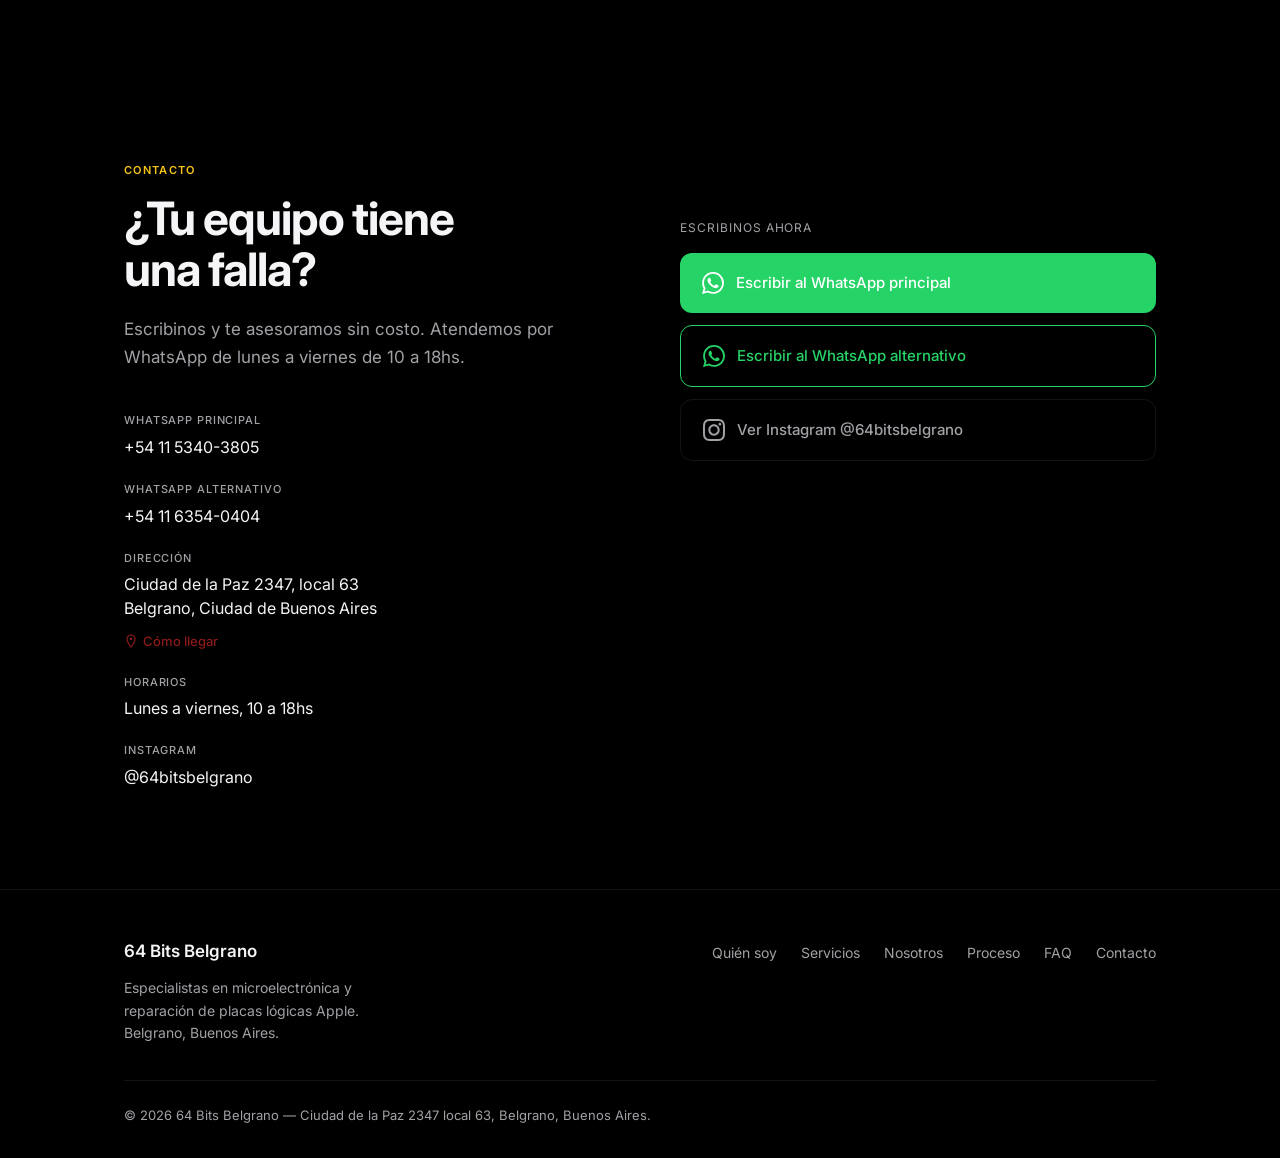
==== commit 380fa89f: "fix: H1 y H2 optimizados para SEO" ====
--- a/index.html
+++ b/index.html
@@ -182,13 +182,14 @@
 
   <div>
             <p class="hero-eyebrow">Microelectrónica de precisión · Belgrano, Buenos Aires</p>
-            <h1 class="hero-title">
-  Cuando otros<br>se rinden,<br><span class="accent">nosotros trabajamos.</span>
-</h1>
+            <h1 class="hero-title" style="font-size: 2.5rem; line-height: 1.2;">
+                Servicio Técnico Apple en Belgrano
+                <span class="accent" style="font-size: 1.8rem; display: block; margin-top: 10px;">Cuando otros se rinden, nosotros trabajamos.</span>
+            </h1>
 
             <h2 class="hero-seo">
-Reparación de iPhone y MacBook en Belgrano — Servicio Técnico Especializado
-</h2>
+                Reparación de Placas de iPhone y MacBook – Especialistas en Microelectrónica
+            </h2>
             <p class="hero-subtitle">Especialistas en reparación de placas lógicas de iPhone y MacBook. 25 años en servicio técnico, 10 en microelectrónica avanzada.</p>
             <div class="hero-actions">
                 <a href="/cotizacion" class="btn btn-yellow btn-large">⚡ Cotizá tu reparación ya mismo</a>
--- a/css/styles.css
+++ b/css/styles.css
@@ -18,6 +18,7 @@
     --radius-sm:    8px;
     --font:         'Inter', system-ui, -apple-system, BlinkMacSystemFont, sans-serif;
     --nav-h:        52px;
+    --yellow:       #F5C518;
 }
 
 html { scroll-behavior: smooth; }
@@ -154,20 +155,15 @@
     white-space: nowrap;
 }
 
-.btn-primary { background: var(--accent); color: #fff; }
-.btn-primary:hover { background: var(--accent-hover); }
-
-.btn-yellow { background: var(--yellow); color: #000; font-weight: 700; border: 1px solid var(--yellow); width: 100%; justify-content: center; }
+.btn-primary { background: var(--accent); color: var(--yellow); }
+.btn-primary:hover { background: var(--yellow); color: var(--accent); }
+
+.btn-yellow { background: var(--yellow); color: #000; font-weight: 700; border: 2px solid var(--yellow); width: 100%; justify-content: center; }
 .btn-yellow:hover { background: transparent; color: var(--yellow); }
-.btn-ghost { background: var(--accent); color: var(--yellow) !important; border: none; }
-.btn-ghost:hover { background: var(--yellow); color: var(--accent) !important; border: none; }
-
-.btn-ghost {
-    background: transparent;
-    color: var(--accent);
-    border: 1px solid rgba(139, 26, 26, 0.4);
-}
-.btn-ghost:hover { background: rgba(139, 26, 26, 0.08); border-color: var(--accent); }
+.btn-ghost { background: var(--accent); color: var(--yellow); border: none; }
+.btn-ghost:hover { background: var(--yellow); color: var(--accent); border: none; }
+
+
 
 .btn-large { padding: 14px 28px; font-size: 16px; }
 
@@ -214,14 +210,20 @@
 .hero-actions {
     display: flex;
     flex-direction: column;
-    gap: 14px;
-    align-items: flex-start;
+    gap: 12px;
+    align-items: stretch;
+    width: 100%;
+    max-width: 600px;
 }
 
 .hero-actions-row {
     display: flex;
     gap: 12px;
-    flex-wrap: wrap;
+    width: 100%;
+}
+
+.hero-actions-row .btn {
+    flex: 1;
 }
 
 /* === MAT-IA BUTTON (hero) === */
@@ -1074,8 +1076,8 @@
 
     .hero-title { font-size: 38px; }
     .hero-actions { align-items: stretch; }
-    .matia-btn { justify-content: center; }
     .hero-actions-row { flex-direction: column; }
+    .hero-actions-row .btn { width: 100%; justify-content: center; }
     .hero-actions .btn { justify-content: center; }
     .whatsapp-btn, .social-btn { font-size: 14px; padding: 15px 16px; }
     .service-card { padding: 28px 24px; }
@@ -1242,3 +1244,6 @@
 
 /* === NO FADE === */
 .no-fade { opacity: 1 !important; transform: none !important; }
+.hero-actions { display: flex; flex-direction: column; gap: 12px; width: 100%; max-width: 480px; }
+.hero-actions-row { display: flex; gap: 12px; width: 100%; }
+.hero-actions-row .btn { flex: 1; justify-content: center; }
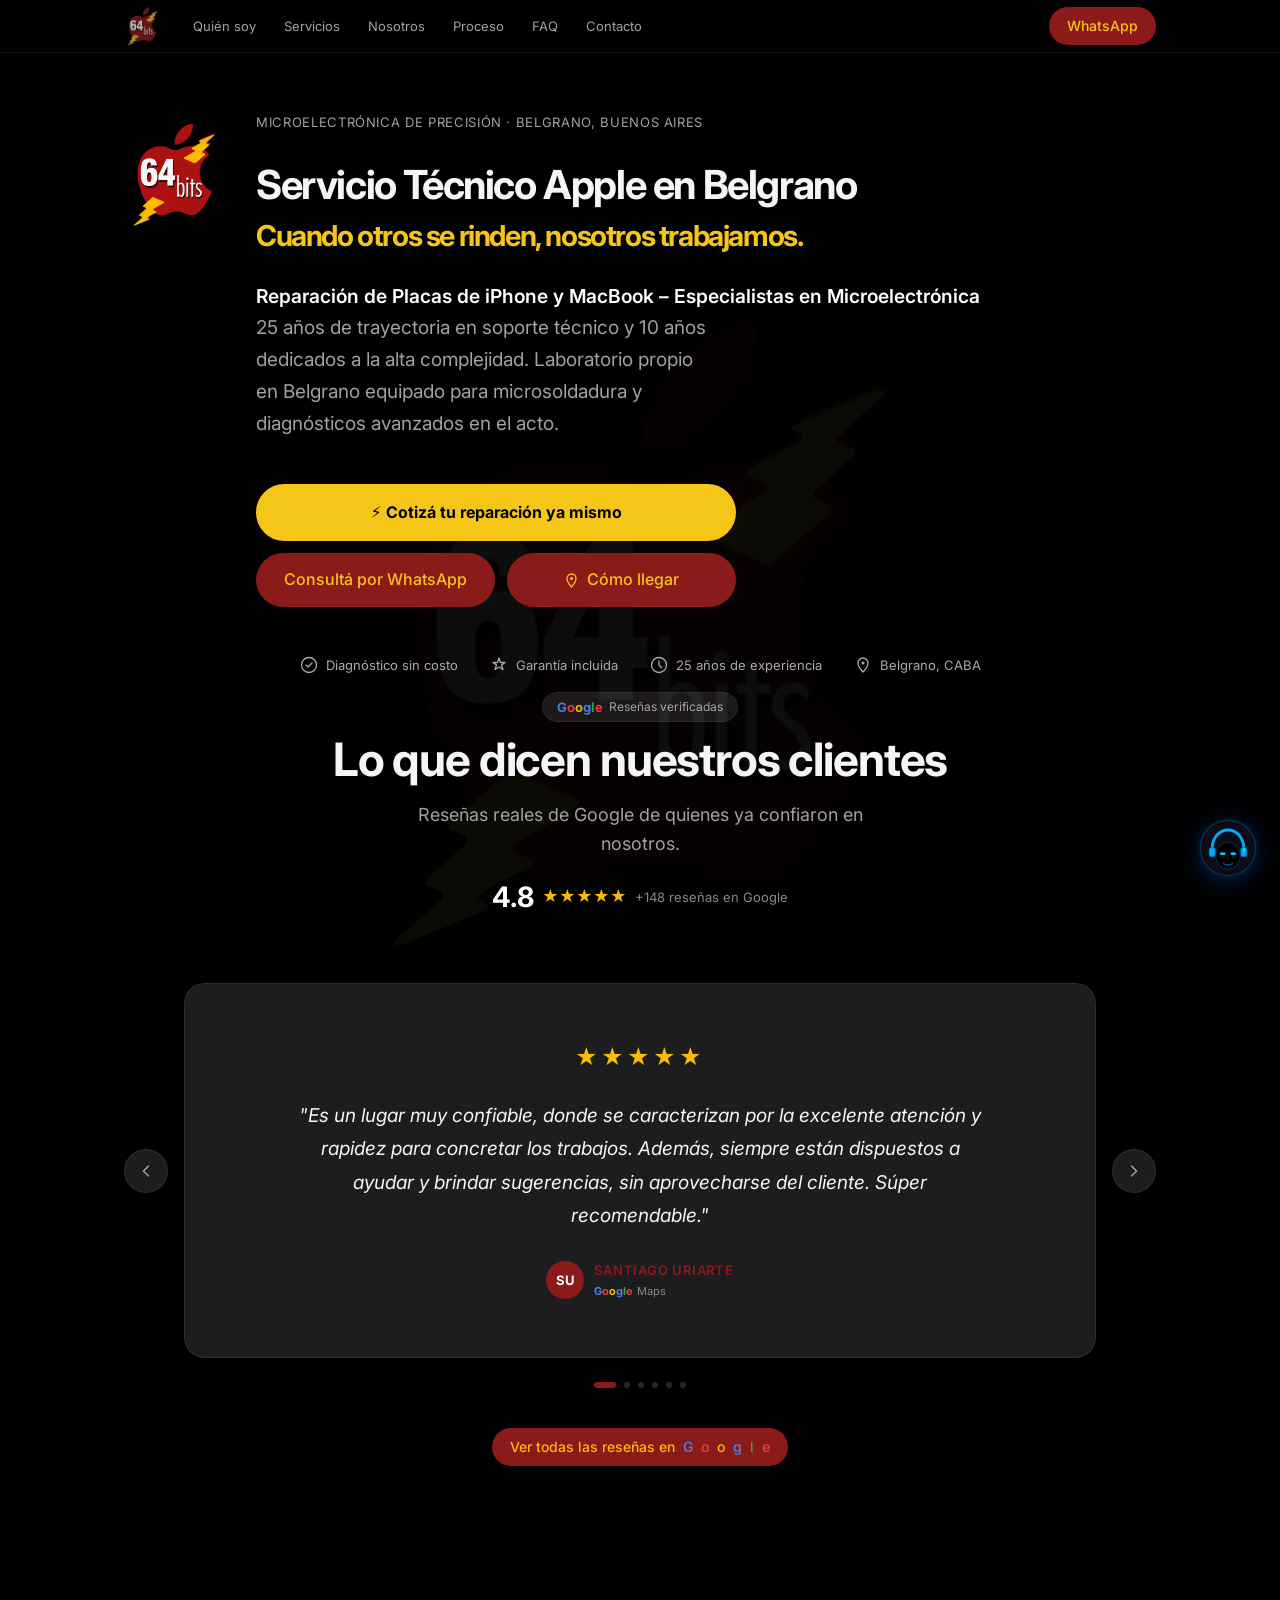
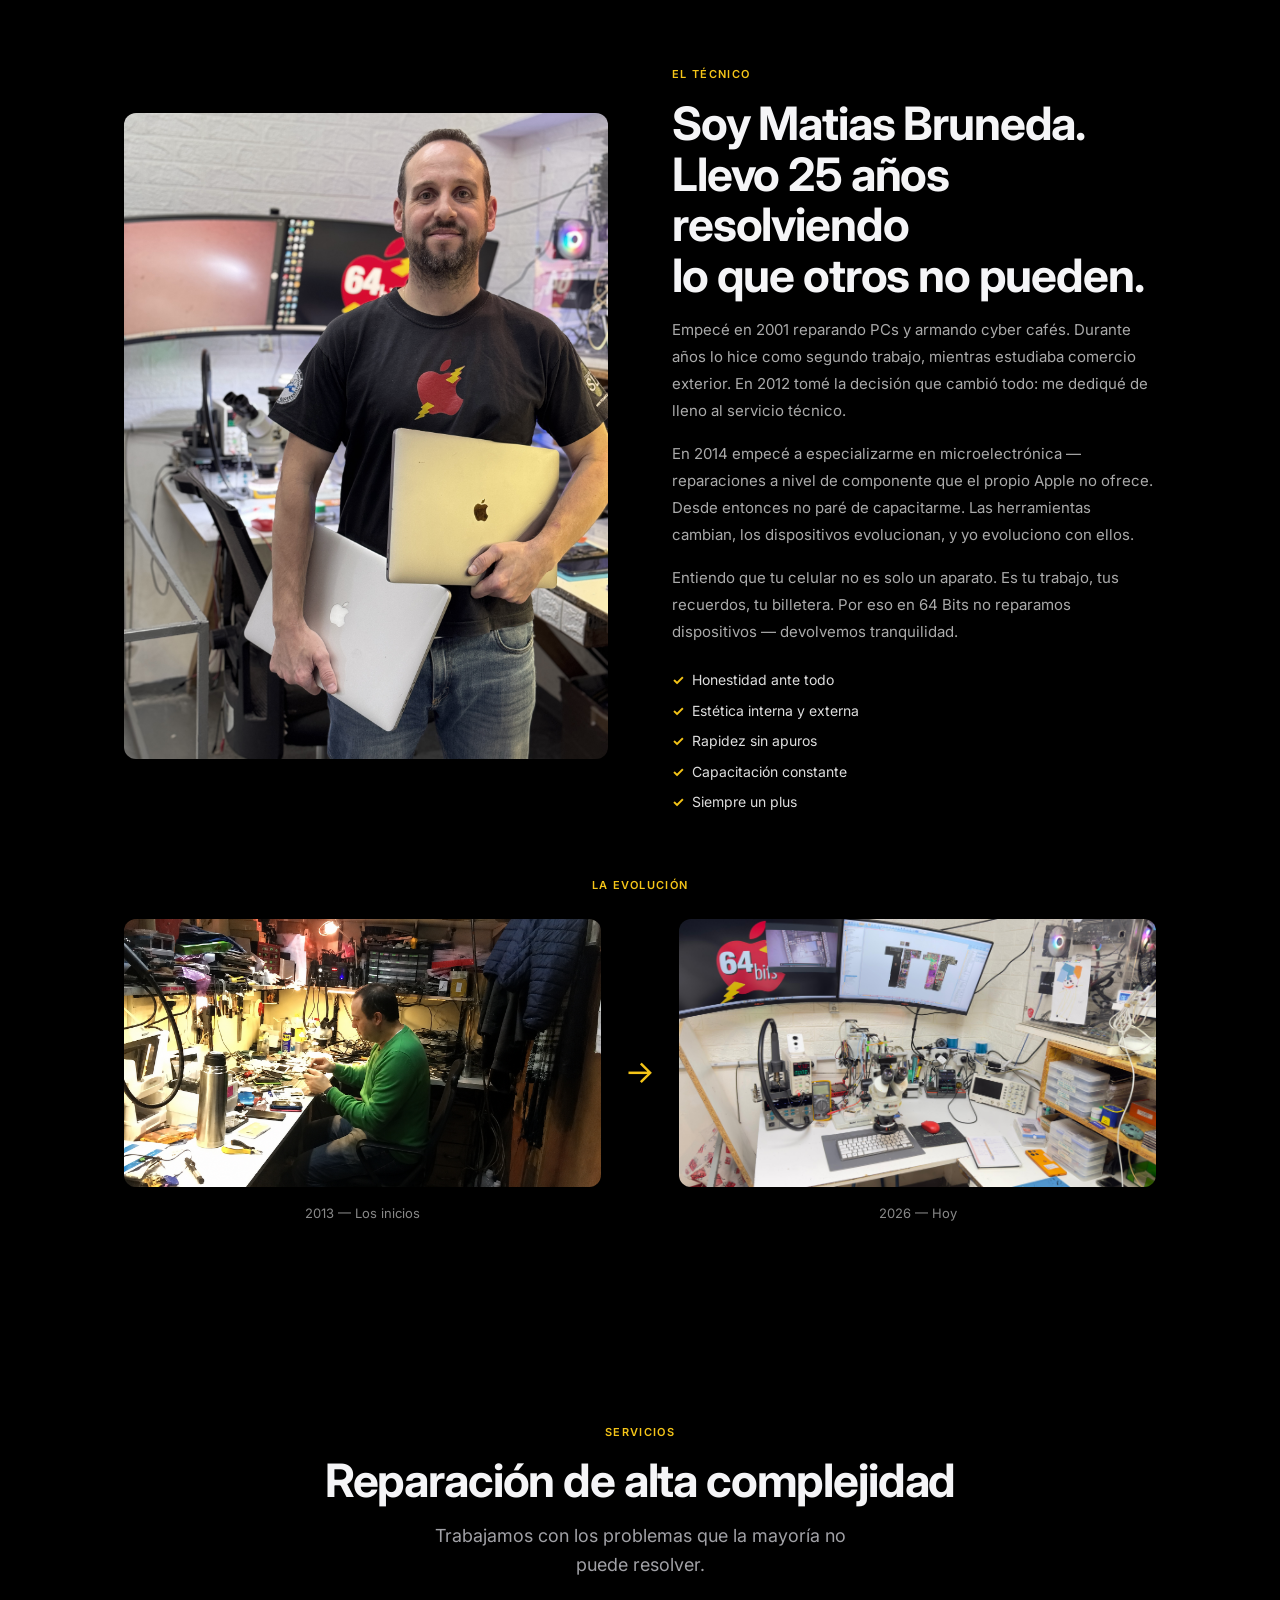
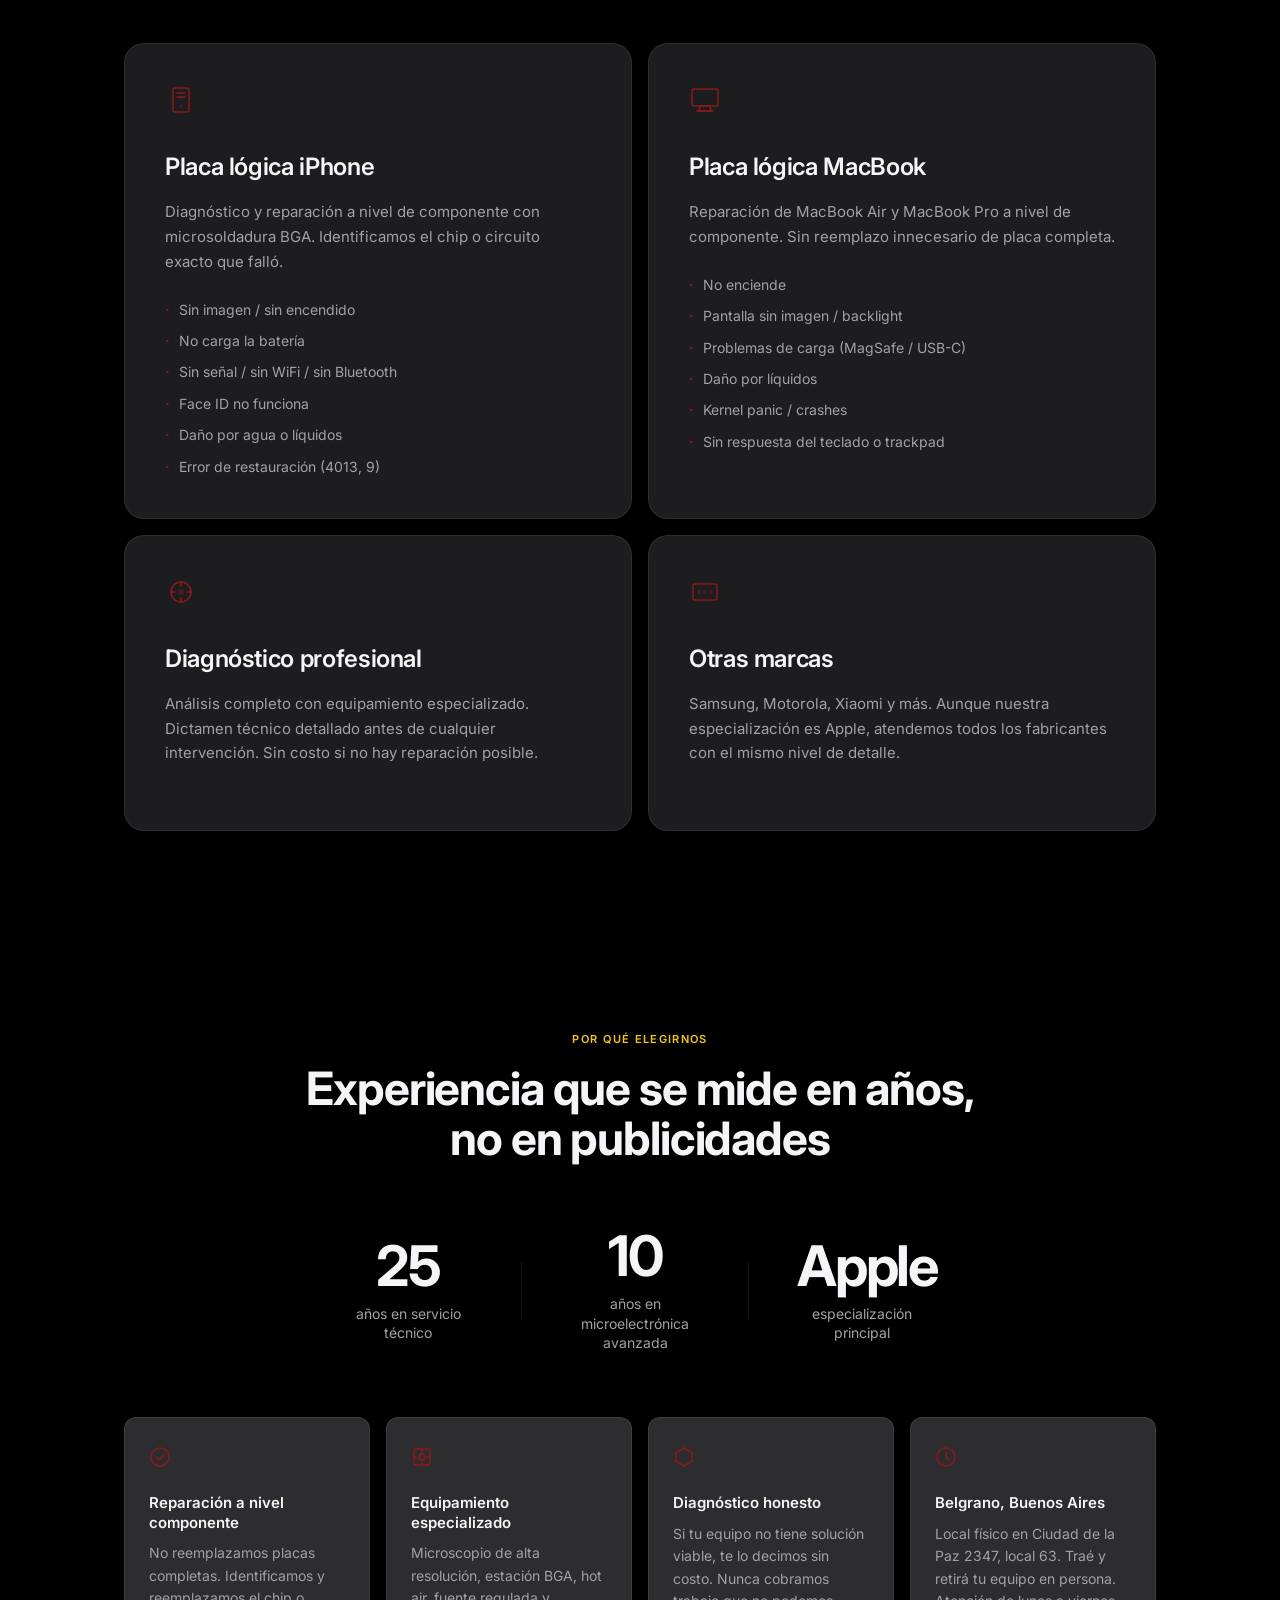
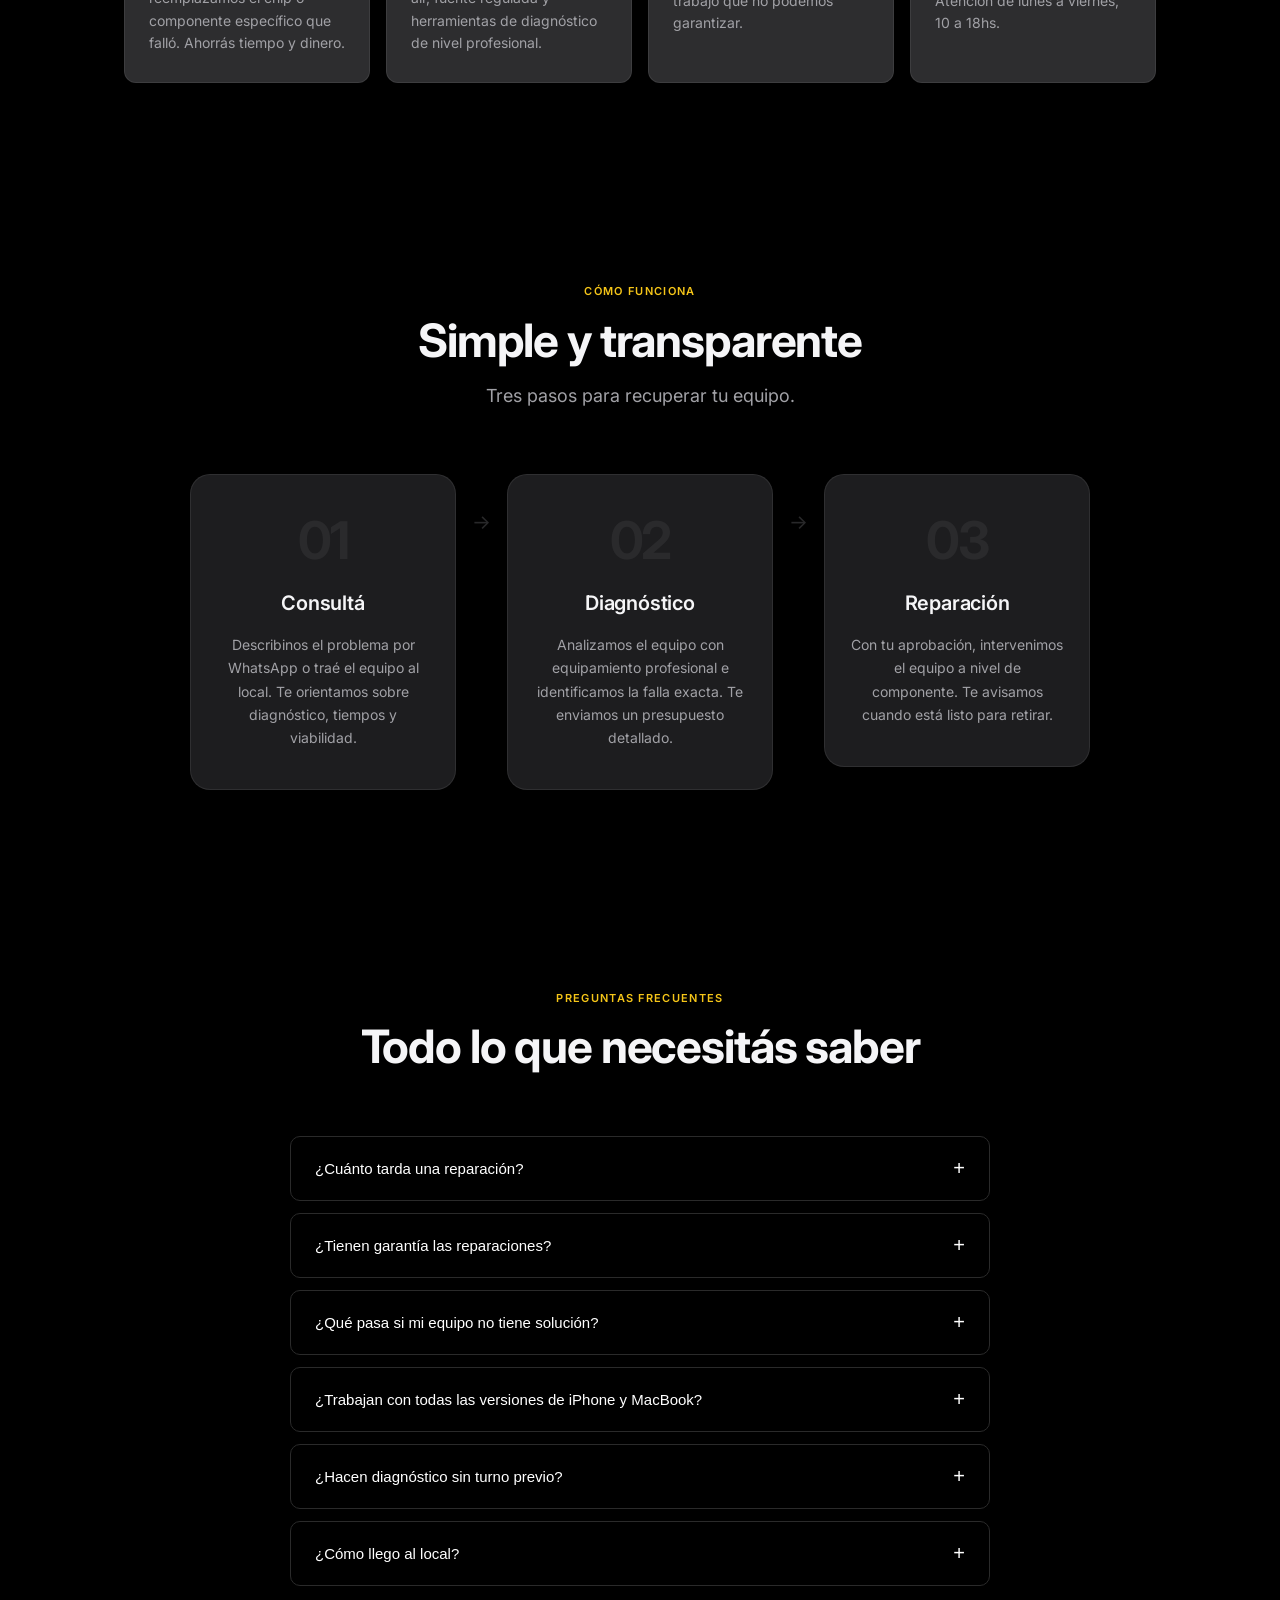
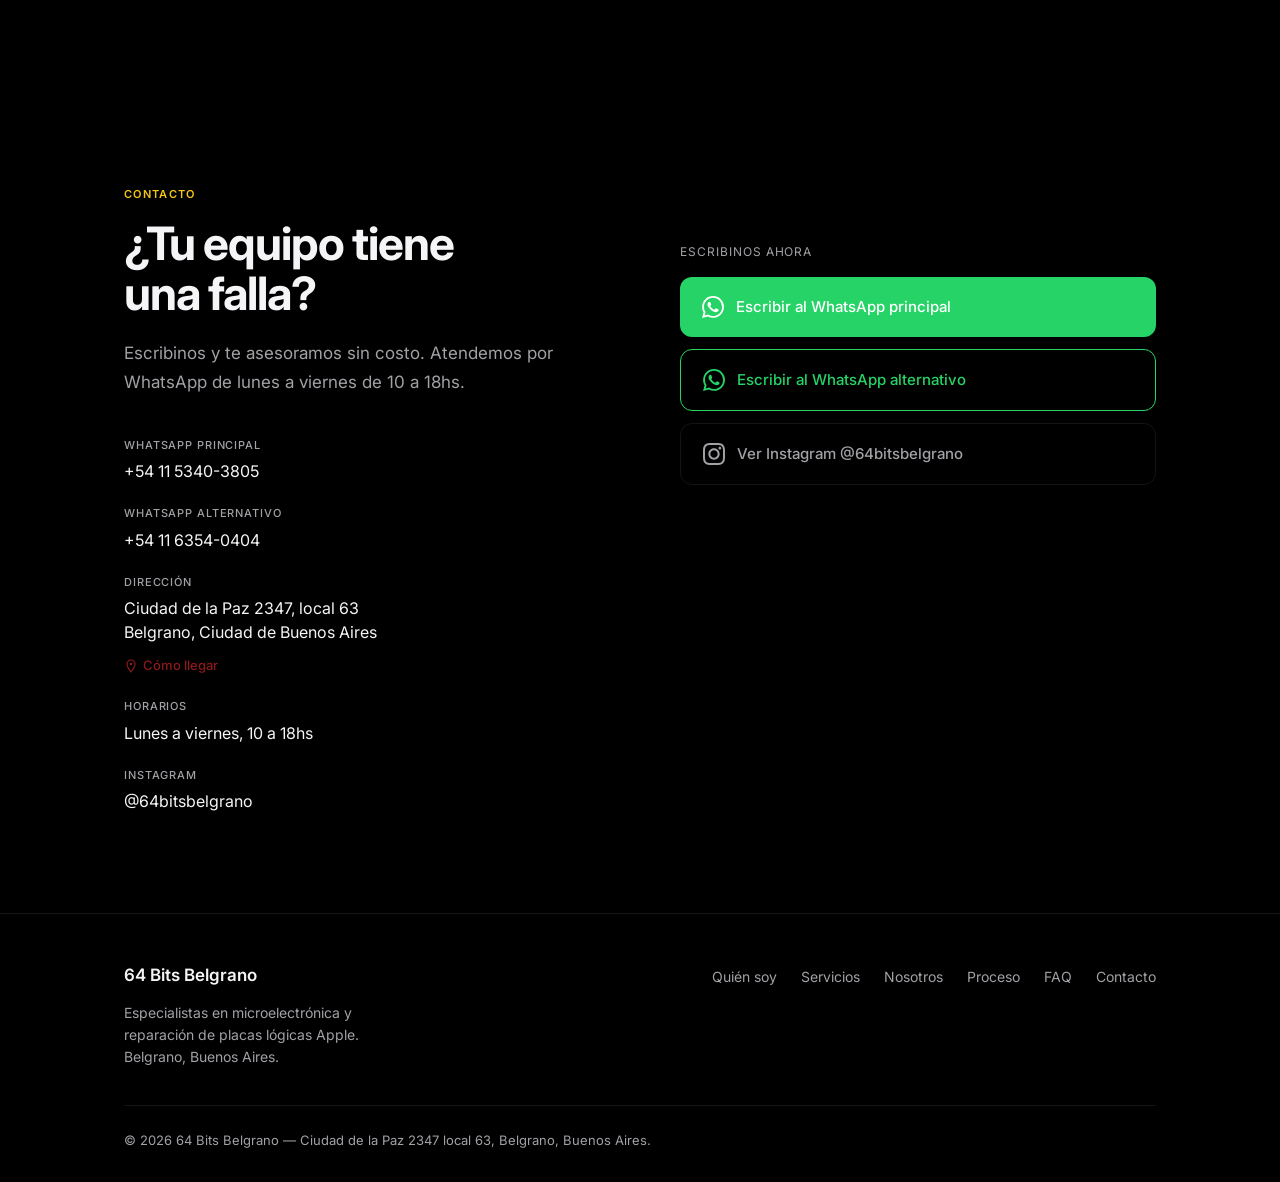
==== commit d772a643: "fix: H2 hero estilo mejorado y párrafo subtítulo sin repetición" ====
--- a/index.html
+++ b/index.html
@@ -187,10 +187,10 @@
                 <span class="accent" style="font-size: 1.8rem; display: block; margin-top: 10px;">Cuando otros se rinden, nosotros trabajamos.</span>
             </h1>
 
-            <h2 class="hero-seo">
+            <h2 class="hero-seo" style="font-size: 1.2rem; color: #ffffff; font-weight: 600; margin-top: 8px;">
                 Reparación de Placas de iPhone y MacBook – Especialistas en Microelectrónica
             </h2>
-            <p class="hero-subtitle">Especialistas en reparación de placas lógicas de iPhone y MacBook. 25 años en servicio técnico, 10 en microelectrónica avanzada.</p>
+            <p class="hero-subtitle">25 años de trayectoria en soporte técnico y 10 años dedicados a la alta complejidad. Laboratorio propio en Belgrano equipado para microsoldadura y diagnósticos avanzados en el acto.</p>
             <div class="hero-actions">
                 <a href="/cotizacion" class="btn btn-yellow btn-large">⚡ Cotizá tu reparación ya mismo</a>
                 <div class="hero-actions-row">
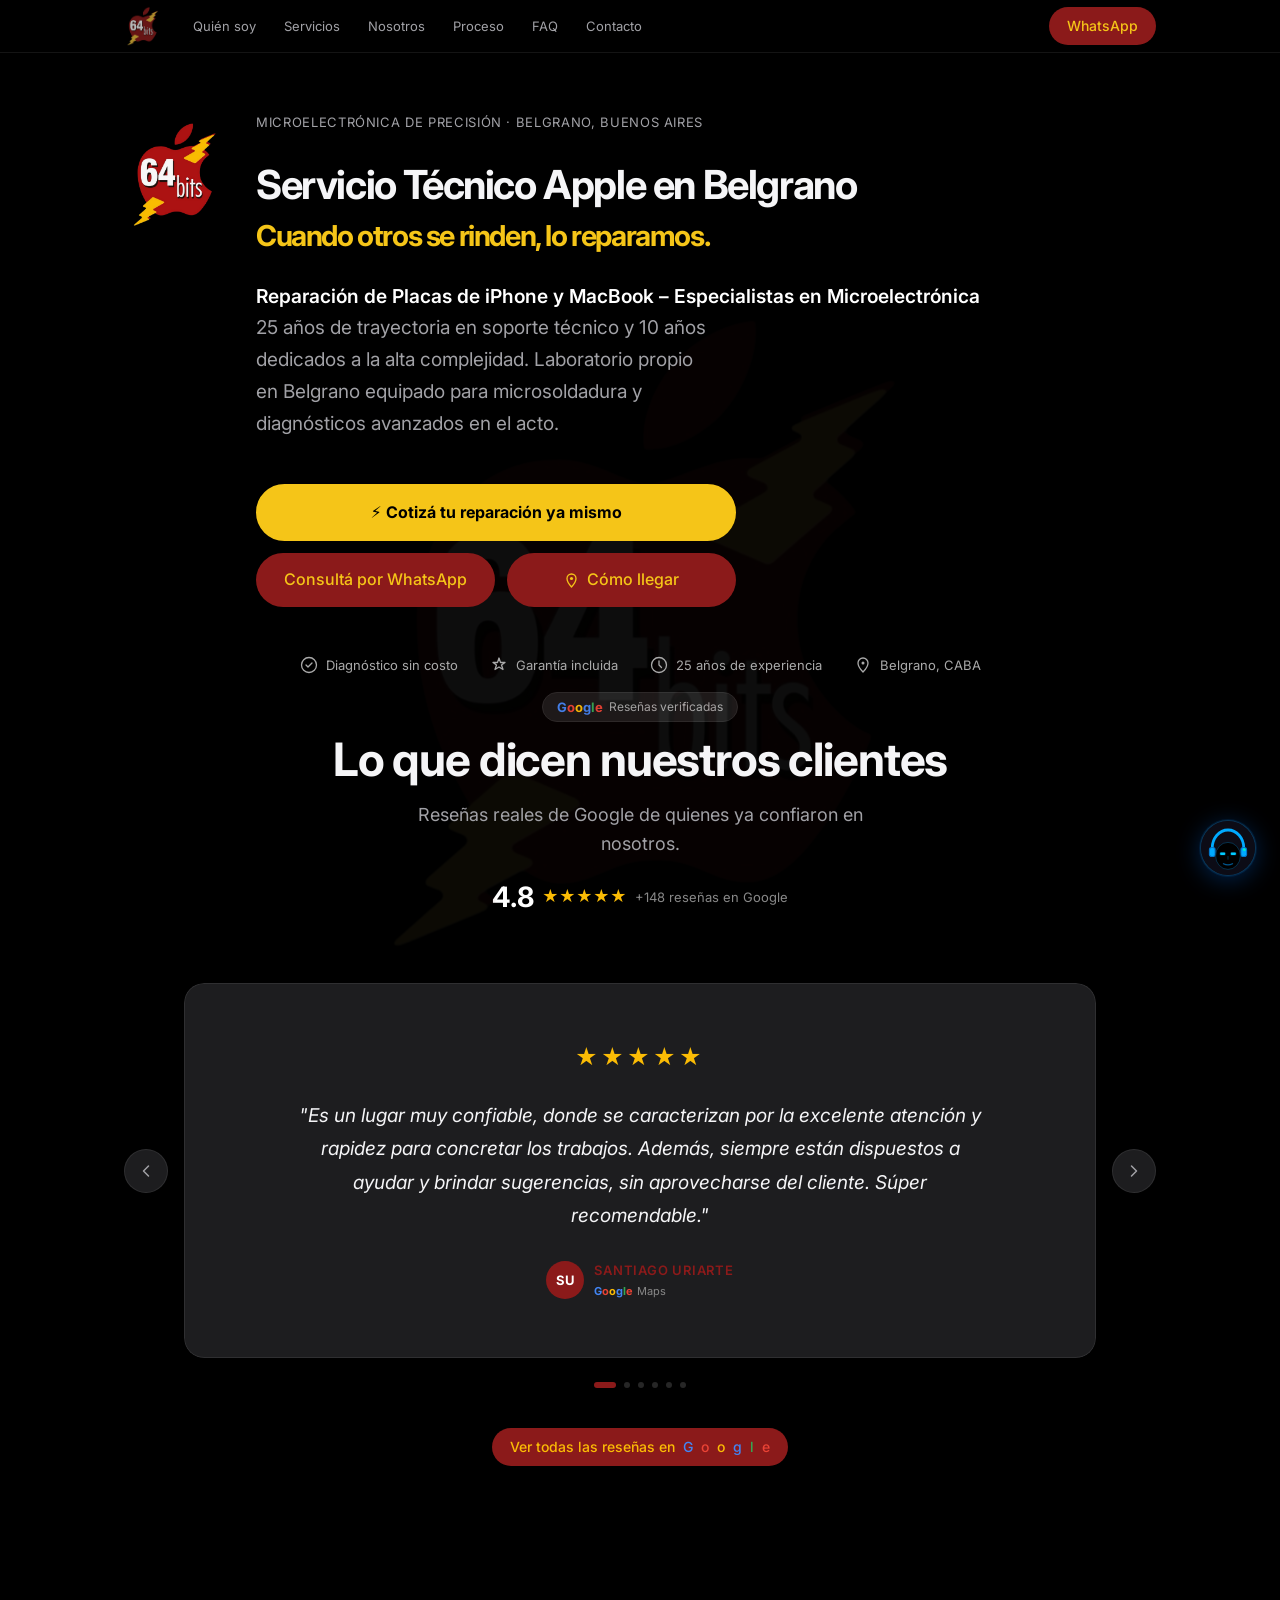
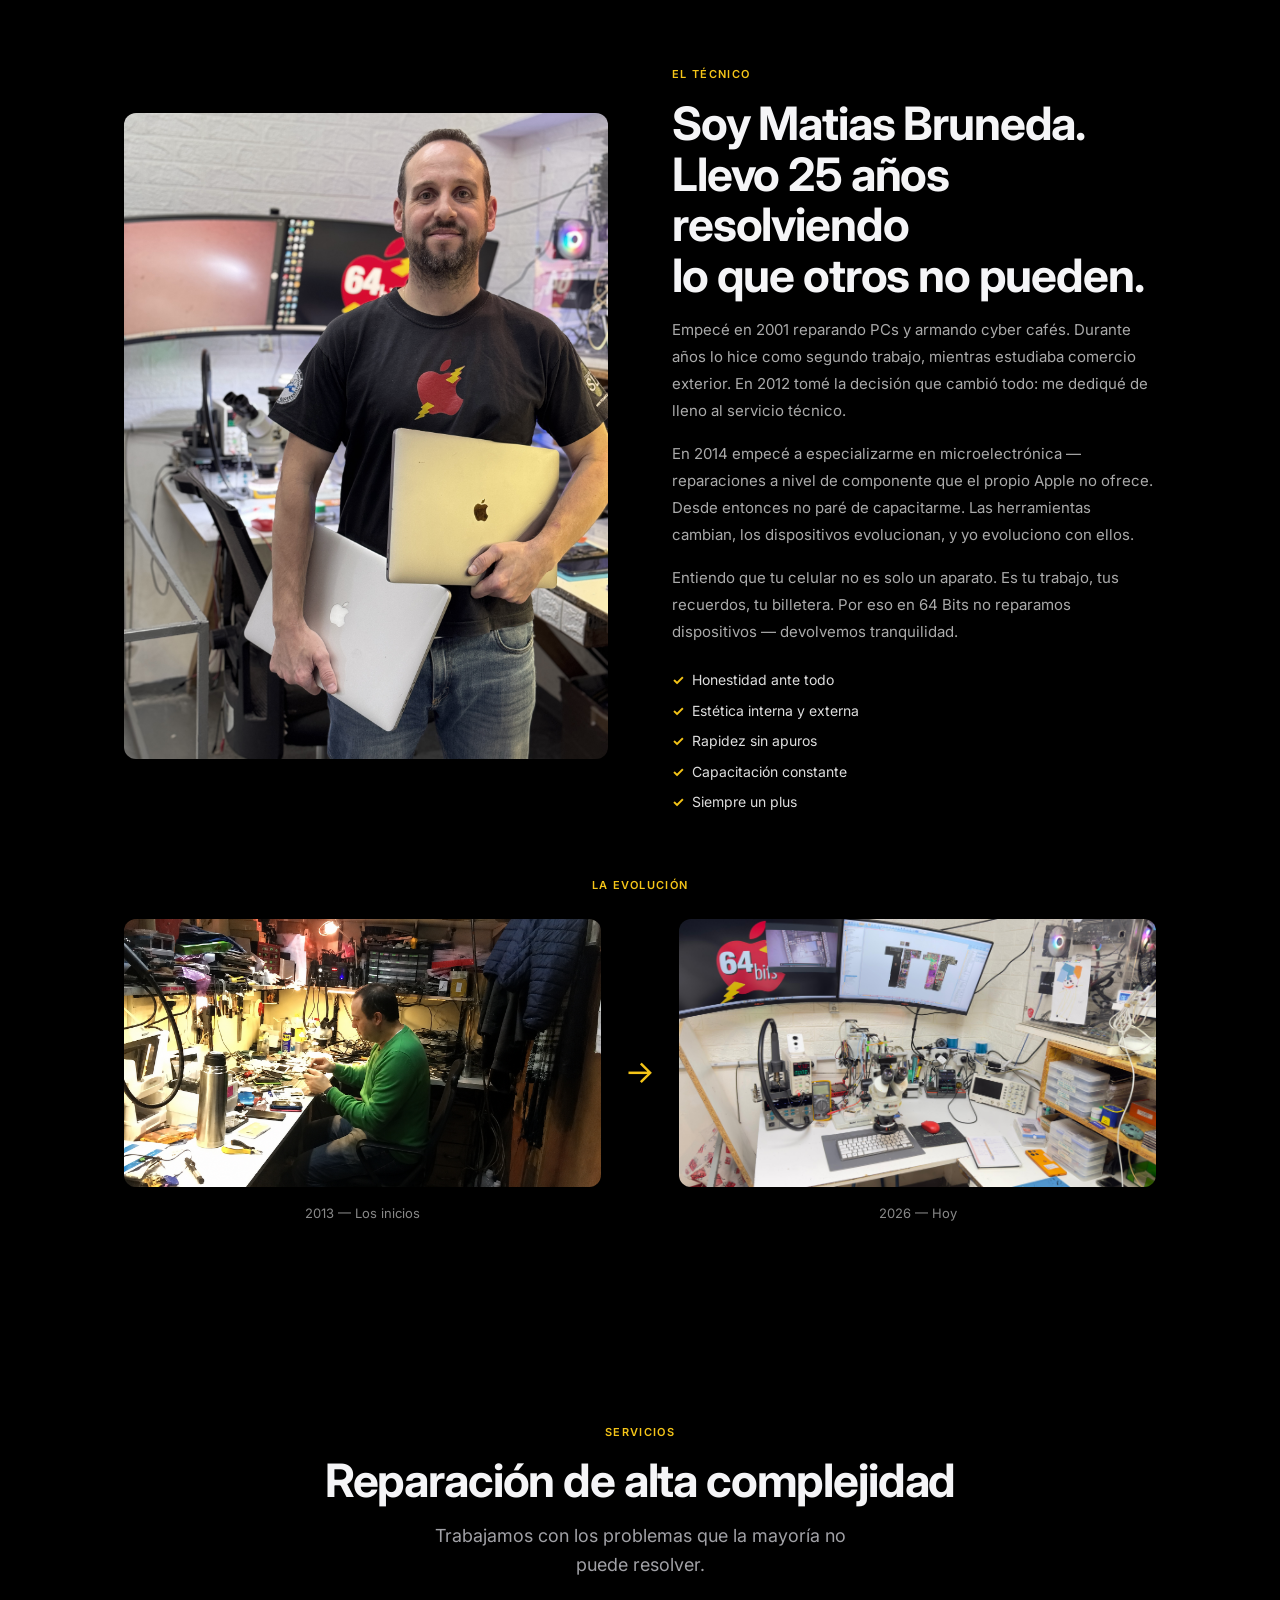
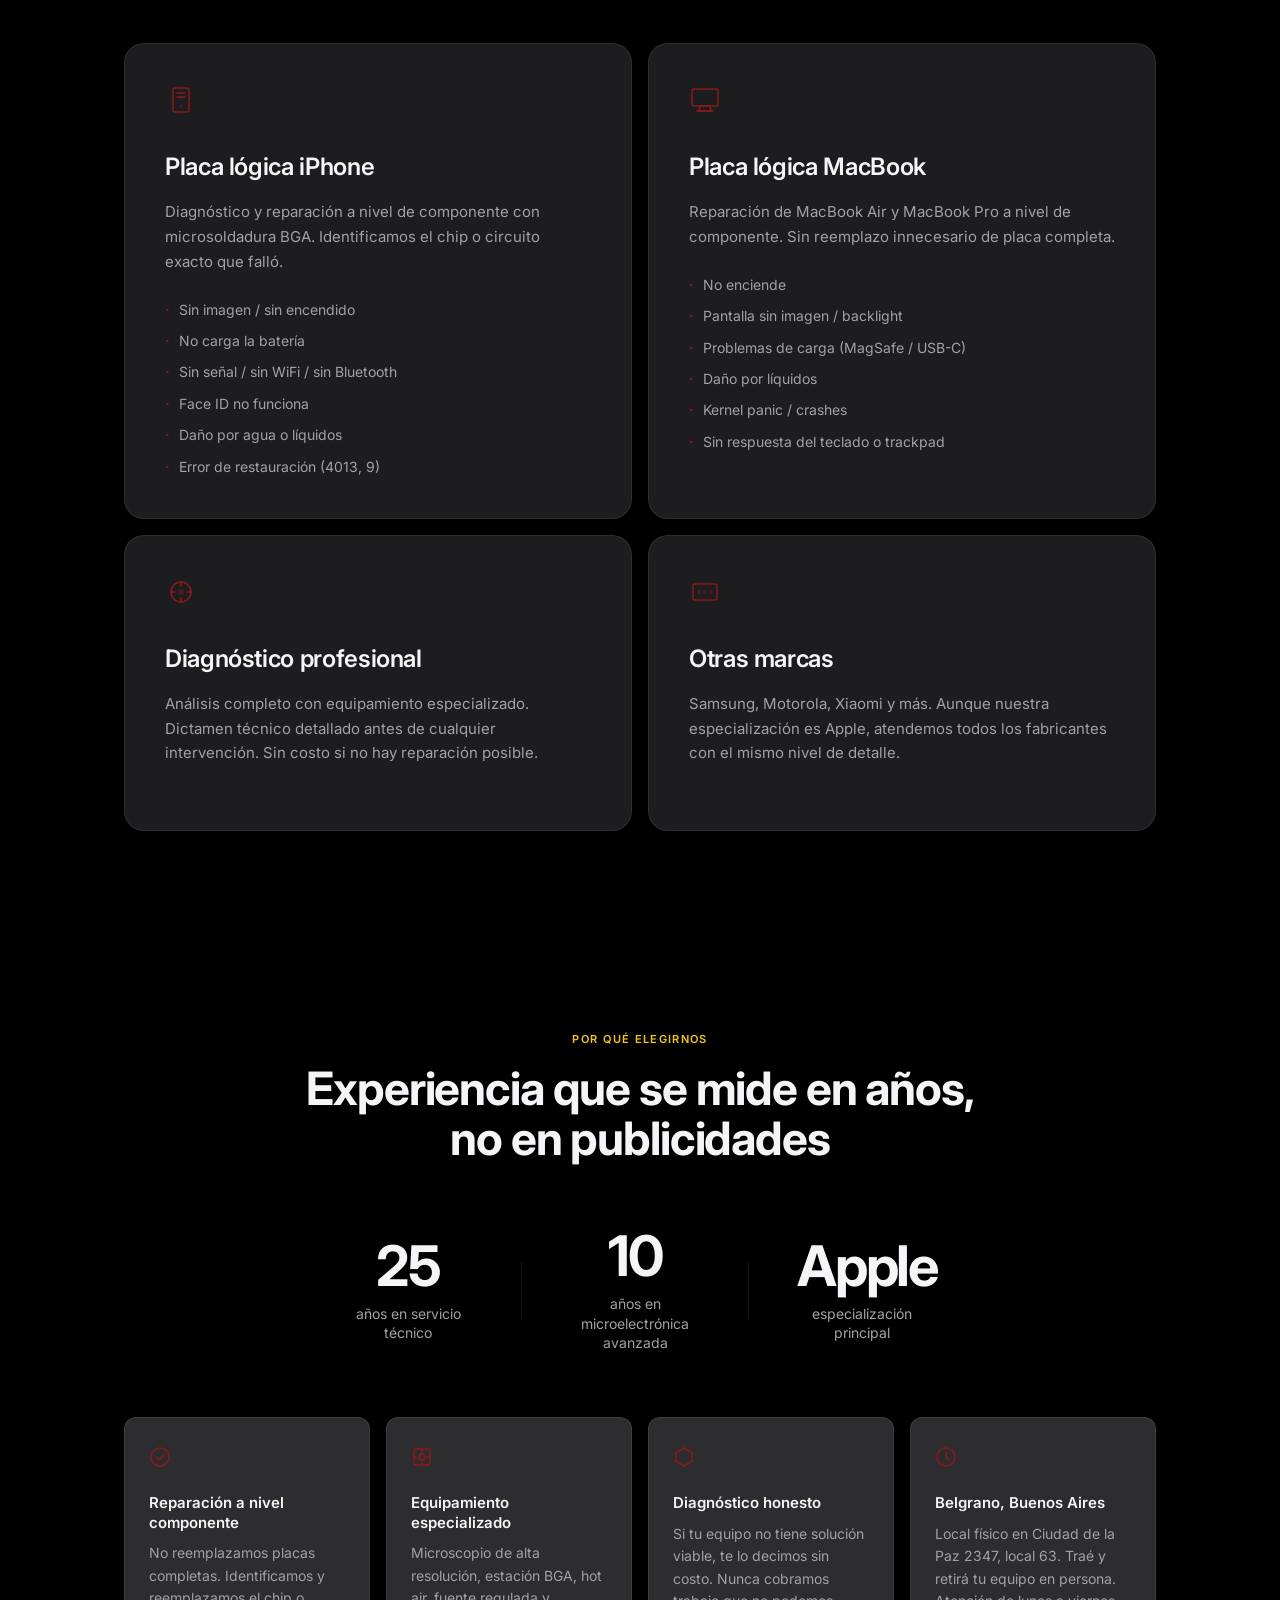
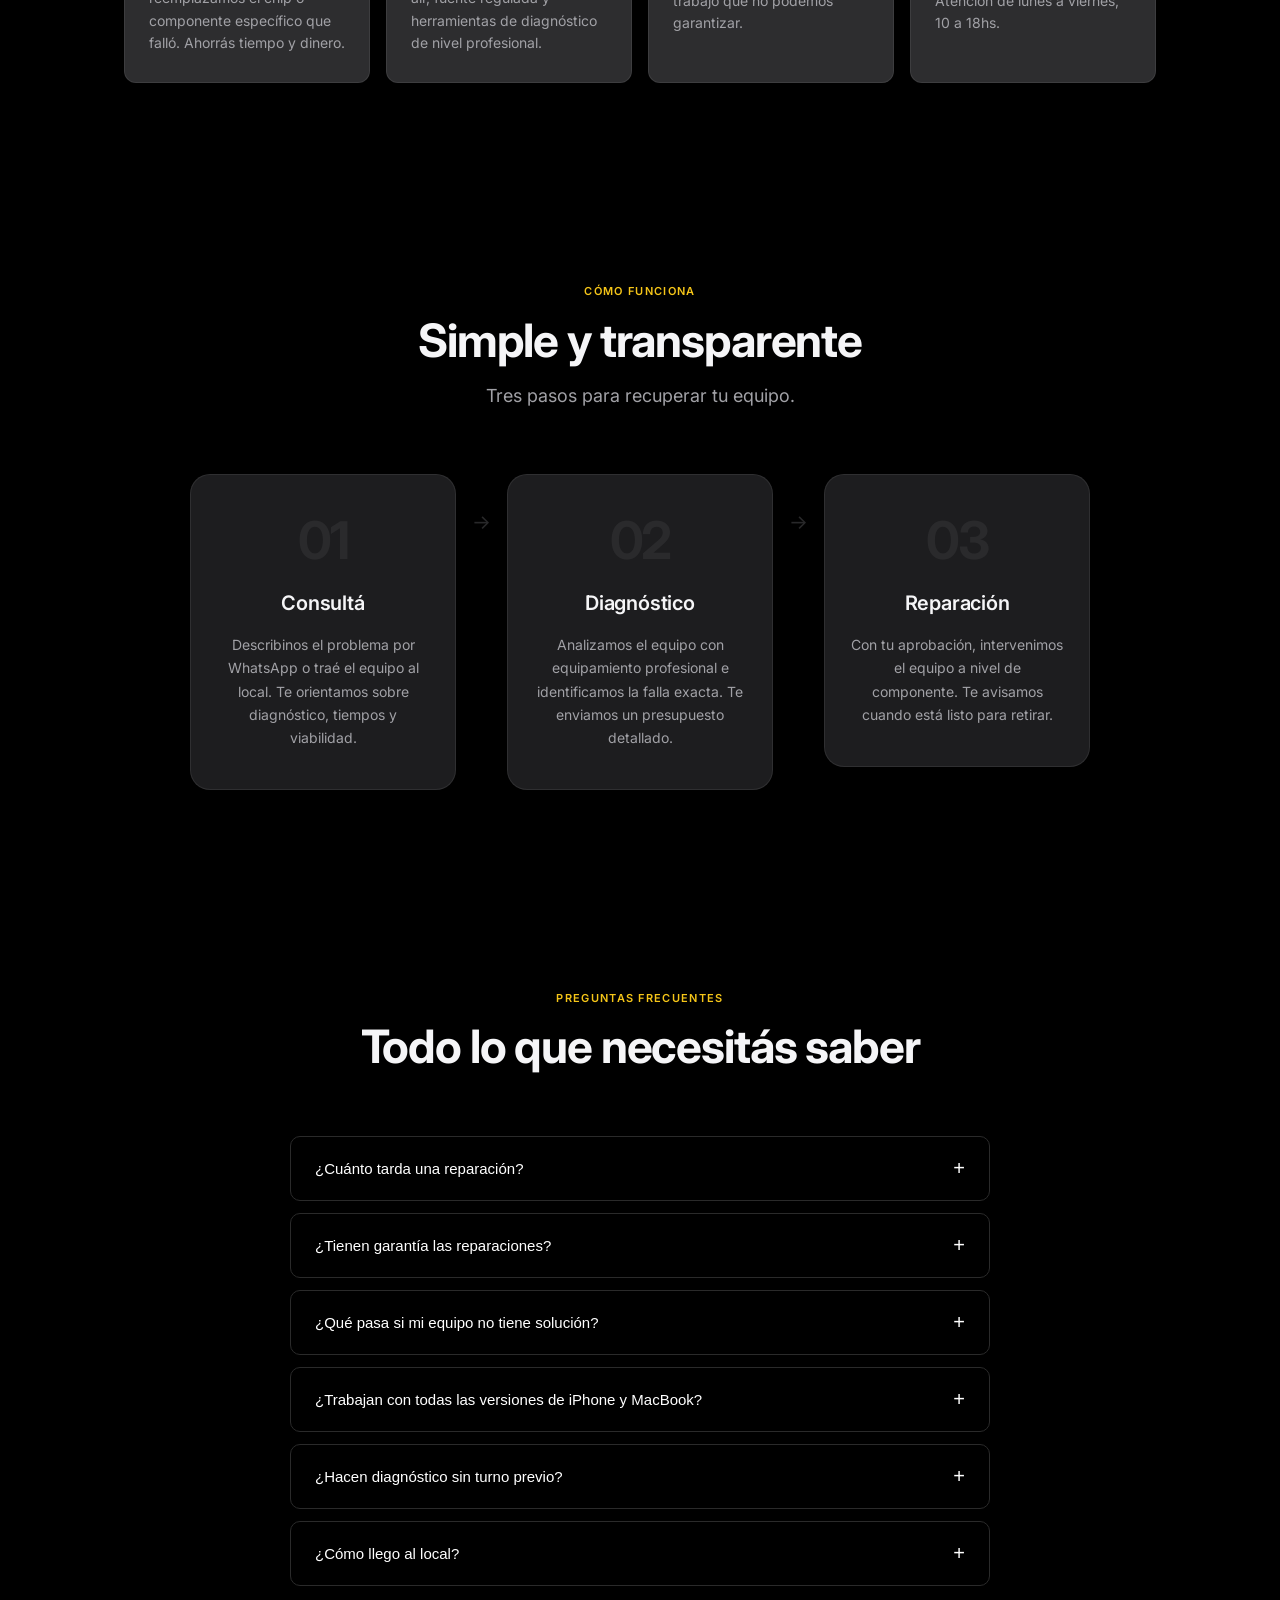
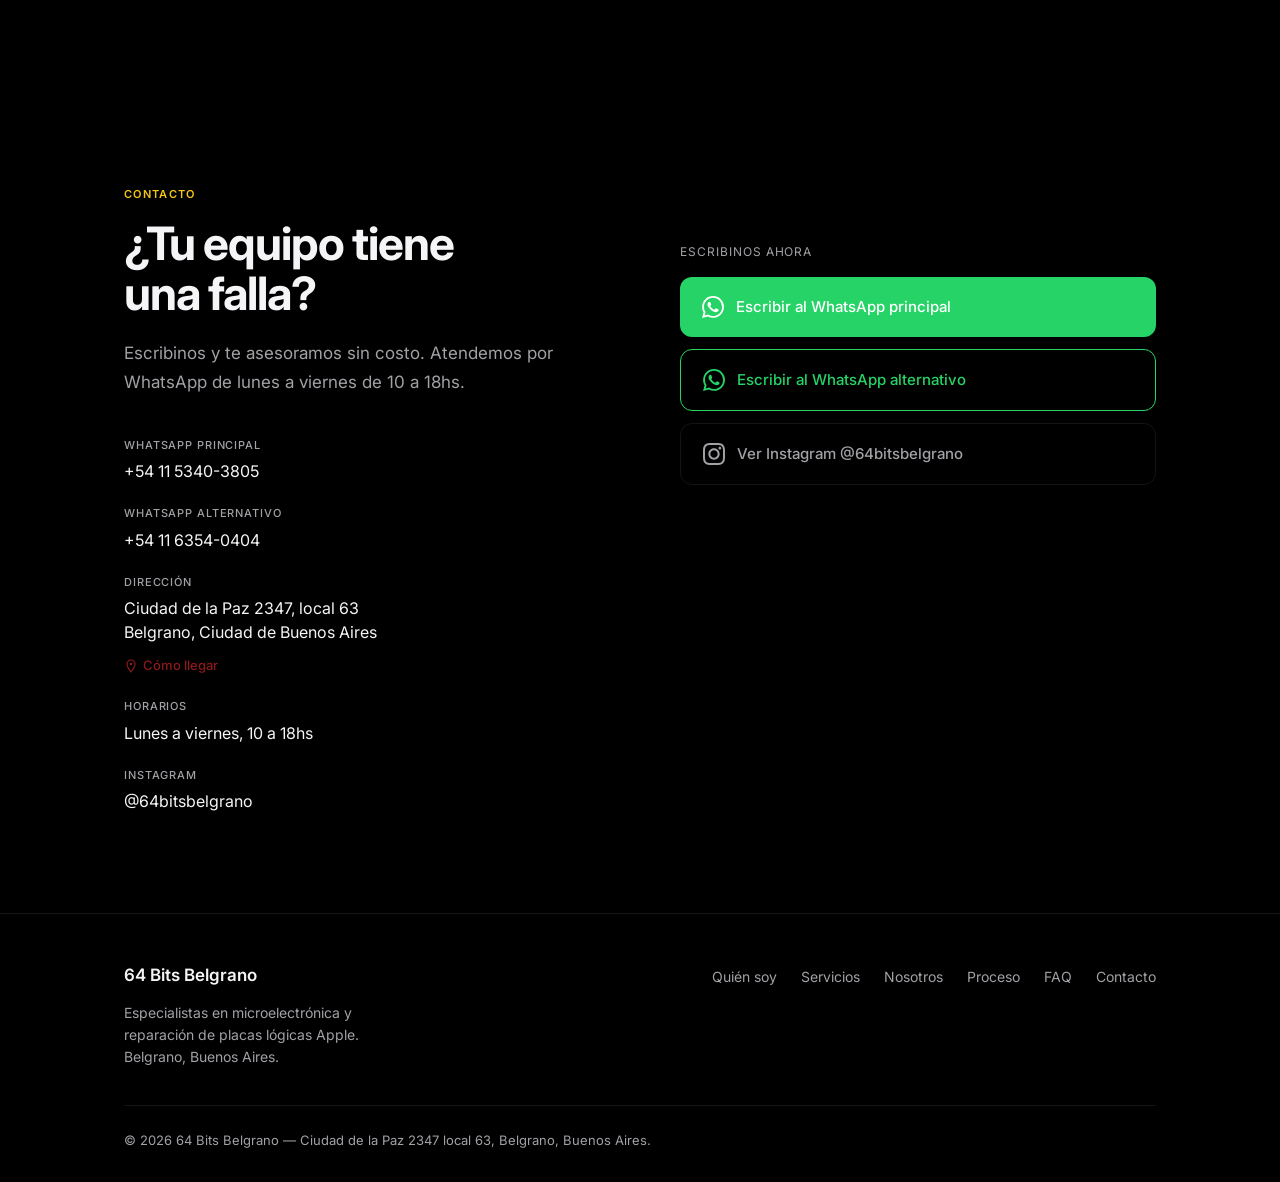
==== commit 6a493a0c: "fix: H2 hero estilo mejorado y párrafo subtítulo sin repetición" ====
--- a/index.html
+++ b/index.html
@@ -184,7 +184,7 @@
             <p class="hero-eyebrow">Microelectrónica de precisión · Belgrano, Buenos Aires</p>
             <h1 class="hero-title" style="font-size: 2.5rem; line-height: 1.2;">
                 Servicio Técnico Apple en Belgrano
-                <span class="accent" style="font-size: 1.8rem; display: block; margin-top: 10px;">Cuando otros se rinden, nosotros trabajamos.</span>
+                <span class="accent" style="font-size: 1.8rem; display: block; margin-top: 10px;">Cuando otros se rinden, lo reparamos.</span>
             </h1>
 
             <h2 class="hero-seo" style="font-size: 1.2rem; color: #ffffff; font-weight: 600; margin-top: 8px;">
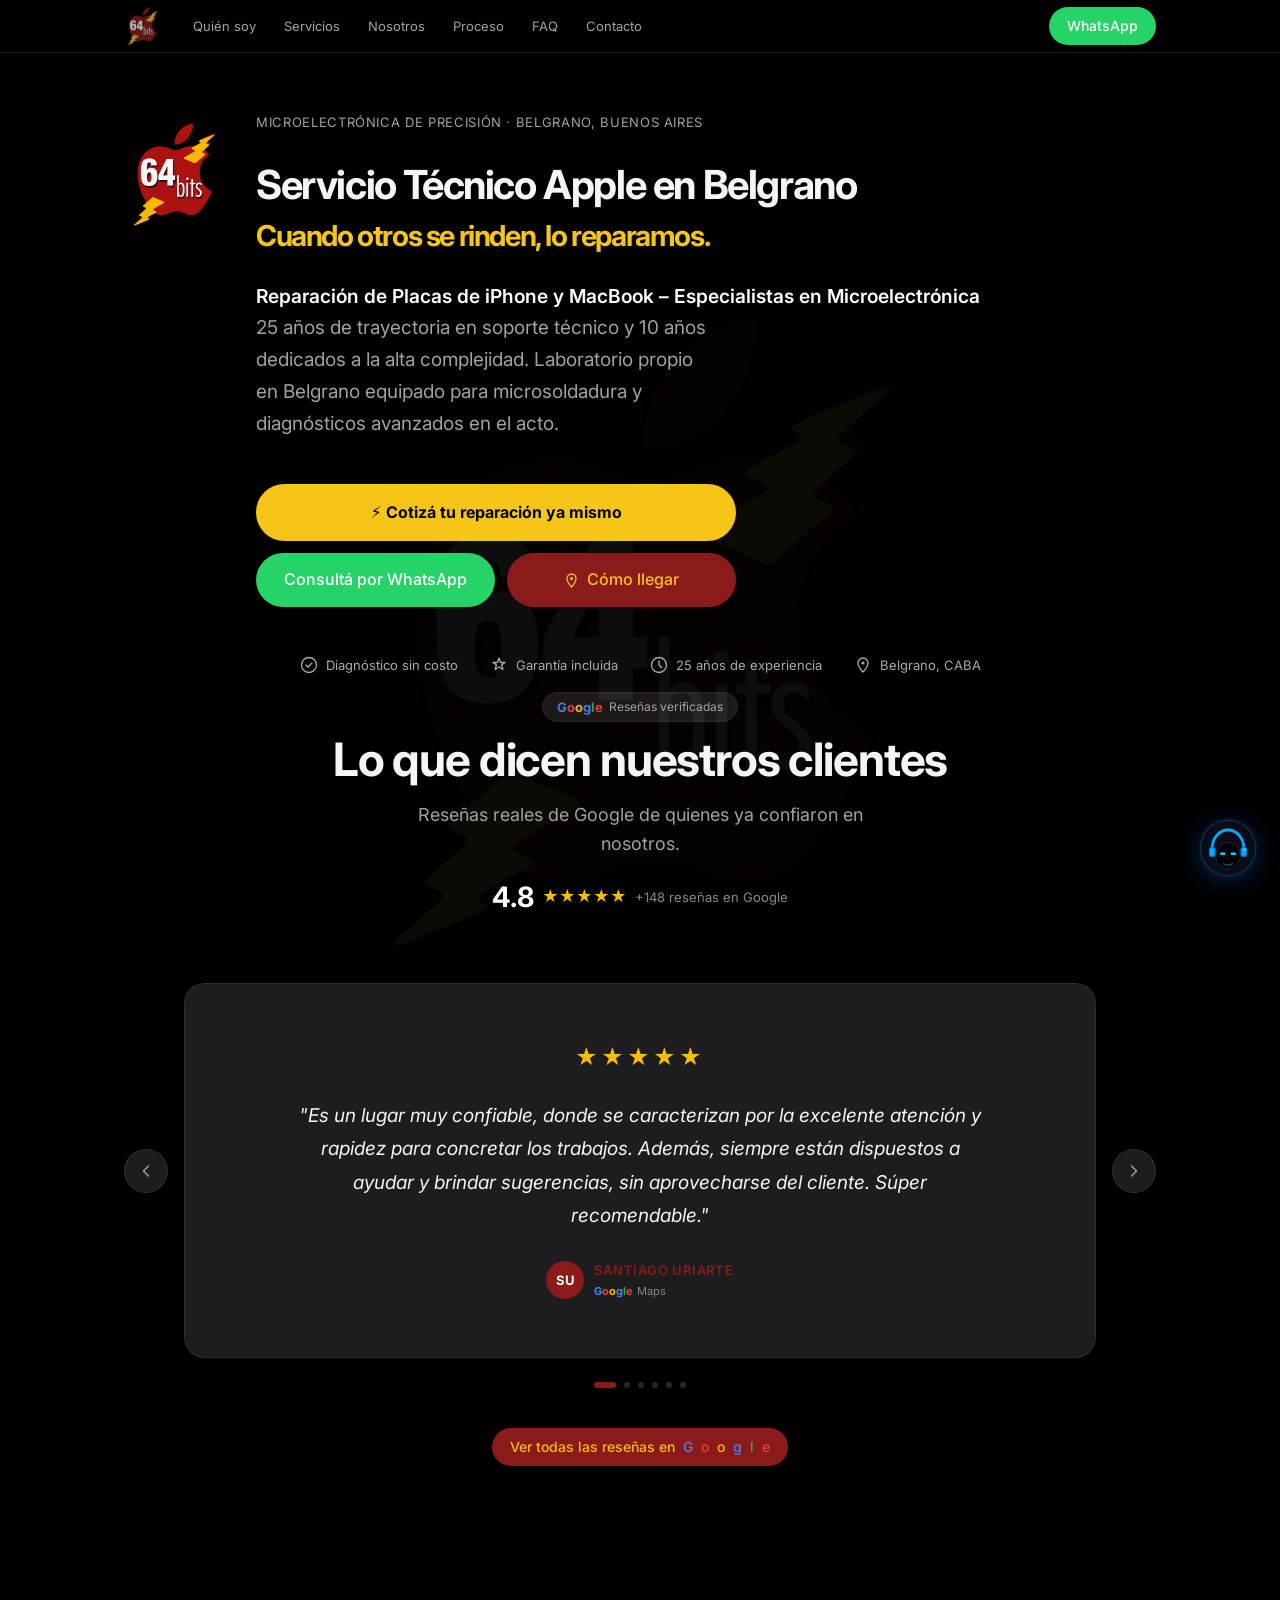
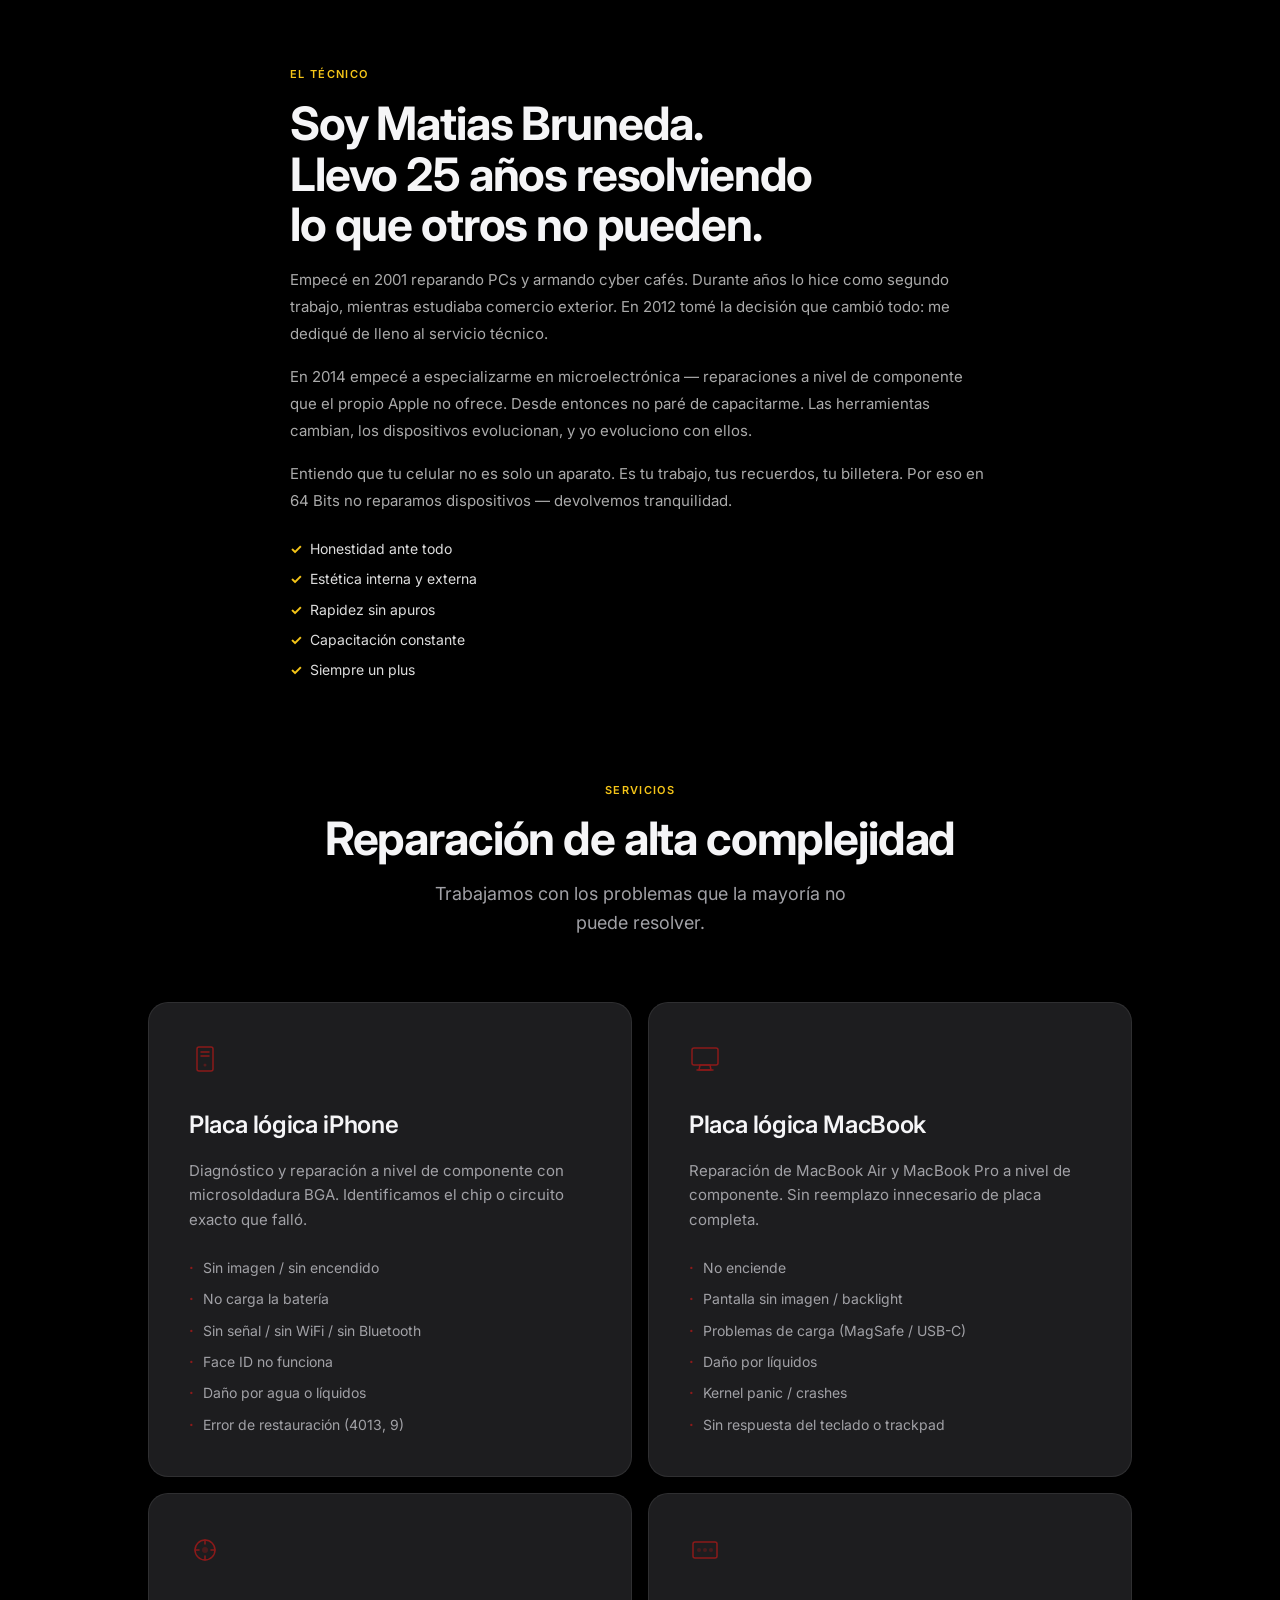
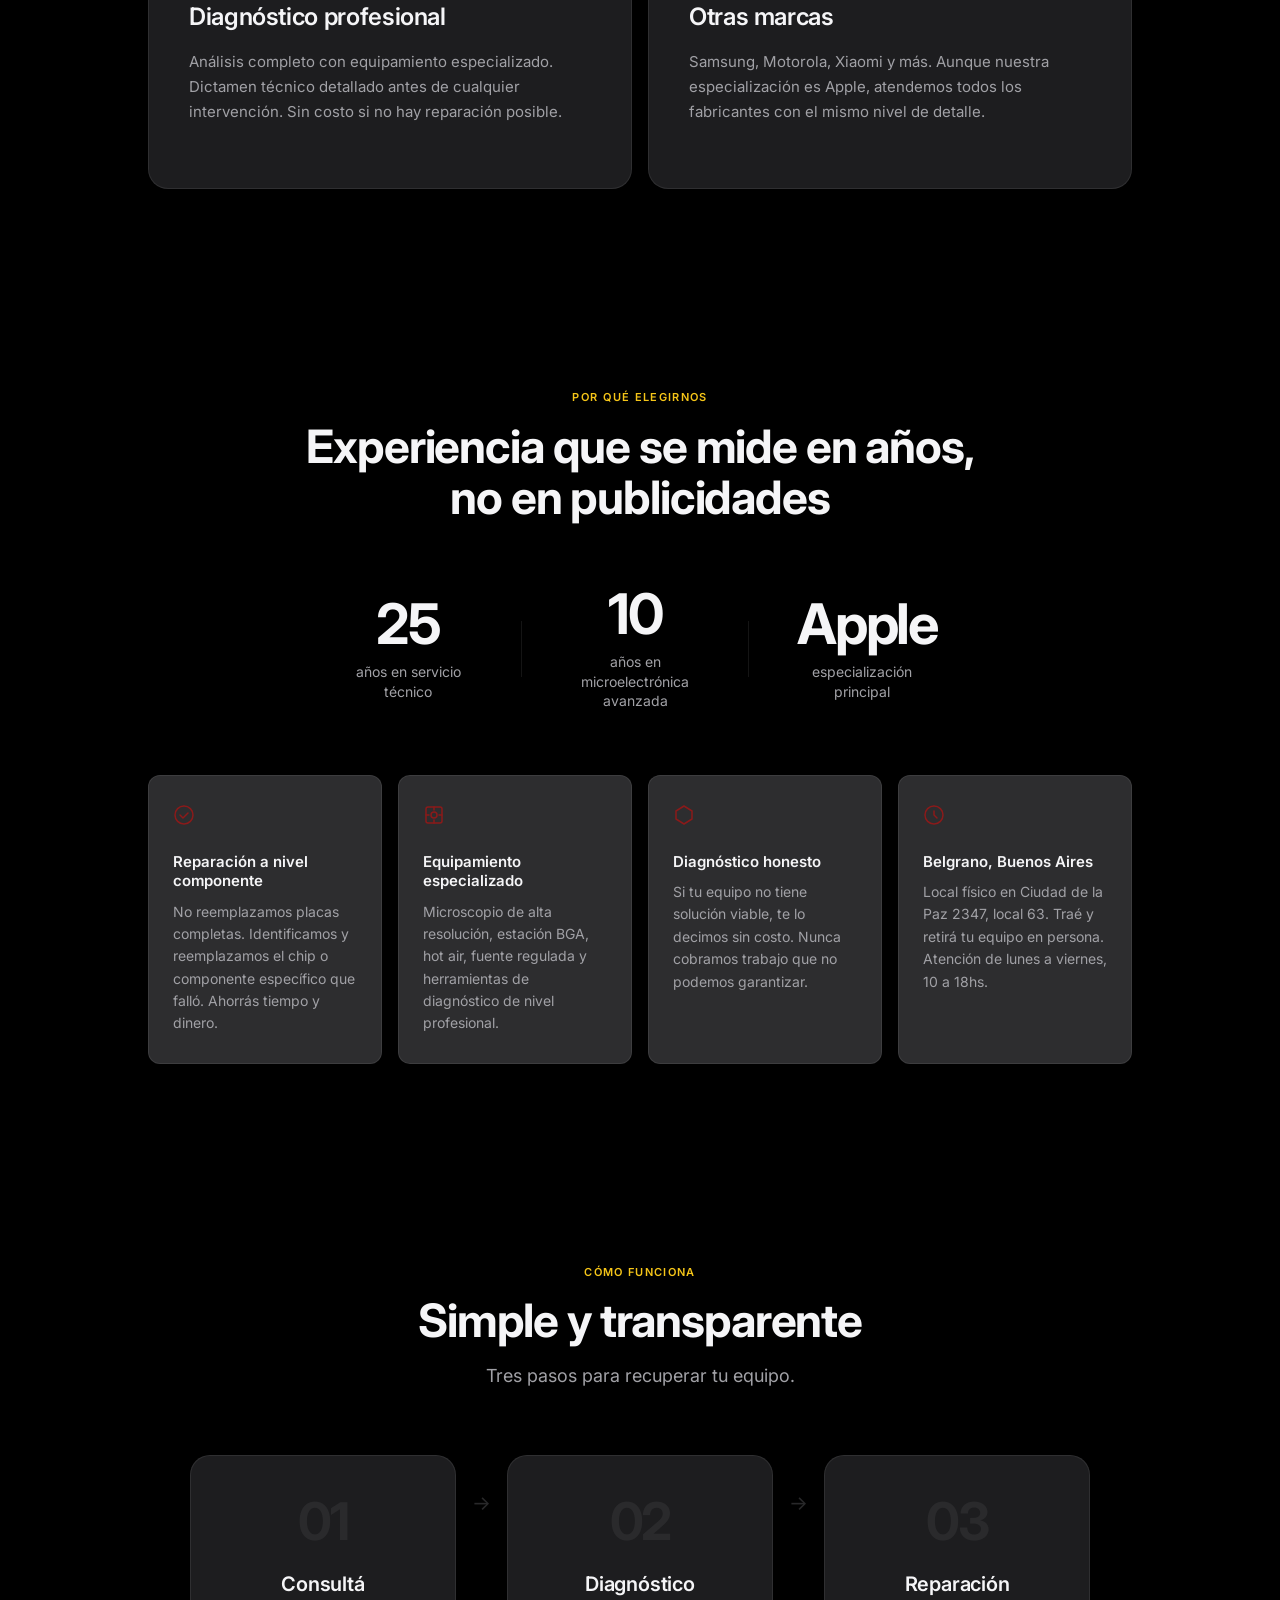
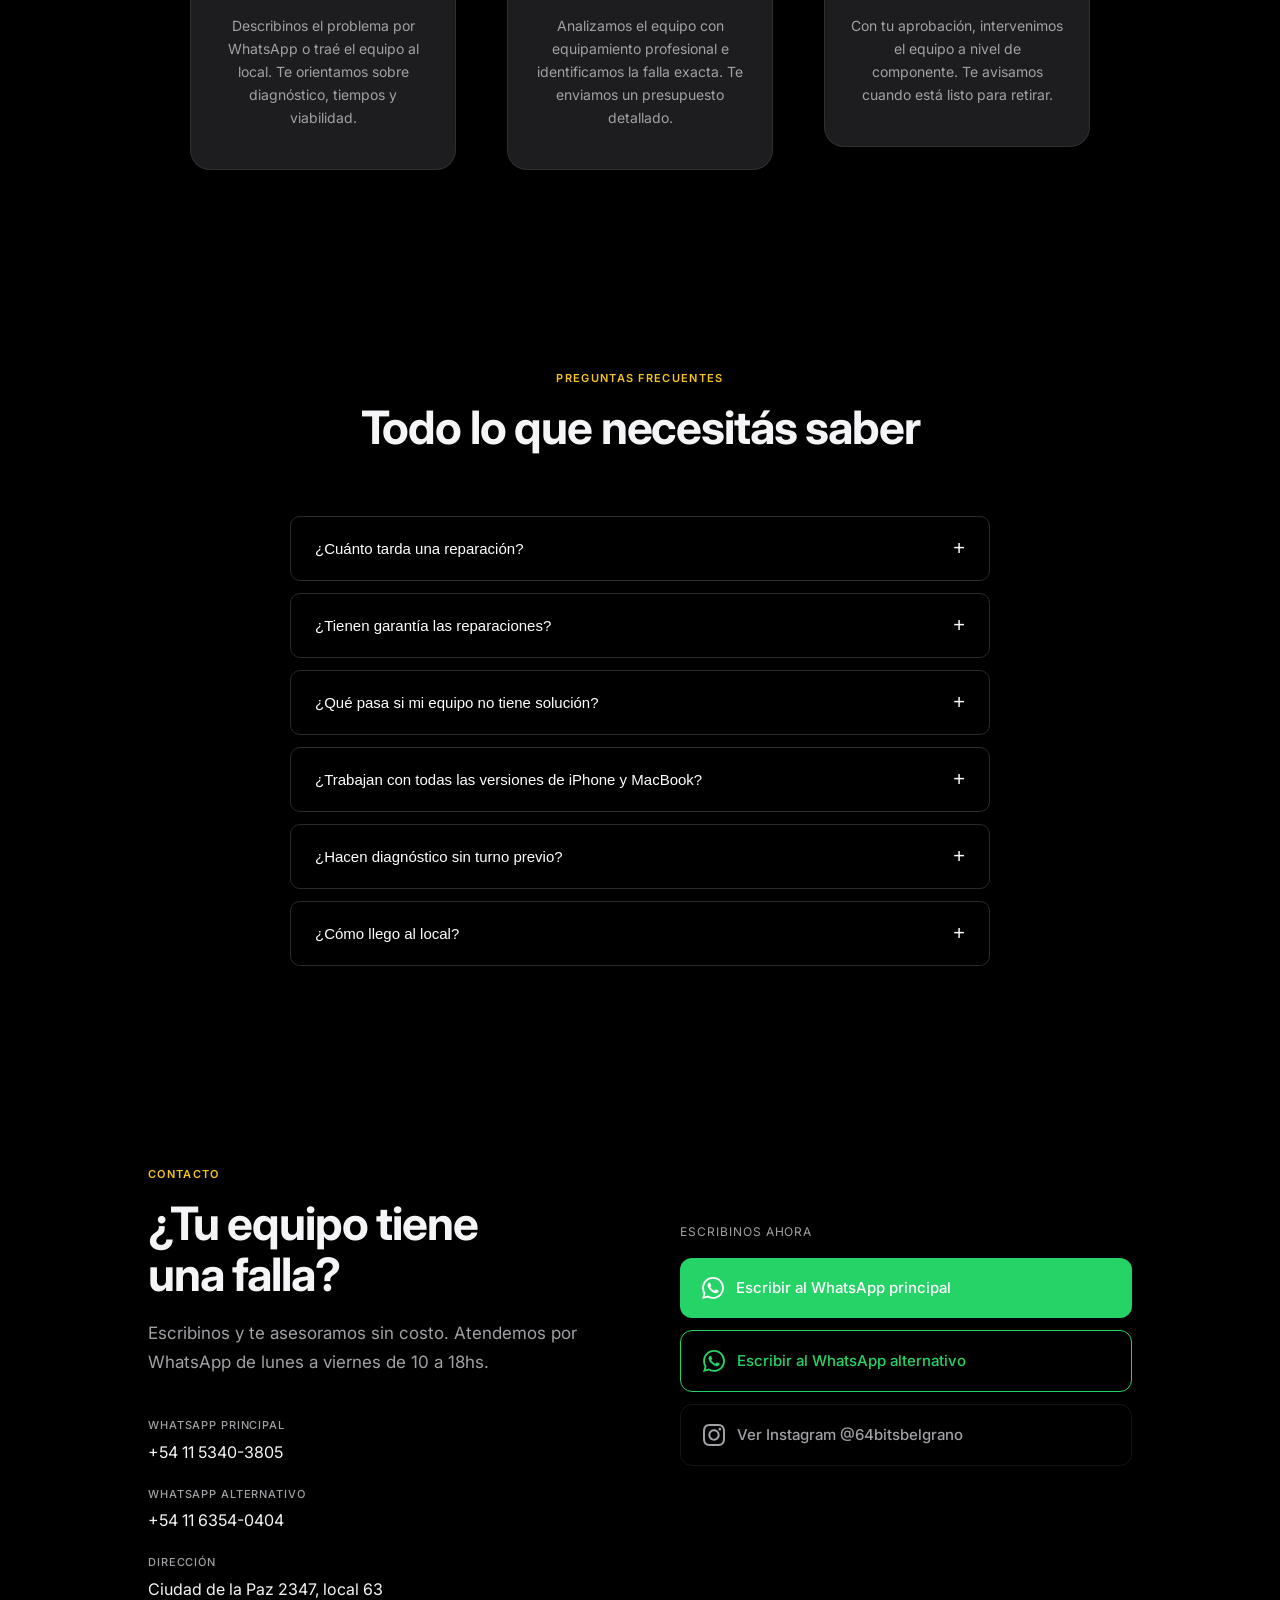
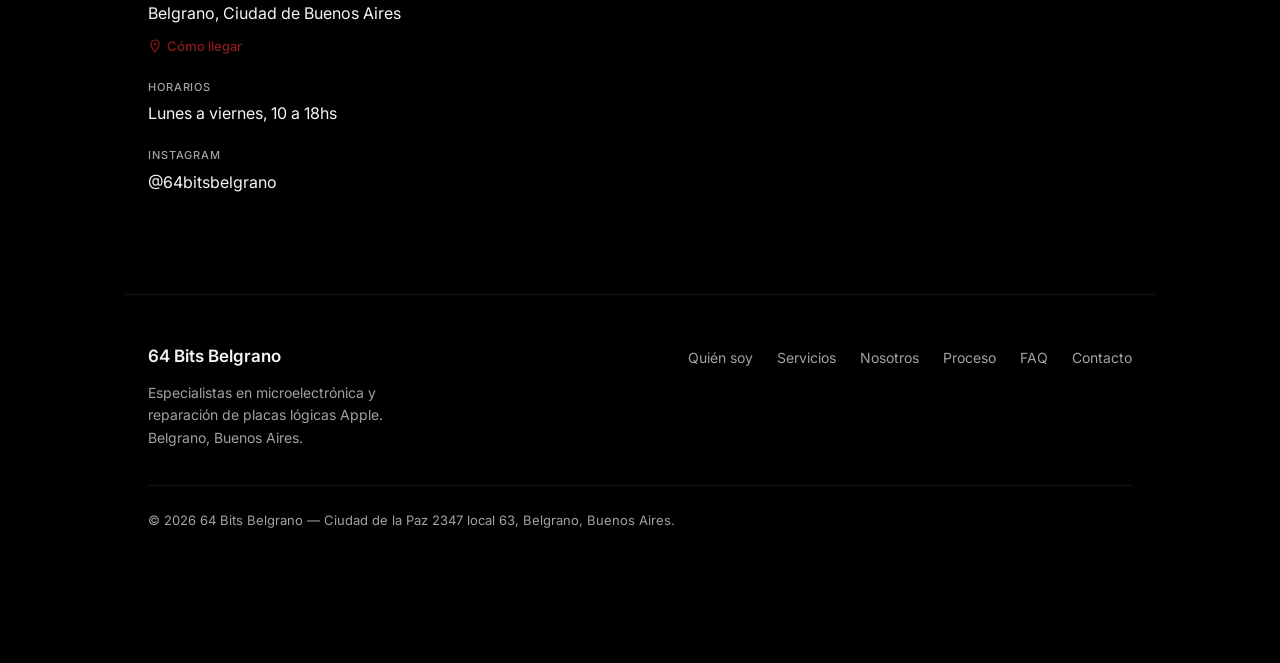
==== commit f0ea24cb: "fix: sacar foto Matias y sección La evolución de quién soy" ====
--- a/index.html
+++ b/index.html
@@ -364,10 +364,8 @@
     <!-- QUIEN SOY -->
     <section class="section" id="quienes-somos">
       <div class="container">
-        <div class="quien-soy-grid">
-          <div class="quien-soy-foto">
-            <img src="matias-brueda.JPG" alt="Matias Bruneda - 64 Bits Belgrano" class="foto-matias" loading="lazy">
-          </div>
+        <div class="quien-soy-grid" style="grid-template-columns: 1fr; max-width: 700px; margin: 0 auto;">
+          
           <div class="quien-soy-content">
             <p class="section-eyebrow">El técnico</p>
             <h2 class="section-title">Soy Matias Bruneda.<br>Llevo 25 años resolviendo<br>lo que otros no pueden.</h2>
@@ -383,23 +381,6 @@
             </div>
           </div>
         </div>
-
-        <div class="antes-despues">
-          <p class="section-eyebrow" style="text-align:center; margin-bottom:1.5rem;">La evolución</p>
-          <div class="antes-despues-grid">
-            <div class="ad-item">
-              <img src="local-2013.png" alt="64 Bits Belgrano 2013" loading="eager" class="no-fade" style="opacity:1 !important">
-              <div class="ad-label">2013 — Los inicios</div>
-            </div>
-            <div class="ad-arrow">→</div>
-            <div class="ad-item">
-              <img src="local-2026.jpeg" alt="64 Bits Belgrano 2026" loading="eager" class="no-fade" style="opacity:1 !important">
-              <div class="ad-label">2026 — Hoy</div>
-            </div>
-          </div>
-        </div>
-      </div>
-    </section>
 
     <!-- SERVICES -->
     <section class="section" id="servicios">
--- a/css/styles.css
+++ b/css/styles.css
@@ -155,8 +155,8 @@
     white-space: nowrap;
 }
 
-.btn-primary { background: var(--accent); color: var(--yellow); }
-.btn-primary:hover { background: var(--yellow); color: var(--accent); }
+.btn-primary { background: #25D366; color: #fff; }
+.btn-primary:hover { background: #1ebe5d; color: #fff; }
 
 .btn-yellow { background: var(--yellow); color: #000; font-weight: 700; border: 2px solid var(--yellow); width: 100%; justify-content: center; }
 .btn-yellow:hover { background: transparent; color: var(--yellow); }
